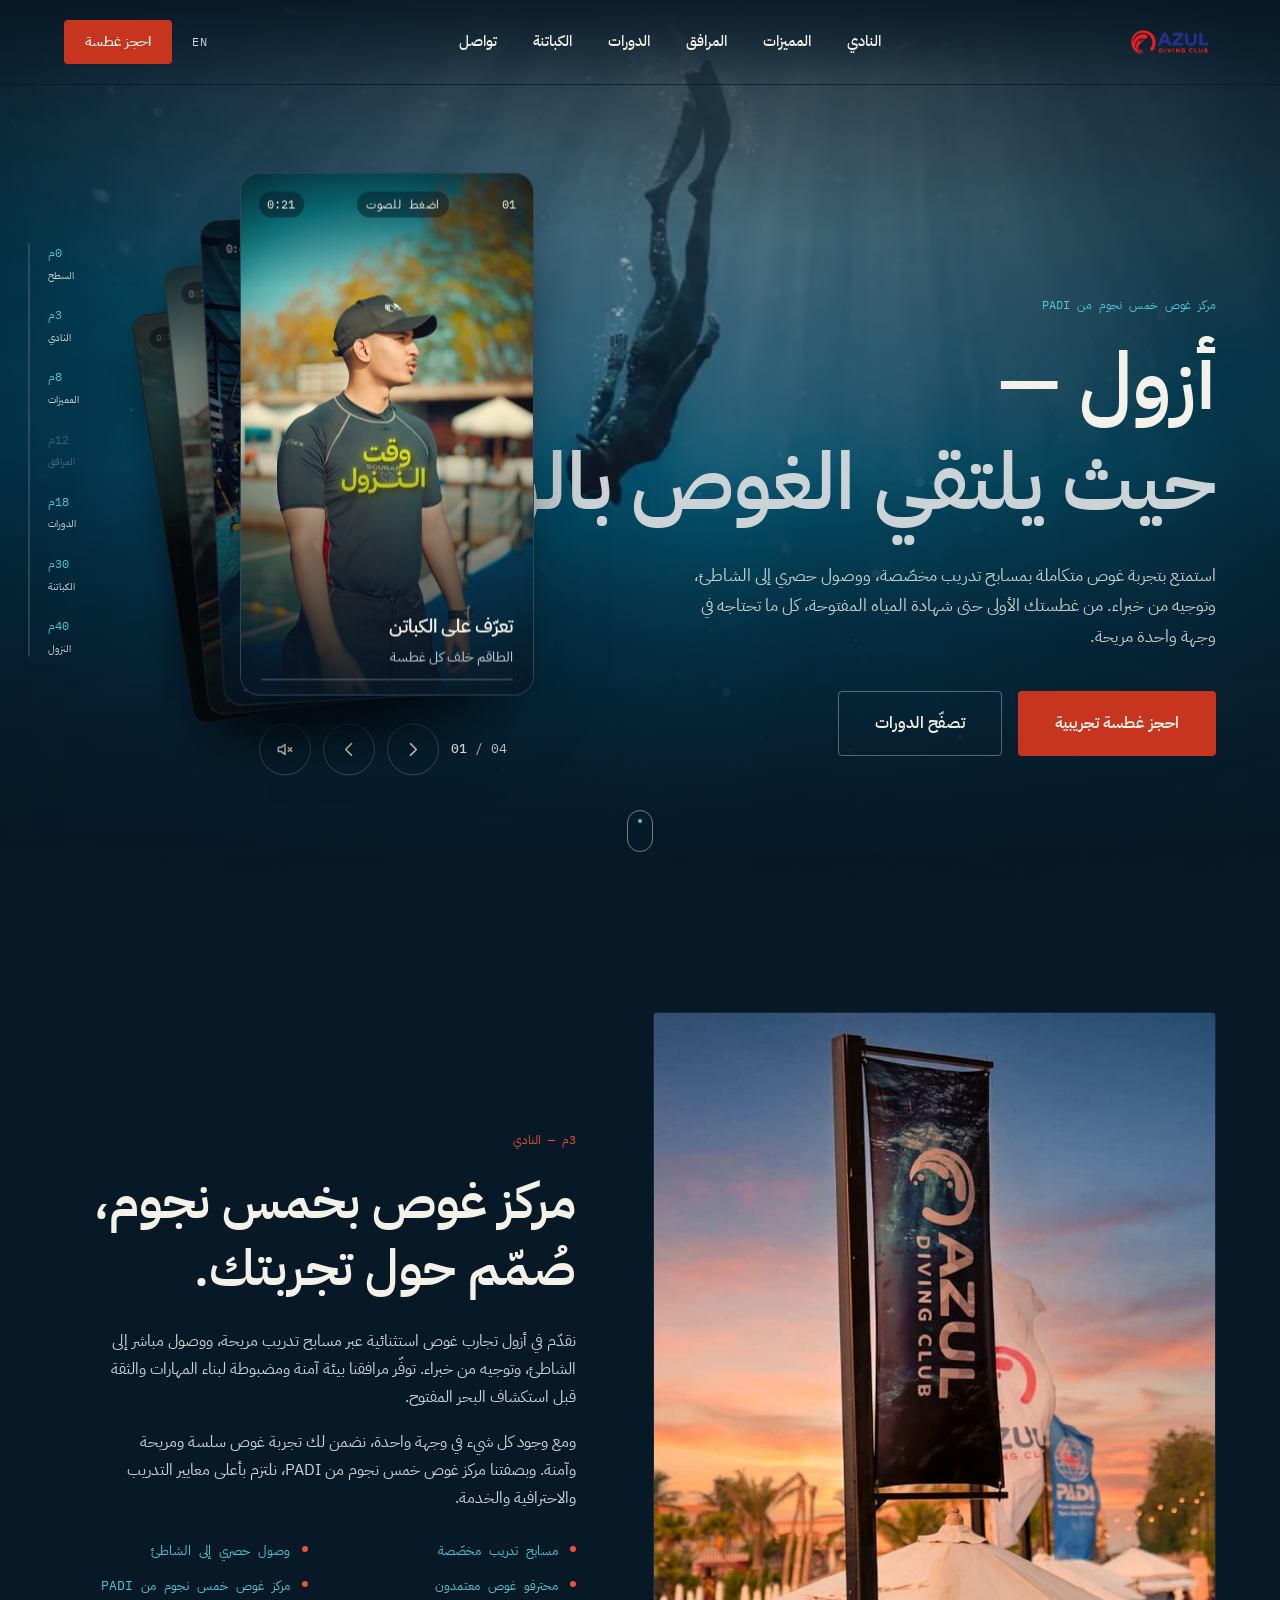
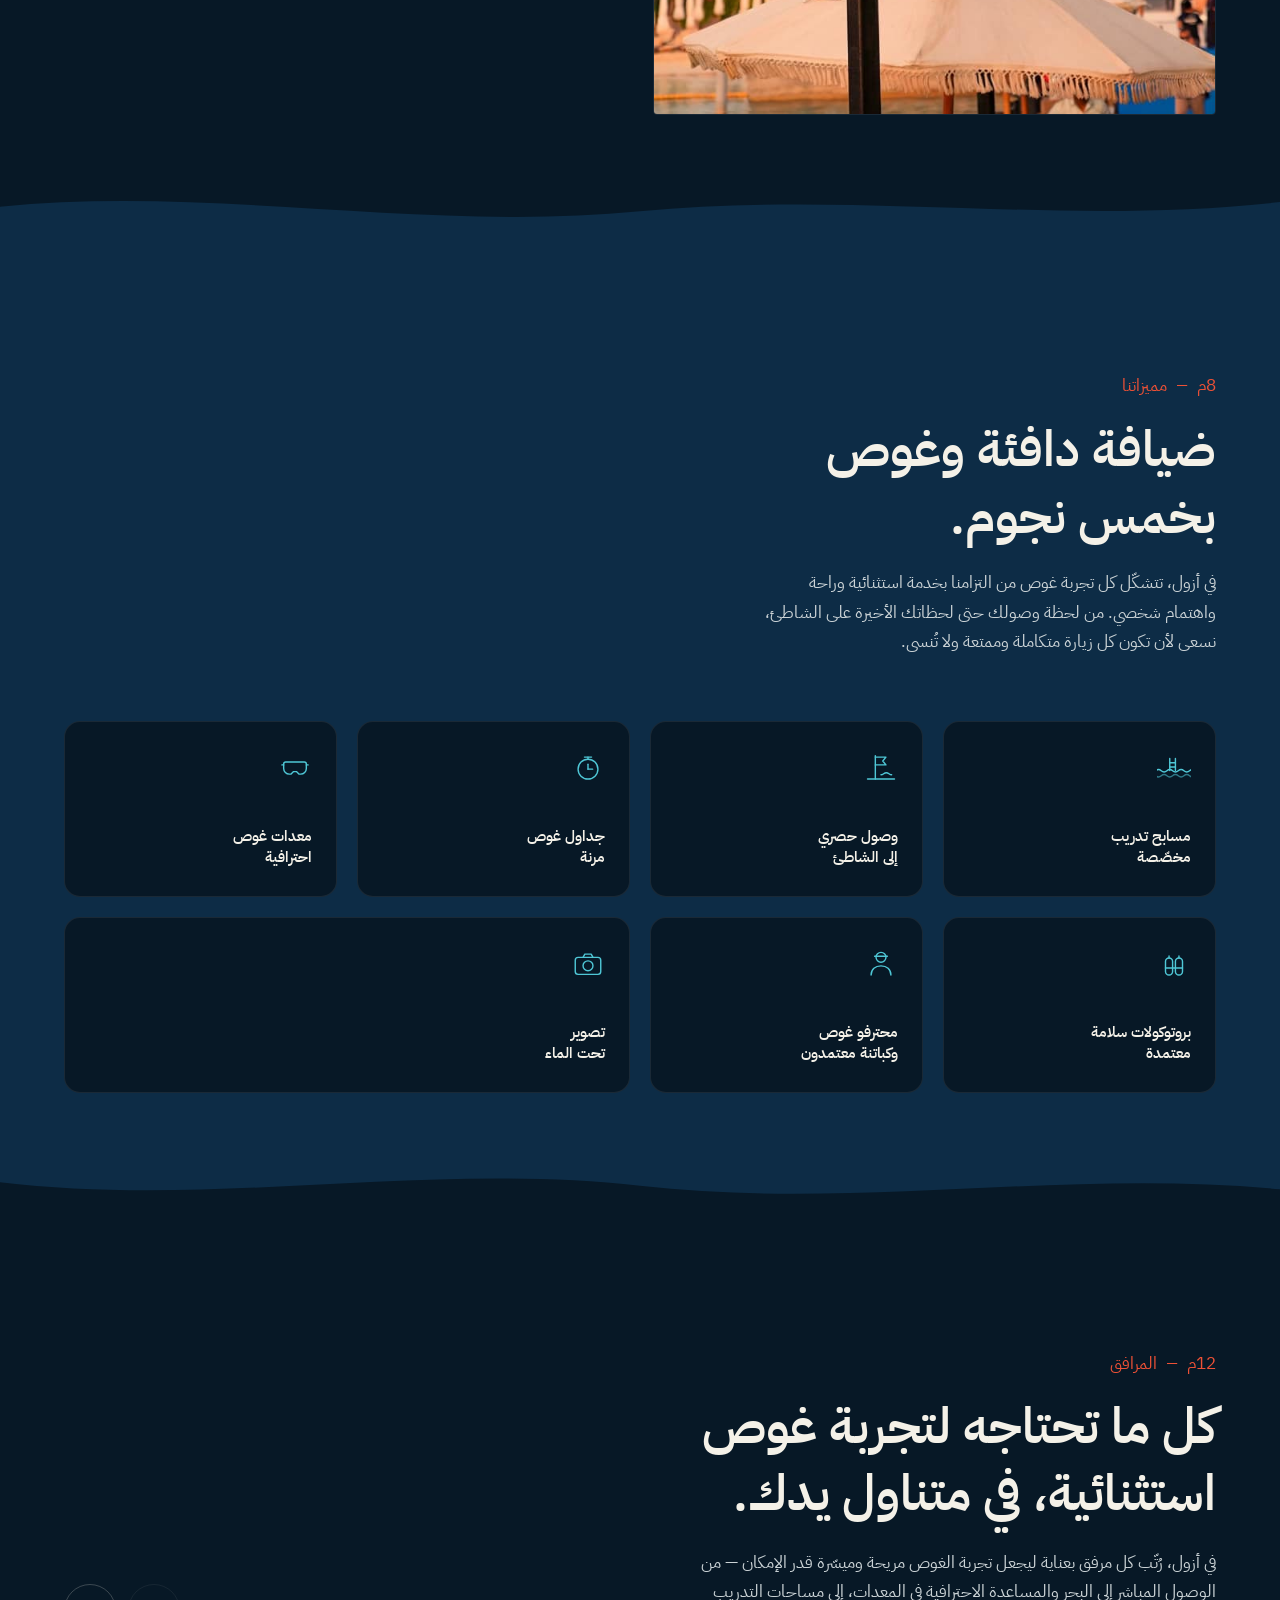
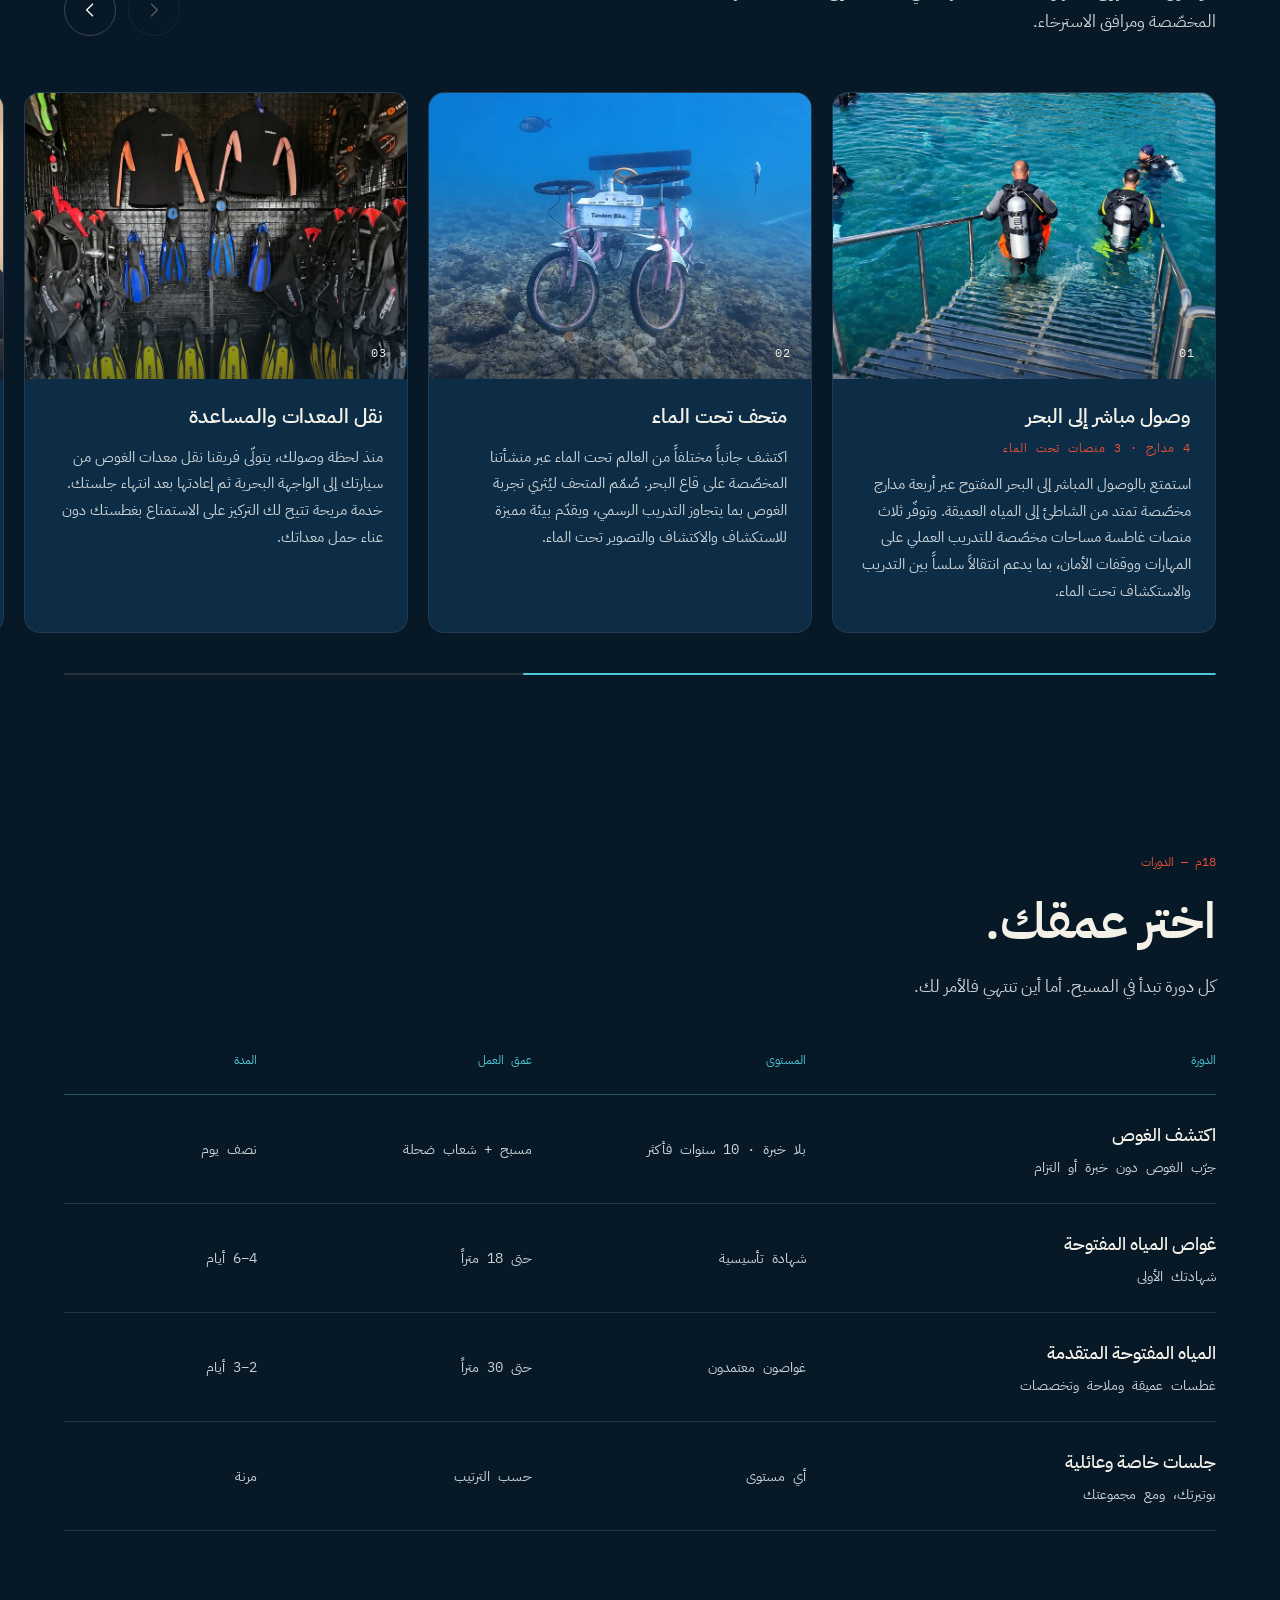
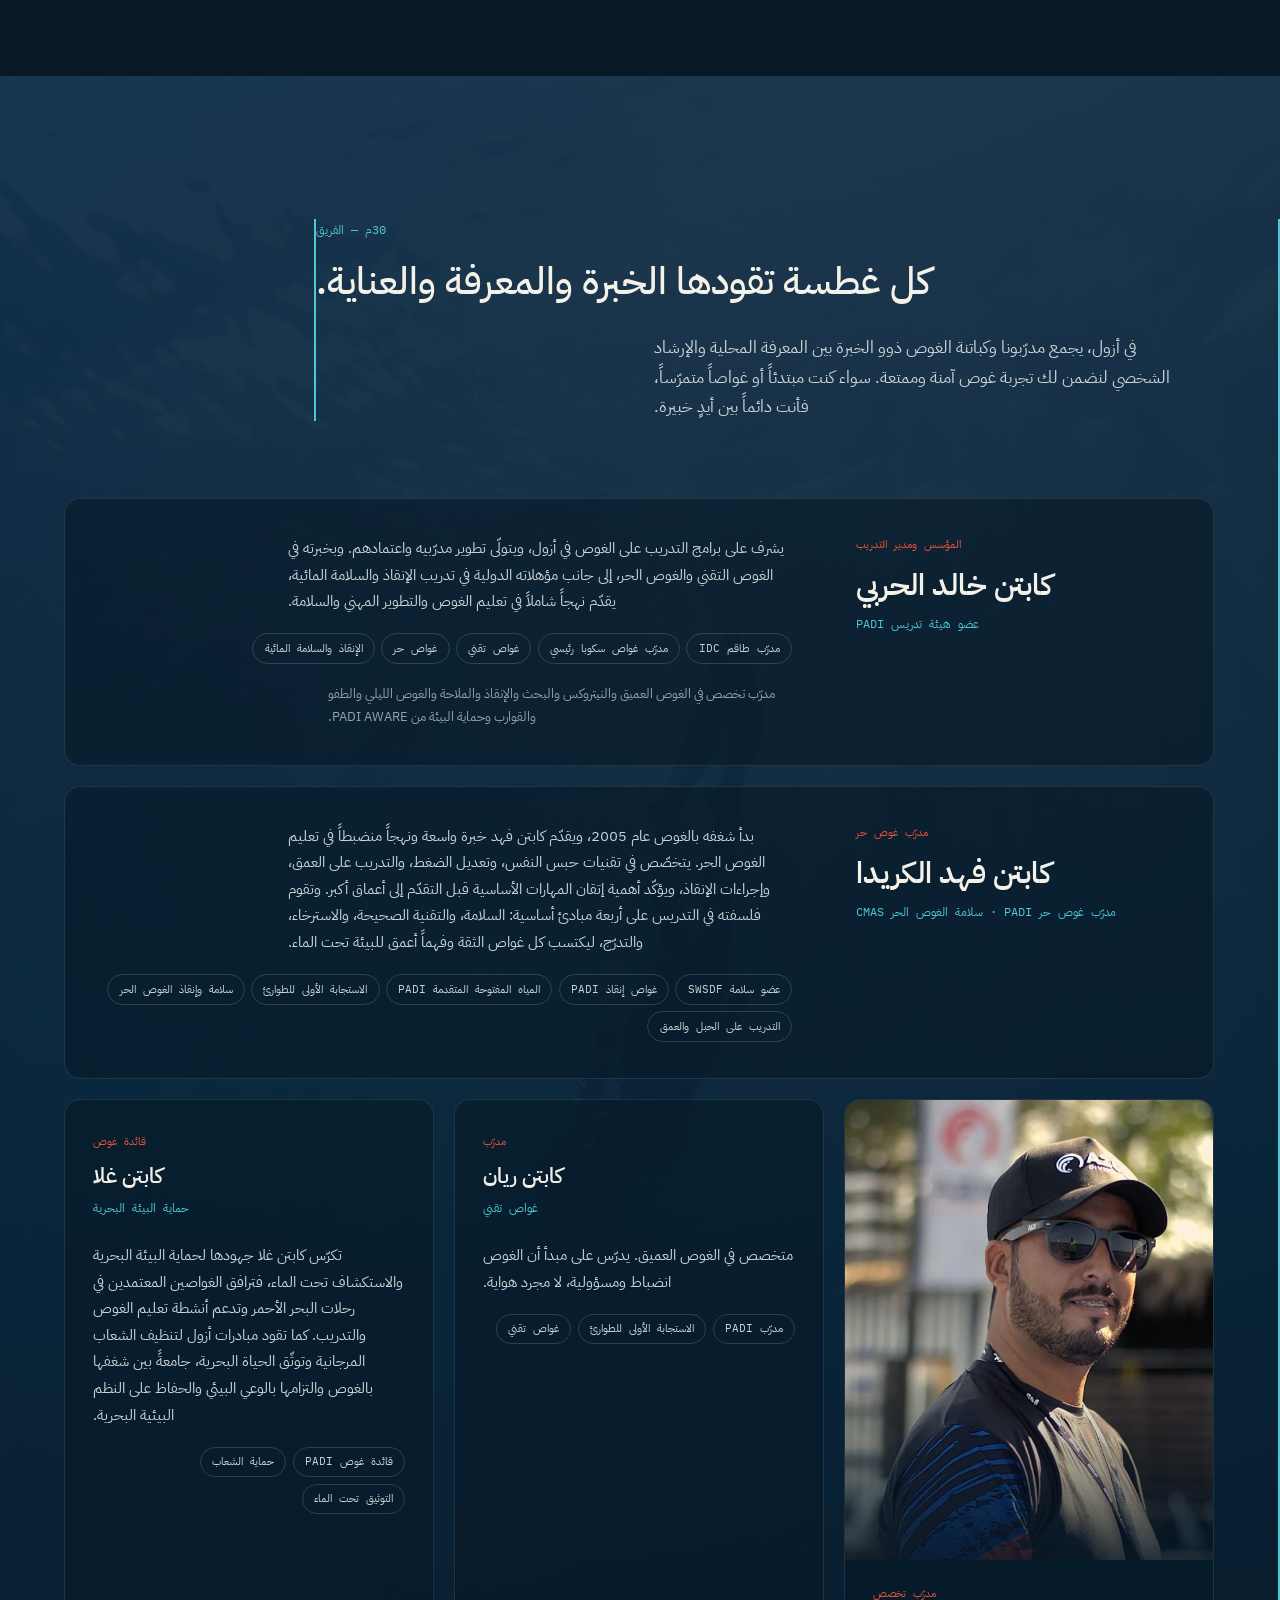
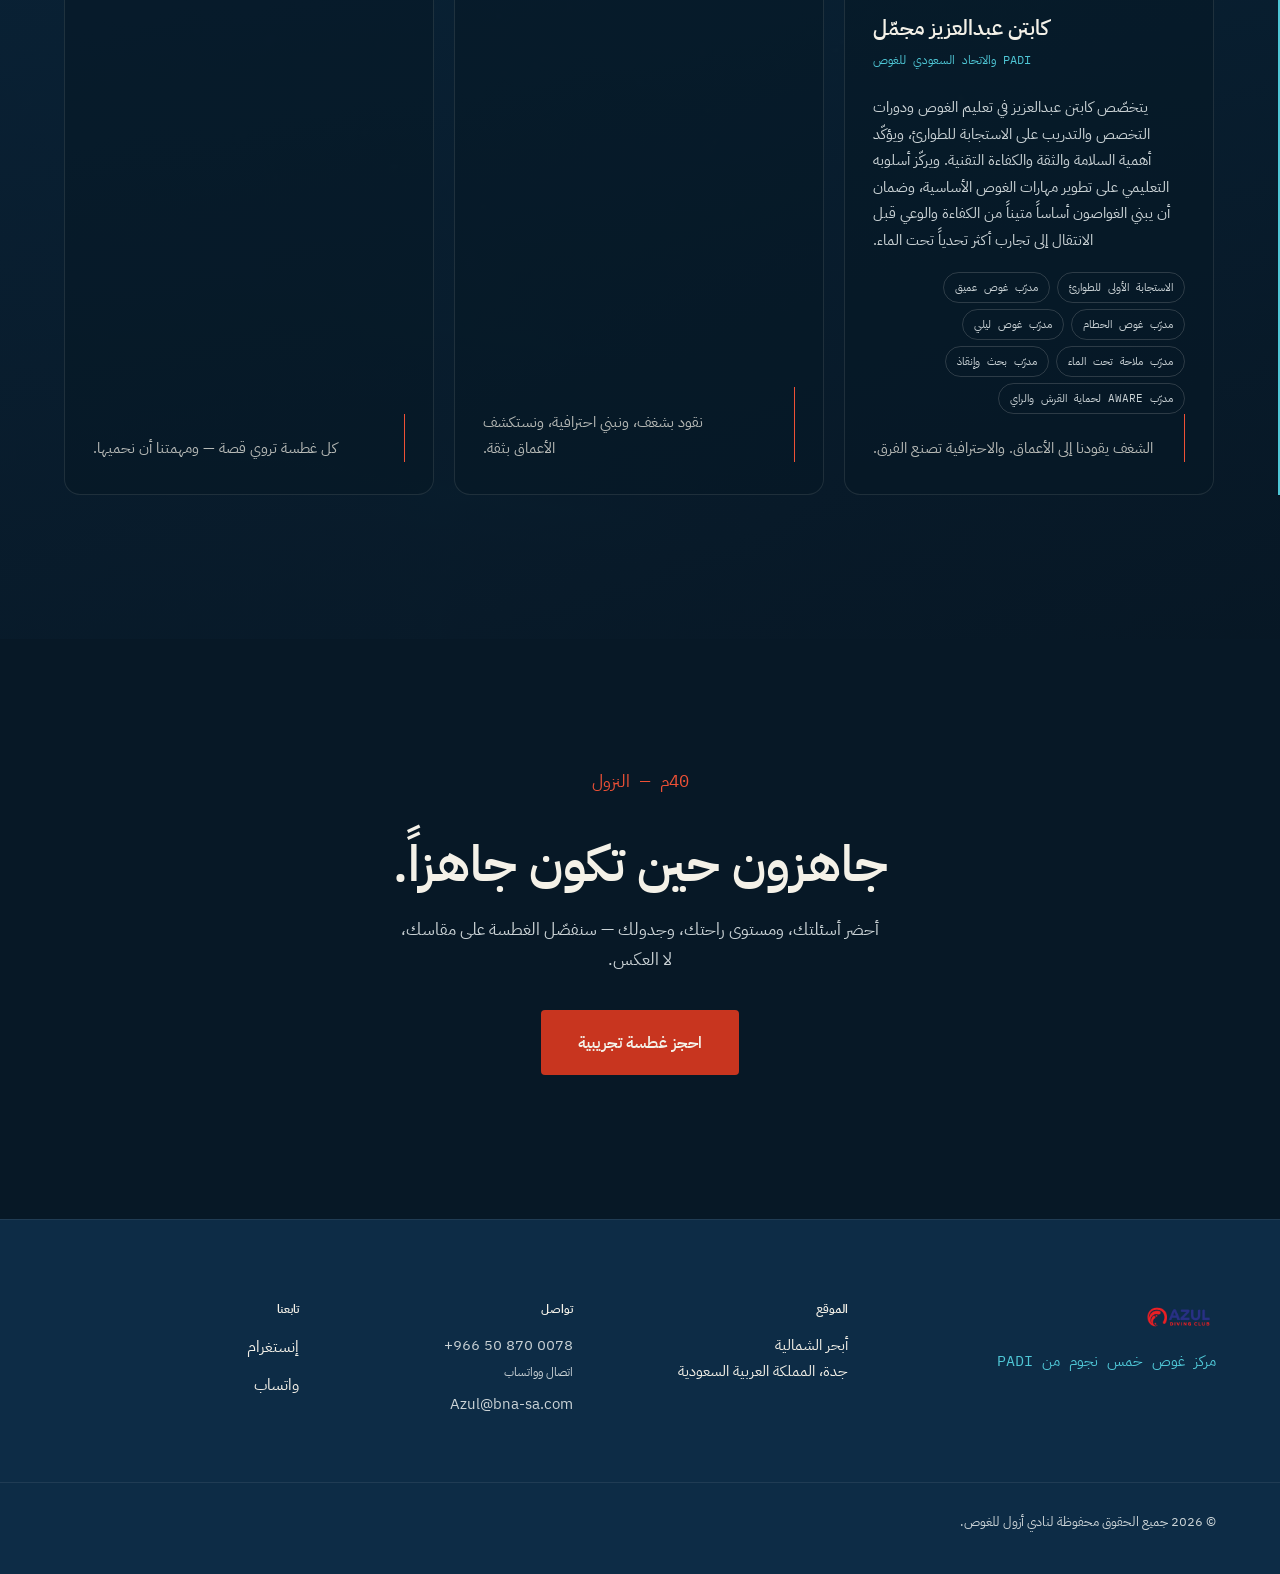
==== ar/index.html @ ebbe29a9 "Shorten the captains intro Co-Authored-By: Claude Opus 5.5 <noreply@anthropic.com>" ====
<!DOCTYPE html>
<html lang="ar" dir="rtl">
<head>
<meta charset="UTF-8">
<meta name="viewport" content="width=device-width, initial-scale=1.0">
<title>نادي أزول للغوص — مركز غوص خمس نجوم من PADI</title>
<meta name="description" content="نادي أزول للغوص — حيث يلتقي الغوص بالراحة. مركز غوص خمس نجوم من PADI في أبحر الشمالية بجدة، بمسابح تدريب مخصّصة ووصول حصري إلى الشاطئ وإرشاد احترافي في كل خطوة.">

<link rel="canonical" href="https://azuldiving.sa/ar/">
<link rel="alternate" hreflang="en" href="https://azuldiving.sa/">
<link rel="alternate" hreflang="ar" href="https://azuldiving.sa/ar/">
<link rel="alternate" hreflang="x-default" href="https://azuldiving.sa/">

<meta property="og:type" content="website">
<meta property="og:site_name" content="نادي أزول للغوص">
<meta property="og:locale" content="ar_SA">
<meta property="og:locale:alternate" content="en">
<meta property="og:url" content="https://azuldiving.sa/ar/">
<meta property="og:title" content="نادي أزول للغوص — مركز غوص خمس نجوم من PADI">
<meta property="og:description" content="حيث يلتقي الغوص بالراحة. مسابح تدريب مخصّصة، ووصول حصري إلى الشاطئ، وإرشاد احترافي في كل خطوة.">
<meta property="og:image" content="https://azuldiving.sa/assets/hero-social.jpg">
<meta property="og:image:width" content="1200">
<meta property="og:image:height" content="630">
<meta property="og:image:alt" content="غواص حر ينزل في مياه زرقاء تتخللها أشعة الشمس">

<meta name="twitter:card" content="summary_large_image">
<meta name="twitter:title" content="نادي أزول للغوص — مركز غوص خمس نجوم من PADI">
<meta name="twitter:description" content="حيث يلتقي الغوص بالراحة. مسابح تدريب مخصّصة، ووصول حصري إلى الشاطئ، وإرشاد احترافي في كل خطوة.">
<meta name="twitter:image" content="https://azuldiving.sa/assets/hero-social.jpg">
<meta name="twitter:image:alt" content="غواص حر ينزل في مياه زرقاء تتخللها أشعة الشمس">

<meta name="theme-color" content="#071826">

<link rel="icon" type="image/png" href="/assets/favicon-src.png">
<link rel="apple-touch-icon" href="/assets/favicon-src.png">

<link rel="preconnect" href="https://fonts.googleapis.com">
<link rel="preconnect" href="https://fonts.gstatic.com" crossorigin>
<!-- IBM Plex Sans Arabic carries the whole Arabic page: it is the Arabic
     companion to the IBM Plex Mono already in the type system, so the two
     languages stay one family rather than two unrelated voices. -->
<link href="https://fonts.googleapis.com/css2?family=IBM+Plex+Sans+Arabic:wght@400;500;600;700&family=IBM+Plex+Mono:wght@400;500&display=swap" rel="stylesheet">

<link rel="stylesheet" href="/css/style.css">

<script>document.documentElement.classList.add('js');</script>
</head>
<body>

<a class="skip-link" href="#main">تخطَّ إلى المحتوى</a>

<!-- مؤشر العمق: يعكس نزول الزائر في الصفحة كما ينزل الغواص -->
<aside class="depth-rail" aria-hidden="true">
  <div class="depth-rail__track">
    <div class="depth-rail__fill"></div>
  </div>
  <ol class="depth-rail__marks">
    <li data-depth="0" class="is-active"><span class="depth-rail__num">0م</span><span class="depth-rail__label">السطح</span></li>
    <li data-depth="1"><span class="depth-rail__num">3م</span><span class="depth-rail__label">النادي</span></li>
    <li data-depth="2"><span class="depth-rail__num">8م</span><span class="depth-rail__label">المميزات</span></li>
    <li data-depth="3"><span class="depth-rail__num">12م</span><span class="depth-rail__label">المرافق</span></li>
    <li data-depth="4"><span class="depth-rail__num">18م</span><span class="depth-rail__label">الدورات</span></li>
    <li data-depth="5"><span class="depth-rail__num">30م</span><span class="depth-rail__label">الكباتنة</span></li>
    <li data-depth="6"><span class="depth-rail__num">40م</span><span class="depth-rail__label">النزول</span></li>
  </ol>
</aside>

<header class="site-header" id="top">
  <div class="site-header__inner">
    <a class="brand" href="#top">
      <img src="/assets/logo.png" width="180" height="85" alt="نادي أزول للغوص">
    </a>

    <nav class="main-nav" aria-label="التنقل الرئيسي">
      <a href="#club">النادي</a>
      <a href="#features">المميزات</a>
      <a href="#facilities">المرافق</a>
      <a href="#courses">الدورات</a>
      <a href="#captains">الكباتنة</a>
      <a href="#contact">تواصل</a>
    </nav>

    <div class="site-header__actions">
      <a class="lang-switch" href="/" lang="en" hreflang="en">EN</a>
      <a class="btn btn--coral btn--sm" href="https://wa.me/966508700078" target="_blank" rel="noopener">احجز غطسة</a>
      <button class="nav-toggle" aria-expanded="false" aria-controls="mobile-nav" id="navToggle">
        <span></span><span></span><span></span>
        <span class="sr-only">القائمة</span>
      </button>
    </div>
  </div>

  <div class="mobile-nav" id="mobile-nav" data-state="closed">
    <nav aria-label="قائمة الجوال">
      <a href="#club">النادي</a>
      <a href="#features">المميزات</a>
      <a href="#facilities">المرافق</a>
      <a href="#courses">الدورات</a>
      <a href="#captains">الكباتنة</a>
      <a href="#contact">تواصل</a>
      <a href="/" lang="en" hreflang="en">English</a>
      <a class="btn btn--coral" href="https://wa.me/966508700078" target="_blank" rel="noopener">احجز غطسة</a>
    </nav>
  </div>
</header>

<main id="main">

  <!-- الواجهة -->
  <section class="hero" id="hero">
    <div class="hero__media">
      <picture>
        <source media="(max-width: 860px)" type="image/webp"
                srcset="/assets/hero-tall-640.webp 640w, /assets/hero-tall-900.webp 900w, /assets/hero-tall-1280.webp 1280w"
                sizes="100vw">
        <source media="(max-width: 860px)" type="image/jpeg"
                srcset="/assets/hero-tall-640.jpg 640w, /assets/hero-tall-900.jpg 900w, /assets/hero-tall-1280.jpg 1280w"
                sizes="100vw">
        <source type="image/webp"
                srcset="/assets/hero-wide-1280.webp 1280w, /assets/hero-wide-1920.webp 1920w, /assets/hero-wide-2880.webp 2880w"
                sizes="100vw">
        <img class="hero__photo" src="/assets/hero-wide-1920.jpg"
             srcset="/assets/hero-wide-1280.jpg 1280w, /assets/hero-wide-1920.jpg 1920w, /assets/hero-wide-2880.jpg 2880w"
             sizes="100vw"
             alt="غواص حر ينزل رأساً في مياه مفتوحة تتخللها أشعة الشمس، تاركاً خيطاً من الفقاعات نحو السطح"
             fetchpriority="high"></picture>
      <canvas class="hero__caustics" id="causticsCanvas" aria-hidden="true"></canvas>
      <div class="hero__scrim"></div>
    </div>

    <div class="hero__content">
      <p class="eyebrow eyebrow--light">مركز غوص خمس نجوم من PADI</p>
      <h1 class="hero__headline">
        أزول —<br>
        <span>حيث يلتقي الغوص بالراحة.</span>
      </h1>
      <p class="hero__sub">
        استمتع بتجربة غوص متكاملة بمسابح تدريب مخصّصة، ووصول حصري إلى الشاطئ، وتوجيه من خبراء.
        من غطستك الأولى حتى شهادة المياه المفتوحة، كل ما تحتاجه في وجهة واحدة مريحة.
      </p>
      <div class="hero__actions">
        <a class="btn btn--coral btn--lg" href="https://wa.me/966508700078" target="_blank" rel="noopener">احجز غطسة تجريبية</a>
        <a class="btn btn--ghost btn--lg" href="#courses">تصفّح الدورات</a>
      </div>
    </div>

    <div class="hero__reels">
      <ol class="reel-deck" id="reelDeck" tabindex="0" aria-roledescription="carousel" aria-label="مقاطع أزول">
        <li class="reel" style="--pos: 0" aria-roledescription="slide" aria-label="1 / 4: تعرّف على الكباتن">
          <video class="reel__video" src="/assets/reel-1.mp4" poster="/assets/reel-1.jpg" muted playsinline preload="none"></video>
          <span class="reel__meta" aria-hidden="true"><span class="reel__num">01</span><span class="reel__hint">اضغط للصوت</span><span class="reel__time">0:21</span></span>
          <span class="reel__caption"><span class="reel__title">تعرّف على الكباتن</span><span class="reel__tag">الطاقم خلف كل غطسة</span></span>
          <span class="reel__bar" aria-hidden="true"><span></span></span>
        </li>
        <li class="reel" style="--pos: 1" aria-roledescription="slide" aria-label="2 / 4: الغوص الحر في أزول">
          <video class="reel__video" src="/assets/reel-2.mp4" poster="/assets/reel-2.jpg" muted playsinline preload="none"></video>
          <span class="reel__meta" aria-hidden="true"><span class="reel__num">02</span><span class="reel__hint">اضغط للصوت</span><span class="reel__time">0:48</span></span>
          <span class="reel__caption"><span class="reel__title">الغوص الحر في أزول</span><span class="reel__tag">نَفَسٌ واحد، وأزرق مفتوح</span></span>
          <span class="reel__bar" aria-hidden="true"><span></span></span>
        </li>
        <li class="reel" style="--pos: 2" aria-roledescription="slide" aria-label="3 / 4: قبل النزول">
          <video class="reel__video" src="/assets/reel-3.mp4" poster="/assets/reel-3.jpg" muted playsinline preload="none"></video>
          <span class="reel__meta" aria-hidden="true"><span class="reel__num">03</span><span class="reel__hint">اضغط للصوت</span><span class="reel__time">0:17</span></span>
          <span class="reel__caption"><span class="reel__title">قبل النزول</span><span class="reel__tag">فحص السلامة مع الكابتن</span></span>
          <span class="reel__bar" aria-hidden="true"><span></span></span>
        </li>
        <li class="reel" style="--pos: 3" aria-roledescription="slide" aria-label="4 / 4: يوم في الماء">
          <video class="reel__video" src="/assets/reel-4.mp4" poster="/assets/reel-4.jpg" muted playsinline preload="none"></video>
          <span class="reel__meta" aria-hidden="true"><span class="reel__num">04</span><span class="reel__hint">اضغط للصوت</span><span class="reel__time">0:12</span></span>
          <span class="reel__caption"><span class="reel__title">يوم في الماء</span><span class="reel__tag">المتحف والشعاب وأول قفزة</span></span>
          <span class="reel__bar" aria-hidden="true"><span></span></span>
        </li>
      </ol>
        <div class="reels__controls">
          <p class="reels__count" aria-hidden="true"><b id="reelCount">01</b> / 04</p>
          <button class="slider-btn" type="button" data-reel-step="-1" aria-controls="reelDeck" aria-label="المقطع السابق"><svg viewBox="0 0 24 24" aria-hidden="true"><path d="M15 5l-7 7 7 7"/></svg></button>
          <button class="slider-btn" type="button" data-reel-step="1" aria-controls="reelDeck" aria-label="المقطع التالي"><svg viewBox="0 0 24 24" aria-hidden="true"><path d="M9 5l7 7-7 7"/></svg></button>
          <button class="slider-btn reels__sound" type="button" data-reel-sound aria-pressed="false" aria-label="الصوت"><svg class="i-on" viewBox="0 0 24 24" aria-hidden="true"><path d="M4 9.5v5h3.5L12 18V6L7.5 9.5H4z"/><path d="M15.5 9.5a3.5 3.5 0 010 5M18 7a7 7 0 010 10"/></svg><svg class="i-off" viewBox="0 0 24 24" aria-hidden="true"><path d="M4 9.5v5h3.5L12 18V6L7.5 9.5H4z"/><path d="M16 10l4 4M20 10l-4 4"/></svg></button>
        </div>
    </div>

    <a class="scroll-cue" href="#club" aria-label="انتقل إلى القسم التالي">
      <span></span>
    </a>

    <div class="wave-divider wave-divider--down" aria-hidden="true">
      <svg viewBox="0 0 1440 120" preserveAspectRatio="none"><path d="M0,64 C240,110 480,10 720,48 C960,86 1200,96 1440,56 L1440,120 L0,120 Z"/></svg>
    </div>
  </section>

  <!-- النادي -->
  <section class="club" id="club">
    <div class="club__grid">
      <figure class="club__figure reveal">
        <img src="/assets/club-sunset.jpg" srcset="/assets/club-sunset-sm.jpg 700w, /assets/club-sunset.jpg 1600w" sizes="(max-width: 800px) 100vw, 45vw" alt="راية نادي أزول للغوص عند الغروب على الشاطئ، إلى جانب علم PADI" loading="lazy">
      </figure>

      <div class="club__copy">
        <p class="eyebrow reveal">3م — النادي</p>
        <h2 class="reveal">مركز غوص بخمس نجوم، صُمّم حول تجربتك.</h2>
        <p class="reveal">
          نقدّم في أزول تجارب غوص استثنائية عبر مسابح تدريب مريحة، ووصول مباشر إلى الشاطئ، وتوجيه
          من خبراء. توفّر مرافقنا بيئة آمنة ومضبوطة لبناء المهارات والثقة قبل استكشاف البحر المفتوح.
        </p>
        <p class="reveal">
          ومع وجود كل شيء في وجهة واحدة، نضمن لك تجربة غوص سلسة ومريحة وآمنة. وبصفتنا مركز غوص
          خمس نجوم من PADI، نلتزم بأعلى معايير التدريب والاحترافية والخدمة.
        </p>
        <ul class="club__facts reveal">
          <li>مسابح تدريب مخصّصة</li>
          <li>وصول حصري إلى الشاطئ</li>
          <li>محترفو غوص معتمدون</li>
          <li>مركز غوص خمس نجوم من PADI</li>
        </ul>
      </div>
    </div>

    <div class="wave-divider wave-divider--down alt" aria-hidden="true">
      <svg viewBox="0 0 1440 120" preserveAspectRatio="none"><path d="M0,56 C240,20 480,100 720,64 C960,28 1200,90 1440,48 L1440,120 L0,120 Z"/></svg>
    </div>
  </section>

  <!-- المميزات -->
  <section class="benefits" id="features">
   <div class="benefits__inner">
    <div class="benefits__head">
      <p class="eyebrow reveal">8م — مميزاتنا</p>
      <h2 class="reveal">ضيافة دافئة وغوص بخمس نجوم.</h2>
      <p class="reveal">في أزول، تتشكّل كل تجربة غوص من التزامنا بخدمة استثنائية وراحة واهتمام شخصي. من لحظة وصولك حتى لحظاتك الأخيرة على الشاطئ، نسعى لأن تكون كل زيارة متكاملة وممتعة ولا تُنسى.</p>
    </div>

    <div class="benefits__grid">
      <article class="benefit reveal">
        <svg class="benefit__icon" data-icon="pool" viewBox="0 0 48 48" aria-hidden="true">
          <path class="i-rail" pathLength="1" d="M18 12v17M26 12v17"/>
          <path class="i-rung" pathLength="1" d="M18 18h8M18 24h8"/>
          <g class="i-drift">
            <path class="i-wave" pathLength="1" d="M-22 31c4 0 4-3.4 8-3.4s4 3.4 8 3.4 4-3.4 8-3.4 4 3.4 8 3.4 4-3.4 8-3.4 4 3.4 8 3.4 4-3.4 8-3.4 4 3.4 8 3.4 4-3.4 8-3.4 4 3.4 8 3.4 4-3.4 8-3.4 4 3.4 8 3.4"/>
            <path class="i-wave i-wave--b" pathLength="1" d="M-22 38c4 0 4-3.4 8-3.4s4 3.4 8 3.4 4-3.4 8-3.4 4 3.4 8 3.4 4-3.4 8-3.4 4 3.4 8 3.4 4-3.4 8-3.4 4 3.4 8 3.4 4-3.4 8-3.4 4 3.4 8 3.4 4-3.4 8-3.4 4 3.4 8 3.4"/>
          </g>
        </svg>
        <h3>مسابح تدريب<br>مخصّصة</h3>
      </article>
      <article class="benefit reveal">
        <svg class="benefit__icon" data-icon="beach" viewBox="0 0 48 48" aria-hidden="true">
          <path class="i-pole" pathLength="1" d="M16 41V8"/>
          <path class="i-flag" pathLength="1" d="M16 10h15l-4.5 5.5L31 21H16"/>
          <path class="i-shore" pathLength="1" d="M5 41h38"/>
          <path class="i-lap" pathLength="1" d="M24 35c3.5 0 4-3 7.5-3s4 3 7.5 3"/>
        </svg>
        <h3>وصول حصري<br>إلى الشاطئ</h3>
      </article>
      <article class="benefit reveal">
        <svg class="benefit__icon" data-icon="schedule" viewBox="0 0 48 48" aria-hidden="true">
          <circle class="i-dial" pathLength="1" cx="24" cy="27" r="14"/>
          <path class="i-crown" pathLength="1" d="M19 10h10"/>
          <path class="i-stem" pathLength="1" d="M24 10v3"/>
          <path class="i-hand i-hand--h" pathLength="1" d="M24 27v-7"/>
          <path class="i-hand i-hand--m" pathLength="1" d="M24 27h6.5"/>
        </svg>
        <h3>جداول غوص<br>مرنة</h3>
      </article>
      <article class="benefit reveal">
        <svg class="benefit__icon" data-icon="equipment" viewBox="0 0 48 48" aria-hidden="true">
          <defs>
            <clipPath id="azulMaskLensAr">
              <path d="M11 17h26a3 3 0 0 1 3 3v6a8 8 0 0 1-8 8h-2.5l-3.5-3.5h-4L18.5 34H16a8 8 0 0 1-8-8v-6a3 3 0 0 1 3-3z"/>
            </clipPath>
          </defs>
          <path class="i-mask" pathLength="1" d="M11 17h26a3 3 0 0 1 3 3v6a8 8 0 0 1-8 8h-2.5l-3.5-3.5h-4L18.5 34H16a8 8 0 0 1-8-8v-6a3 3 0 0 1 3-3z"/>
          <path class="i-strap" pathLength="1" d="M8 21H5.5"/>
          <path class="i-strap" pathLength="1" d="M40 21h2.5"/>
          <g class="i-glint" clip-path="url(#azulMaskLensAr)">
            <path d="M2 42 20 8"/>
          </g>
        </svg>
        <h3>معدات غوص<br>احترافية</h3>
      </article>
      <article class="benefit reveal">
        <svg class="benefit__icon" data-icon="safety" viewBox="0 0 48 48" aria-hidden="true">
          <rect class="i-tank" pathLength="1" x="12" y="17" width="10" height="24" rx="5"/>
          <rect class="i-tank" pathLength="1" x="26" y="17" width="10" height="24" rx="5"/>
          <path class="i-valve" pathLength="1" d="M17 17v-3M31 17v-3"/>
          <path class="i-band" pathLength="1" d="M12 31h24"/>
          <g class="i-bubbles">
            <circle class="i-bubble" cx="17" cy="11" r="1.7"/>
            <circle class="i-bubble" cx="31" cy="11" r="1.3"/>
            <circle class="i-bubble" cx="24" cy="9" r="1"/>
          </g>
        </svg>
        <h3>بروتوكولات سلامة<br>معتمدة</h3>
      </article>
      <article class="benefit reveal">
        <svg class="benefit__icon" data-icon="captains" viewBox="0 0 48 48" aria-hidden="true">
          <g class="i-bob">
            <circle class="i-head" pathLength="1" cx="24" cy="16" r="7"/>
            <path class="i-brim" pathLength="1" d="M15 14.5h18"/>
            <path class="i-torso" pathLength="1" d="M10 41c0-8 6-13 14-13s14 5 14 13"/>
          </g>
        </svg>
        <h3>محترفو غوص<br>وكباتنة معتمدون</h3>
      </article>
      <article class="benefit benefit--wide reveal">
        <svg class="benefit__icon" data-icon="photo" viewBox="0 0 48 48" aria-hidden="true">
          <rect class="i-body" pathLength="1" x="6" y="16" width="36" height="24" rx="4"/>
          <path class="i-top" pathLength="1" d="M17 16l2.5-4.5h9L31 16"/>
          <circle class="i-lens" pathLength="1" cx="24" cy="28" r="7"/>
          <g class="i-flash">
            <circle cx="36.5" cy="21.5" r="1.4"/>
            <path d="M40 9l2.5-2.5M43 13.5h3M36 6.5V3"/>
          </g>
        </svg>
        <h3>تصوير<br>تحت الماء</h3>
      </article>
    </div>
   </div>

    <div class="wave-divider wave-divider--down" aria-hidden="true">
      <svg viewBox="0 0 1440 120" preserveAspectRatio="none"><path d="M0,52 C240,96 480,16 720,58 C960,100 1200,28 1440,64 L1440,120 L0,120 Z"/></svg>
    </div>
  </section>

  <!-- المرافق -->
  <section class="facilities" id="facilities">
    <div class="facilities__head">
      <div class="facilities__intro">
        <p class="eyebrow reveal">12م — المرافق</p>
        <h2 class="reveal">كل ما تحتاجه لتجربة غوص استثنائية، في متناول يدك.</h2>
        <p class="reveal">في أزول، رُتّب كل مرفق بعناية ليجعل تجربة الغوص مريحة وميسّرة قدر الإمكان — من الوصول المباشر إلى البحر والمساعدة الاحترافية في المعدات، إلى مساحات التدريب المخصّصة ومرافق الاسترخاء.</p>
      </div>
      <div class="slider-nav reveal">
        <button class="slider-btn" type="button" data-dir="-1" aria-controls="facilityTrack" aria-label="المرفق السابق">
          <svg viewBox="0 0 24 24" aria-hidden="true"><path d="M15 5l-7 7 7 7"/></svg>
        </button>
        <button class="slider-btn" type="button" data-dir="1" aria-controls="facilityTrack" aria-label="المرفق التالي">
          <svg viewBox="0 0 24 24" aria-hidden="true"><path d="M9 5l7 7-7 7"/></svg>
        </button>
      </div>
    </div>
    <ol class="facility-track" id="facilityTrack" tabindex="0" aria-label="المرافق">
      <li class="facility">
        <figure class="facility__media"><picture><source srcset="/assets/facility-sea-access.webp" type="image/webp"><img src="/assets/facility-sea-access.jpg" alt="غواصون بكامل معداتهم ينزلون درجاً معدنياً إلى مياه فيروزية صافية" loading="lazy" width="820" height="615" style="object-position: center"></picture><span class="facility__num">01</span></figure>
        <div class="facility__text">
          <h3>وصول مباشر إلى البحر</h3>
          <p class="facility__tag">4 مدارج · 3 منصات تحت الماء</p>
          <p class="facility__body">استمتع بالوصول المباشر إلى البحر المفتوح عبر أربعة مدارج مخصّصة تمتد من الشاطئ إلى المياه العميقة. وتوفّر ثلاث منصات غاطسة مساحات مخصّصة للتدريب العملي على المهارات ووقفات الأمان، بما يدعم انتقالاً سلساً بين التدريب والاستكشاف تحت الماء.</p>
        </div>
      </li>
      <li class="facility">
        <figure class="facility__media"><picture><source srcset="/assets/facility-museum.webp" type="image/webp"><img src="/assets/facility-museum.jpg" alt="دراجة وردية مزدوجة على قاع البحر في المتحف تحت الماء، تسبح الأسماك حولها" loading="lazy" width="820" height="615" style="object-position: center"></picture><span class="facility__num">02</span></figure>
        <div class="facility__text">
          <h3>متحف تحت الماء</h3>
          <p class="facility__body">اكتشف جانباً مختلفاً من العالم تحت الماء عبر منشأتنا المخصّصة على قاع البحر. صُمّم المتحف ليُثري تجربة الغوص بما يتجاوز التدريب الرسمي، ويقدّم بيئة مميزة للاستكشاف والاكتشاف والتصوير تحت الماء.</p>
        </div>
      </li>
      <li class="facility">
        <figure class="facility__media"><picture><source srcset="/assets/facility-equipment.webp" type="image/webp"><img src="/assets/facility-equipment.jpg" alt="جدار من الزعانف وسترات الطفو وبدلات الغوص المعلّقة في غرفة معدات أزول" loading="lazy" width="820" height="615" style="object-position: center"></picture><span class="facility__num">03</span></figure>
        <div class="facility__text">
          <h3>نقل المعدات والمساعدة</h3>
          <p class="facility__body">منذ لحظة وصولك، يتولّى فريقنا نقل معدات الغوص من سيارتك إلى الواجهة البحرية ثم إعادتها بعد انتهاء جلستك. خدمة مريحة تتيح لك التركيز على الاستمتاع بغطستك دون عناء حمل معداتك.</p>
        </div>
      </li>
      <li class="facility">
        <figure class="facility__media"><picture><source srcset="/assets/facility-classroom.webp" type="image/webp"><img src="/assets/facility-classroom.jpg" alt="قاعة التدريب في أزول بشاشة تفاعلية كبيرة وصفوف من الكراسي" loading="lazy" width="820" height="615" style="object-position: center"></picture><span class="facility__num">04</span></figure>
        <div class="facility__text">
          <h3>قاعات التدريب</h3>
          <p class="facility__body">توفّر قاعاتنا المجهّزة بالكامل بيئة مريحة ومنظّمة للتعليم النظري وتعليم الغوص. صُمّمت هذه المساحات لتكمّل التدريب العملي، فيطوّر فيها الغواصون معرفتهم وفهمهم قبل تطبيق مهاراتهم.</p>
        </div>
      </li>
      <li class="facility">
        <figure class="facility__media"><picture><source srcset="/assets/facility-lockers.webp" type="image/webp"><img src="/assets/facility-lockers.jpg" alt="صف من الخزائن الخاصة وغرفة تبديل على الجدار المخطّط في سطح أزول" loading="lazy" width="820" height="615" style="object-position: center"></picture><span class="facility__num">05</span></figure>
        <div class="facility__text">
          <h3>خزائن خاصة وتخزين آمن</h3>
          <p class="facility__body">استمتع براحة بال أكبر مع خزائن خاصة متاحة للغواصين والمدرّبين على حدّ سواء. توفّر مرافق التخزين المخصّصة مكاناً مريحاً وآمناً لأغراضك الشخصية ومعداتك أثناء وقتك في الماء.</p>
        </div>
      </li>
    </ol>

    <div class="facility-progress" aria-hidden="true"><span id="facilityProgress"></span></div>
  </section>

  <!-- المقاطع -->
  <!-- الدورات -->
  <section class="courses" id="courses">
    <div class="section-head">
      <p class="eyebrow reveal">18م — الدورات</p>
      <h2 class="reveal">اختر عمقك.</h2>
      <p class="section-head__sub reveal">كل دورة تبدأ في المسبح. أما أين تنتهي فالأمر لك.</p>
    </div>

    <div class="dive-log reveal" role="table" aria-label="سجل الدورات">
      <div class="dive-log__row dive-log__row--head" role="row">
        <span role="columnheader">الدورة</span>
        <span role="columnheader">المستوى</span>
        <span role="columnheader">عمق العمل</span>
        <span role="columnheader">المدة</span>
      </div>

      <div class="dive-log__row" role="row">
        <span role="cell" data-label="الدورة"><strong>اكتشف الغوص</strong><small>جرّب الغوص دون خبرة أو التزام</small></span>
        <span role="cell" data-label="المستوى">بلا خبرة · 10 سنوات فأكثر</span>
        <span role="cell" data-label="عمق العمل">مسبح + شعاب ضحلة</span>
        <span role="cell" data-label="المدة">نصف يوم</span>
      </div>

      <div class="dive-log__row" role="row">
        <span role="cell" data-label="الدورة"><strong>غواص المياه المفتوحة</strong><small>شهادتك الأولى</small></span>
        <span role="cell" data-label="المستوى">شهادة تأسيسية</span>
        <span role="cell" data-label="عمق العمل">حتى 18 متراً</span>
        <span role="cell" data-label="المدة">4–6 أيام</span>
      </div>

      <div class="dive-log__row" role="row">
        <span role="cell" data-label="الدورة"><strong>المياه المفتوحة المتقدمة</strong><small>غطسات عميقة وملاحة وتخصصات</small></span>
        <span role="cell" data-label="المستوى">غواصون معتمدون</span>
        <span role="cell" data-label="عمق العمل">حتى 30 متراً</span>
        <span role="cell" data-label="المدة">2–3 أيام</span>
      </div>

      <div class="dive-log__row" role="row">
        <span role="cell" data-label="الدورة"><strong>جلسات خاصة وعائلية</strong><small>بوتيرتك، ومع مجموعتك</small></span>
        <span role="cell" data-label="المستوى">أي مستوى</span>
        <span role="cell" data-label="عمق العمل">حسب الترتيب</span>
        <span role="cell" data-label="المدة">مرنة</span>
      </div>
    </div>

    <div class="wave-divider wave-divider--down" aria-hidden="true">
      <svg viewBox="0 0 1440 120" preserveAspectRatio="none"><path d="M0,64 C240,110 480,10 720,48 C960,86 1200,96 1440,56 L1440,120 L0,120 Z"/></svg>
    </div>
  </section>

  <!-- الكباتنة -->
  <section class="captains" id="captains">
    <img class="captains__photo" src="/assets/hero-tall-900.jpg" alt="" loading="lazy">
    <div class="captains__scrim"></div>
    <div class="captains__inner">
      <div class="captains__lead">
        <p class="eyebrow eyebrow--light reveal">30م — الفريق</p>
        <blockquote class="reveal">
          <p>كل غطسة تقودها الخبرة والمعرفة والعناية.</p>
        </blockquote>
        <p class="captains__body reveal">
          في أزول، يجمع مدرّبونا وكباتنة الغوص ذوو الخبرة بين المعرفة المحلية والإرشاد الشخصي
          لنضمن لك تجربة غوص آمنة وممتعة. سواء كنت مبتدئاً أو غواصاً متمرّساً، فأنت دائماً بين أيدٍ خبيرة.
        </p>
      </div>

      <ul class="crew">

        <li class="crew__card crew__card--lead reveal">
          <div class="crew__head">
            <p class="crew__role">المؤسس ومدير التدريب</p>
            <h3 class="crew__name">كابتن خالد الحربي</h3>
            <p class="crew__rank">عضو هيئة تدريس PADI</p>
          </div>
          <div class="crew__detail">
            <p class="crew__bio">
              يشرف على برامج التدريب على الغوص في أزول، ويتولّى تطوير مدرّبيه واعتمادهم. وبخبرته في
              الغوص التقني والغوص الحر، إلى جانب مؤهلاته الدولية في تدريب الإنقاذ والسلامة المائية،
              يقدّم نهجاً شاملاً في تعليم الغوص والتطوير المهني والسلامة.
            </p>
            <ul class="crew__creds">
              <li>مدرّب طاقم IDC</li>
              <li>مدرّب غواص سكوبا رئيسي</li>
              <li>غواص تقني</li>
              <li>غواص حر</li>
              <li>الإنقاذ والسلامة المائية</li>
            </ul>
            <p class="crew__note">
              مدرّب تخصص في الغوص العميق والنيتروكس والبحث والإنقاذ والملاحة والغوص الليلي
              والطفو والقوارب وحماية البيئة من PADI AWARE.
            </p>
          </div>
        </li>

        <li class="crew__card crew__card--lead reveal">
          <div class="crew__head">
            <p class="crew__role">مدرّب غوص حر</p>
            <h3 class="crew__name">كابتن فهد الكريدا</h3>
            <p class="crew__rank">مدرّب غوص حر PADI &middot; سلامة الغوص الحر CMAS</p>
          </div>
          <div class="crew__detail">
            <p class="crew__bio">
              بدأ شغفه بالغوص عام 2005، ويقدّم كابتن فهد خبرة واسعة ونهجاً منضبطاً في تعليم الغوص
              الحر. يتخصّص في تقنيات حبس النفس، وتعديل الضغط، والتدريب على العمق، وإجراءات الإنقاذ،
              ويؤكّد أهمية إتقان المهارات الأساسية قبل التقدّم إلى أعماق أكبر. وتقوم فلسفته في التدريس
              على أربعة مبادئ أساسية: السلامة، والتقنية الصحيحة، والاسترخاء، والتدرّج، ليكتسب كل غواص
              الثقة وفهماً أعمق للبيئة تحت الماء.
            </p>
            <ul class="crew__creds">
              <li>عضو سلامة SWSDF</li>
              <li>غواص إنقاذ PADI</li>
              <li>المياه المفتوحة المتقدمة PADI</li>
              <li>الاستجابة الأولى للطوارئ</li>
              <li>سلامة وإنقاذ الغوص الحر</li>
              <li>التدريب على الحبل والعمق</li>
            </ul>
          </div>
        </li>

        <li class="crew__card reveal">
          <div class="crew__head">
            <figure class="crew__photo"><picture><source srcset="/assets/crew-abdulaziz.webp" type="image/webp"><img src="/assets/crew-abdulaziz.jpg" alt="الكابتن عبدالعزيز مجمّل بقبعة أزول على سطح النادي" loading="lazy" width="640" height="800"></picture></figure>
            <p class="crew__role">مدرّب تخصص</p>
            <h3 class="crew__name">كابتن عبدالعزيز مجمّل</h3>
            <p class="crew__rank">PADI والاتحاد السعودي للغوص</p>
          </div>
          <div class="crew__detail">
            <p class="crew__bio">
              يتخصّص كابتن عبدالعزيز في تعليم الغوص ودورات التخصص والتدريب على الاستجابة للطوارئ،
              ويؤكّد أهمية السلامة والثقة والكفاءة التقنية. ويركّز أسلوبه التعليمي على تطوير مهارات
              الغوص الأساسية، وضمان أن يبني الغواصون أساساً متيناً من الكفاءة والوعي قبل الانتقال إلى
              تجارب أكثر تحدياً تحت الماء.
            </p>
            <ul class="crew__creds">
              <li>الاستجابة الأولى للطوارئ</li>
              <li>مدرّب غوص عميق</li>
              <li>مدرّب غوص الحطام</li>
              <li>مدرّب غوص ليلي</li>
              <li>مدرّب ملاحة تحت الماء</li>
              <li>مدرّب بحث وإنقاذ</li>
              <li>مدرّب AWARE لحماية القرش والراي</li>
            </ul>
            <p class="crew__creed">الشغف يقودنا إلى الأعماق. والاحترافية تصنع الفرق.</p>
          </div>
        </li>

        <li class="crew__card reveal">
          <div class="crew__head">
            <p class="crew__role">مدرّب</p>
            <h3 class="crew__name">كابتن ريان</h3>
            <p class="crew__rank">غواص تقني</p>
          </div>
          <div class="crew__detail">
            <p class="crew__bio">
              متخصص في الغوص العميق. يدرّس على مبدأ أن الغوص انضباط ومسؤولية، لا مجرد هواية.
            </p>
            <ul class="crew__creds">
              <li>مدرّب PADI</li>
              <li>الاستجابة الأولى للطوارئ</li>
              <li>غواص تقني</li>
            </ul>
            <p class="crew__creed">نقود بشغف، ونبني احترافية، ونستكشف الأعماق بثقة.</p>
          </div>
        </li>

        <li class="crew__card reveal">
          <div class="crew__head">
            <p class="crew__role">قائدة غوص</p>
            <h3 class="crew__name">كابتن غلا</h3>
            <p class="crew__rank">حماية البيئة البحرية</p>
          </div>
          <div class="crew__detail">
            <p class="crew__bio">
              تكرّس كابتن غلا جهودها لحماية البيئة البحرية والاستكشاف تحت الماء، فترافق الغواصين
              المعتمدين في رحلات البحر الأحمر وتدعم أنشطة تعليم الغوص والتدريب. كما تقود مبادرات أزول
              لتنظيف الشعاب المرجانية وتوثّق الحياة البحرية، جامعةً بين شغفها بالغوص والتزامها بالوعي
              البيئي والحفاظ على النظم البيئية البحرية.
            </p>
            <ul class="crew__creds">
              <li>قائدة غوص PADI</li>
              <li>حماية الشعاب</li>
              <li>التوثيق تحت الماء</li>
            </ul>
            <p class="crew__creed">كل غطسة تروي قصة — ومهمتنا أن نحميها.</p>
          </div>
        </li>

      </ul>
    </div>
  </section>

  <!-- الصعود -->
  <section class="cta" id="ascent">
    <div class="cta__inner">
      <p class="eyebrow reveal">40م — النزول</p>
      <h2 class="reveal">جاهزون حين تكون جاهزاً.</h2>
      <p class="reveal">أحضر أسئلتك، ومستوى راحتك، وجدولك — سنفصّل الغطسة على مقاسك، لا العكس.</p>
      <a class="btn btn--coral btn--lg reveal" href="https://wa.me/966508700078" target="_blank" rel="noopener">احجز غطسة تجريبية</a>
    </div>
  </section>

</main>

<!-- التذييل / التواصل -->
<footer class="site-footer" id="contact">
  <div class="site-footer__inner">
    <div class="site-footer__brand">
      <img src="/assets/logo.png" width="150" height="71" alt="نادي أزول للغوص" loading="lazy">
      <p>مركز غوص خمس نجوم من PADI</p>
    </div>

    <div class="site-footer__col">
      <h3>الموقع</h3>
      <address>
        أبحر الشمالية<br>
        جدة، المملكة العربية السعودية
      </address>
    </div>

    <div class="site-footer__col">
      <h3>تواصل</h3>
      <p><a href="tel:+966508700078" dir="ltr">+966 50 870 0078</a><br><small>اتصال وواتساب</small></p>
      <p><a href="mailto:Azul@bna-sa.com" dir="ltr">Azul@bna-sa.com</a></p>
    </div>

    <div class="site-footer__col">
      <h3>تابعنا</h3>
      <div class="site-footer__social">
        <a href="https://instagram.com/azuldivingclub" target="_blank" rel="noopener" aria-label="نادي أزول للغوص على إنستغرام">إنستغرام</a>
        <a href="https://wa.me/966508700078" target="_blank" rel="noopener" aria-label="راسل نادي أزول للغوص على واتساب">واتساب</a>
      </div>
    </div>
  </div>

  <div class="site-footer__bottom">
    <p>&copy; <span id="year"></span> جميع الحقوق محفوظة لنادي أزول للغوص.</p>
  </div>
</footer>

<script src="/js/main.js"></script>
</body>
</html>
---- css/style.css ----
/* ==========================================================================
   Azul Diving Club — tokens
   ========================================================================== */

:root {
  /* colour */
  --ink: #071826;
  --azul-deep: #0d2c46;
  --azul-mid: #1c4e73;
  --azul-mid-soft: #2c5f85;
  --foam: #f4f1e8;
  --foam-dim: #cbd3d6;
  --coral: #c8351f;
  --coral-dark: #a92a1c;
  --coral-light: #ee5136;
  --current: #4fc7d6;

  /* type */
  --font-display: 'Fraunces', 'Iowan Old Style', serif;
  --font-body: 'Inter Tight', -apple-system, BlinkMacSystemFont, sans-serif;
  --font-mono: 'IBM Plex Mono', ui-monospace, monospace;

  /* rhythm */
  --edge: clamp(1.5rem, 5vw, 4.5rem);
  --radius: 4px;

  --ease: cubic-bezier(.22, .61, .36, 1);
  /* things rise fast and settle slow, the way they do in water */
  --ease-rise: cubic-bezier(.16, 1, .3, 1);
  --ease-settle: cubic-bezier(.33, .7, .45, 1);

  /* --------------------------------------------------------------------
     Depth attenuation.
     Water absorbs red first — it is gone by roughly 10m, orange by 20m.
     --depth is driven from scroll (0 at the surface, 1 at the captains,
     back to 0 on the ascent) and bleeds the coral accent toward cyan on
     the way down. Decorative accents only: the coral CTA stays coral so
     the booking action never gets harder to find.
     -------------------------------------------------------------------- */
  --depth: 0;
  --accent: var(--coral-light);
}

@supports (color: color-mix(in oklab, red, blue)) {
  :root {
    --accent: color-mix(in oklab, var(--coral-light), var(--current) calc(var(--depth) * 82%));
  }
}

/* ==========================================================================
   Reset
   ========================================================================== */

*, *::before, *::after { box-sizing: border-box; }
html { scroll-behavior: smooth; }
body {
  margin: 0;
  background: var(--ink);
  color: var(--foam);
  font-family: var(--font-body);
  font-size: 16px;
  line-height: 1.6;
  -webkit-font-smoothing: antialiased;
}
img { max-width: 100%; display: block; }
a { color: inherit; text-decoration: none; }
ul { list-style: none; margin: 0; padding: 0; }
h1, h2, h3, blockquote, p { margin: 0; }
button { font: inherit; background: none; border: 0; cursor: pointer; color: inherit; }
address { font-style: normal; }

.sr-only {
  position: absolute; width: 1px; height: 1px; padding: 0; margin: -1px;
  overflow: hidden; clip: rect(0,0,0,0); white-space: nowrap; border: 0;
}

.skip-link {
  position: absolute; left: 1rem; top: -3rem;
  background: var(--foam); color: var(--ink);
  padding: .75rem 1.25rem; border-radius: var(--radius);
  font-family: var(--font-mono); font-size: .85rem;
  z-index: 1000; transition: top .2s var(--ease);
}
.skip-link:focus { top: 1rem; }

:focus-visible {
  outline: 2px solid var(--current);
  outline-offset: 3px;
}

@media (prefers-reduced-motion: reduce) {
  html { scroll-behavior: auto; }
  * { animation-duration: .001ms !important; animation-iteration-count: 1 !important; transition-duration: .001ms !important; scroll-behavior: auto !important; }
}

/* ==========================================================================
   Type
   ========================================================================== */

h1, h2, h3 {
  font-family: var(--font-display);
  font-weight: 500;
  letter-spacing: -0.01em;
  color: var(--foam);
  text-wrap: balance;
}

h2 {
  font-size: clamp(2rem, 4vw, 3.1rem);
  line-height: 1.08;
  max-width: 16ch;
}

h3 {
  font-size: 1.5rem;
  line-height: 1.2;
}

/* pretty prevents a single orphaned word on the last line of body copy;
   balance is reserved for headings and the short pull-quote. */
p { color: var(--foam-dim); text-wrap: pretty; }

.eyebrow {
  font-family: var(--font-mono);
  font-size: .78rem;
  letter-spacing: .14em;
  text-transform: uppercase;
  color: var(--accent);
  margin-bottom: 1rem;
  display: block;
}
.eyebrow--light { color: var(--current); }

/* ==========================================================================
   Buttons
   ========================================================================== */

.btn {
  display: inline-flex;
  align-items: center;
  justify-content: center;
  gap: .5rem;
  font-family: var(--font-body);
  font-weight: 600;
  font-size: .95rem;
  padding: .9rem 1.75rem;
  border-radius: var(--radius);
  border: 1px solid transparent;
  transition: transform .18s var(--ease), background .18s var(--ease), border-color .18s var(--ease);
  min-height: 44px;
  white-space: nowrap;
}
.btn:hover { transform: translateY(-2px); }
.btn--coral { background: var(--coral); color: var(--foam); }
.btn--coral:hover { background: var(--coral-dark); }
.btn--ghost { background: transparent; color: var(--foam); border-color: rgba(244,241,232,.35); }
.btn--ghost:hover { border-color: var(--foam); }

/* Pressed feedback. Declared after :hover so it wins while held. Touch devices
   have no hover at all, so without this a tap gives no response whatsoever. */
.btn:active {
  transform: translateY(0) scale(.985);
  transition-duration: .07s;
}
.btn--coral:active { background: var(--coral-dark); }
.btn--ghost:active { background: rgba(244,241,232,.06); }
.btn--lg { padding: 1.1rem 2.25rem; font-size: 1rem; }
.btn--sm { padding: .6rem 1.25rem; font-size: .85rem; }

/* ==========================================================================
   Depth rail (signature scroll device)
   ========================================================================== */

.depth-rail {
  position: fixed;
  right: 1.75rem;
  top: 50%;
  transform: translateY(-50%);
  z-index: 60;
  display: flex;
  align-items: center;
  gap: 1rem;
  height: 46vh;
  max-height: 420px;
  pointer-events: none;
  transition: opacity .35s var(--ease), visibility .35s;
}
.depth-rail.is-hidden { opacity: 0; visibility: hidden; }
.depth-rail__track {
  position: relative;
  width: 2px;
  height: 100%;
  background: rgba(244,241,232,.15);
  border-radius: 2px;
}
.depth-rail__fill {
  position: absolute;
  top: 0; left: 0; width: 100%;
  height: 0%;
  background: var(--current);
  border-radius: 2px;
  transition: height .25s linear;
}
.depth-rail__marks {
  position: absolute;
  right: 1.25rem;
  height: 100%;
  display: flex;
  flex-direction: column;
  justify-content: space-between;
  text-align: right;
}
.depth-rail__marks li {
  display: flex;
  flex-direction: column;
  gap: .15rem;
  opacity: .35;
  transition: opacity .25s var(--ease);
}
.depth-rail__marks li.is-active { opacity: 1; }
.depth-rail__num {
  font-family: var(--font-mono);
  font-size: .72rem;
  color: var(--current);
}
.depth-rail__label {
  font-family: var(--font-mono);
  font-size: .65rem;
  letter-spacing: .06em;
  text-transform: uppercase;
  color: var(--foam-dim);
}

@media (max-width: 1024px) {
  .depth-rail { display: none; }
}

/* ==========================================================================
   Header / Nav
   ========================================================================== */

.site-header {
  position: fixed;
  top: 0; left: 0; right: 0;
  z-index: 100;
  background: linear-gradient(to bottom, rgba(7,24,38,.75), rgba(7,24,38,0));
  transition: background .3s var(--ease), border-color .3s var(--ease);
  border-bottom: 1px solid transparent;
}
.site-header.is-scrolled {
  background: rgba(7,24,38,.92);
  border-bottom-color: rgba(244,241,232,.08);
  backdrop-filter: none;
}
.site-header__inner {
  max-width: 1360px;
  margin: 0 auto;
  padding: 0 var(--edge);
  height: 84px;
  display: flex;
  align-items: center;
  justify-content: space-between;
  gap: 2rem;
}
.brand img { height: 42px; width: auto; }

.main-nav {
  display: flex;
  gap: 2.25rem;
  font-size: .92rem;
  font-weight: 500;
}
.main-nav a { position: relative; padding: .25rem 0; }
.main-nav a::after {
  content: '';
  position: absolute; left: 0; bottom: -2px;
  width: 0; height: 1px;
  background: var(--accent);
  transition: width .28s var(--ease-rise);
}
.main-nav a:hover::after { width: 100%; }

/* Current section: rule stays lit in cyan, matching the depth-rail's colour so
   the two position indicators read as the same system. Hover still wins. */
.main-nav a.is-current::after { width: 100%; background: var(--current); }
.main-nav a.is-current:hover::after { background: var(--accent); }

.site-header__actions { display: flex; align-items: center; gap: 1rem; }

.nav-toggle {
  display: none;
  flex-direction: column;
  justify-content: center;
  gap: 5px;
  width: 44px; height: 44px;
  padding: 0;
}
.nav-toggle span {
  display: block; width: 22px; height: 2px;
  background: var(--foam);
  margin: 0 auto;
  transition: transform .25s var(--ease), opacity .25s var(--ease);
}
.nav-toggle[aria-expanded="true"] span:nth-child(1) { transform: translateY(7px) rotate(45deg); }
.nav-toggle[aria-expanded="true"] span:nth-child(2) { opacity: 0; }
.nav-toggle[aria-expanded="true"] span:nth-child(3) { transform: translateY(-7px) rotate(-45deg); }
.nav-toggle:active span { opacity: .6; }

.mobile-nav {
  position: fixed;
  inset: 84px 0 0 0;
  background: var(--ink);
  transform: translateX(100%);
  transition: transform .3s var(--ease);
  z-index: 99;
  overflow-y: auto;
}
.mobile-nav[data-state="open"] { transform: translateX(0); }
.mobile-nav nav { display: flex; flex-direction: column; padding: 2.5rem var(--edge); gap: 1.75rem; }
.mobile-nav a { font-family: var(--font-display); font-size: 1.6rem; }
.mobile-nav .btn { align-self: flex-start; margin-top: 1rem; }

@media (max-width: 860px) {
  .main-nav { display: none; }
  .nav-toggle { display: flex; }
}
/* six links: tighten the spacing before the nav collapses into the menu */
@media (max-width: 1180px) {
  .main-nav { gap: 1.5rem; }
  .site-header__inner { height: 72px; }
}

/* ==========================================================================
   Hero
   ========================================================================== */

.hero {
  position: relative;
  min-height: 100svh;
  display: flex;
  align-items: flex-end;
  overflow: hidden;
}
.hero__media { position: absolute; inset: 0; z-index: 0; }
.hero__photo, .hero__caustics {
  position: absolute; inset: 0;
  width: 100%; height: 100%;
  object-fit: cover;
}
/* The hero photo now carries real god-rays, so the canvas only needs to add
   drifting bubbles and a little movement — at .55 it doubled the light. */
.hero__caustics { mix-blend-mode: screen; opacity: .3; }

/* Retuned for the 4K frame: heavier at the very top, where the sunlit surface
   would otherwise leave the header nav sitting on blown-out white, and lighter
   through the middle so the light shafts survive. */
.hero__scrim {
  position: absolute; inset: 0;
  background:
    linear-gradient(to top,
      var(--ink) 1%,
      rgba(7,24,38,.60) 20%,
      rgba(7,24,38,.20) 48%,
      rgba(7,24,38,.34) 74%,
      rgba(7,24,38,.88) 100%),
    linear-gradient(to right,
      rgba(7,24,38,.50) 0%,
      rgba(7,24,38,.12) 40%,
      rgba(7,24,38,0) 64%);
}

.hero__content {
  position: relative;
  z-index: 2;
  max-width: 1360px;
  margin: 0 auto;
  padding: 0 var(--edge) 9rem;
  width: 100%;
}
.hero__headline {
  font-size: clamp(2.4rem, 6.4vw, 5rem);
  line-height: 1.04;
  max-width: 14ch;
  color: var(--foam);
}
.hero__headline span { color: var(--foam-dim); font-style: italic; }
.hero__sub {
  margin-top: 1.75rem;
  max-width: 54ch;
  font-size: 1.08rem;
  color: rgba(244,241,232,.82);
}
.hero__actions {
  margin-top: 2.5rem;
  display: flex;
  gap: 1rem;
  flex-wrap: wrap;
}

/* Page-load sequence — one orchestrated entrance, then the hero is still.
   Gated on html.js so the content is never hidden if the script fails. */
.js .hero__content > *,
.js .scroll-cue {
  opacity: 0;
  transform: translateY(20px);
}
.js .scroll-cue { transform: translate(-50%, 20px); }

.js.is-loaded .hero__content > *,
.js.is-loaded .scroll-cue {
  opacity: 1;
  transform: translateY(0);
  transition: opacity .95s var(--ease-rise), transform .95s var(--ease-rise);
}
.js.is-loaded .scroll-cue { transform: translate(-50%, 0); }

.js.is-loaded .hero__content > .eyebrow    { transition-delay: .10s; }
.js.is-loaded .hero__content > .hero__headline { transition-delay: .22s; }
.js.is-loaded .hero__content > .hero__sub  { transition-delay: .42s; }
.js.is-loaded .hero__content > .hero__actions { transition-delay: .56s; }
.js.is-loaded .scroll-cue { transition-delay: .82s; }

@media (prefers-reduced-motion: reduce) {
  .js .hero__content > *,
  .js .scroll-cue { opacity: 1; transform: none; }
  .js .scroll-cue { transform: translateX(-50%); }
}

.scroll-cue {
  position: absolute;
  bottom: 3rem;
  left: 50%;
  transform: translateX(-50%);
  z-index: 2;
  width: 26px; height: 42px;
  border: 1px solid rgba(244,241,232,.45);
  border-radius: 20px;
}
/* phones stack the hero buttons close to the bottom, so the cue stays low there */
@media (max-width: 700px) {
  .scroll-cue { bottom: 2.25rem; }
}
.scroll-cue span {
  position: absolute;
  top: 8px; left: 50%;
  width: 4px; height: 4px;
  margin-left: -2px;
  border-radius: 50%;
  background: var(--current);
  animation: scrollcue 1.8s infinite var(--ease);
}
@keyframes scrollcue {
  0% { transform: translateY(0); opacity: 1; }
  70% { transform: translateY(16px); opacity: 0; }
  100% { opacity: 0; }
}

.wave-divider {
  position: absolute;
  left: 0; right: 0; bottom: -1px;
  z-index: 3;
  line-height: 0;
}
.wave-divider svg { width: 100%; height: 70px; display: block; }
.wave-divider path { fill: var(--ink); }
.wave-divider.alt path { fill: var(--azul-deep); }

@media (max-width: 640px) {
  .hero__content { padding-bottom: 6rem; }
  .hero__actions .btn { width: 100%; }
  .hero__actions { flex-direction: column; }
}

/* ==========================================================================
   Section shell
   ========================================================================== */

section { position: relative; }
.section-head {
  max-width: 1360px;
  margin: 0 auto;
  padding: 0 var(--edge);
}
.section-head__sub { margin-top: 1rem; max-width: 42ch; font-size: 1.05rem; }

/* ==========================================================================
   Club
   ========================================================================== */

.club {
  background: var(--ink);
  padding: 7rem 0 8rem;
}
.club__grid {
  max-width: 1360px;
  margin: 0 auto;
  padding: 0 var(--edge);
  display: grid;
  grid-template-columns: 1.1fr 1fr;
  gap: clamp(2rem, 6vw, 5rem);
  align-items: center;
}
.club__figure {
  margin: 0;
  border-radius: var(--radius);
  overflow: hidden;
  border: 1px solid rgba(244,241,232,.08);
}
.club__figure img { width: 100%; height: 100%; object-fit: cover; aspect-ratio: 4/5; }

.club__copy h2 { margin-bottom: 1.5rem; }
.club__copy p { margin-bottom: 1.1rem; max-width: 48ch; }
.club__facts {
  margin-top: 1.75rem;
  display: grid;
  grid-template-columns: 1fr 1fr;
  gap: .75rem 1.5rem;
}
.club__facts li {
  font-family: var(--font-mono);
  font-size: .82rem;
  color: var(--current);
  padding-left: 1.1rem;
  position: relative;
}
.club__facts li::before {
  content: '';
  position: absolute; left: 0; top: .45em;
  width: 6px; height: 6px;
  background: var(--accent);
  border-radius: 50%;
}

@media (max-width: 860px) {
  .club__grid { grid-template-columns: 1fr; }
  .club__figure { order: -1; }
  .club__figure img { aspect-ratio: 16/10; }
}

/* ==========================================================================
   Benefits
   ========================================================================== */

.benefits {
  position: relative;
  overflow: hidden;
  background: var(--azul-deep);
  padding: 8rem 0;
}
.benefits__inner {
  position: relative;
  z-index: 2;
  max-width: 1360px;
  margin: 0 auto;
  padding: 0 var(--edge);
}
.benefits__head { max-width: 640px; margin-bottom: 4rem; }
.benefits__head h2 { margin-bottom: 1.1rem; }
.benefits__head p { max-width: 46ch; font-size: 1.05rem; }

/* Seven features: four across, with the last card spanning two so both rows
   close flush instead of leaving a hole. */
.benefits__grid {
  display: grid;
  grid-template-columns: repeat(4, 1fr);
  gap: 1.25rem;
}
.benefit--wide { grid-column: span 2; }
.benefit {
  background: var(--ink);
  border: 1px solid rgba(244,241,232,.08);
  border-radius: 16px;
  padding: 1.75rem 1.5rem;
  min-height: 176px;
  display: flex;
  flex-direction: column;
  justify-content: space-between;
  transition: transform .5s var(--ease-settle), border-color .5s var(--ease),
              box-shadow .5s var(--ease-settle);
}
.benefit:hover {
  transform: translateY(-6px);
  border-color: rgba(79,199,214,.4);
  box-shadow: 0 20px 44px -22px rgba(3,12,20,.9);
  transition-timing-function: var(--ease-rise);
}
/* ---------- animated icons ----------
   Each icon draws itself on once when its card enters view, then carries one
   characteristic motion on hover. Six ambient loops in a row would read as
   noise; one motion each, on demand, reads as intent. */

.benefit__icon {
  width: 34px; height: 34px;
  color: var(--current);
  transition: transform .5s var(--ease-settle);
}
.benefit:hover .benefit__icon {
  transform: translateY(-3px);
  transition-timing-function: var(--ease-rise);
}

.benefit__icon :is(path, circle, rect) {
  fill: none;
  stroke: currentColor;
  stroke-width: 2;
  stroke-linecap: round;
  stroke-linejoin: round;
}

/* Draw-on. Every stroke that should draw carries pathLength="1", so one
   dasharray works for all of them regardless of real path length.
   The drawn state is a declaration, not animation-fill — otherwise a hover
   animation replacing `animation` would snap the stroke back to hidden. */
.js .benefit__icon [pathLength] {
  stroke-dasharray: 1;
  stroke-dashoffset: 1;
}
.js .benefit.is-visible .benefit__icon [pathLength] {
  stroke-dashoffset: 0;
  animation: icon-draw .9s var(--ease-rise);
}
@keyframes icon-draw { from { stroke-dashoffset: 1; } }

/* Stagger only the strokes that draw — the glint and bubble groups carry
   their own hover timing and must not inherit a draw delay. */
.js .benefit.is-visible .benefit__icon > [pathLength]:nth-child(2),
.js .benefit.is-visible .benefit__icon .i-bob > [pathLength]:nth-child(2),
.js .benefit.is-visible .benefit__icon .i-drift > [pathLength]:nth-child(2) { animation-delay: .09s; }
.js .benefit.is-visible .benefit__icon > [pathLength]:nth-child(3),
.js .benefit.is-visible .benefit__icon .i-bob > [pathLength]:nth-child(3) { animation-delay: .18s; }
.js .benefit.is-visible .benefit__icon > [pathLength]:nth-child(4) { animation-delay: .27s; }
.js .benefit.is-visible .benefit__icon > [pathLength]:nth-child(5) { animation-delay: .36s; }

/* 1 — the pool surface drifts */
.i-drift { animation: icon-drift 3.4s linear infinite; animation-play-state: paused; }
.benefit:hover .i-drift { animation-play-state: running; }
.i-wave--b { transform: translateX(8px); opacity: .55; }
@keyframes icon-drift { to { transform: translateX(-16px); } }

/* 2 — the flag flutters, the water laps the shore */
.i-flag { transform-box: fill-box; transform-origin: left center; }
.benefit:hover .i-flag { animation: icon-flag 1.2s var(--ease) infinite; }
@keyframes icon-flag {
  0%, 100% { transform: skewY(0deg) scaleX(1); }
  35%      { transform: skewY(-4deg) scaleX(.93); }
  70%      { transform: skewY(3deg) scaleX(1.02); }
}
.benefit:hover .i-lap { animation: icon-lap 1.8s var(--ease) infinite; }
@keyframes icon-lap {
  0%, 100% { transform: translateX(0); opacity: .8; }
  50%      { transform: translateX(-3px); opacity: 1; }
}

/* 3 — the hands sweep round. Transition, not animation, so the draw survives. */
.i-hand {
  transform-box: view-box;
  transform-origin: 24px 27px;
  transition: transform 1.1s var(--ease-rise);
}
.benefit:hover .i-hand--m { transform: rotate(360deg); }
.benefit:hover .i-hand--h { transform: rotate(30deg); }

/* 4 — light glints across the lens */
.i-glint path { stroke: var(--foam); stroke-width: 5; }
.i-glint { transform-box: view-box; opacity: 0; }
.benefit:hover .i-glint { animation: icon-glint 1.2s var(--ease); }
@keyframes icon-glint {
  0%   { transform: translateX(-26px); opacity: 0; }
  30%  { opacity: .45; }
  100% { transform: translateX(44px); opacity: 0; }
}

/* 5 — bubbles leave the valves */
.i-bubble {
  fill: currentColor;
  stroke: none;
  opacity: 0;
  transform-box: fill-box;
  transform-origin: center;
}
.benefit:hover .i-bubble { animation: icon-bubble 1.6s var(--ease) infinite; }
.benefit:hover .i-bubble:nth-child(2) { animation-delay: .4s; }
.benefit:hover .i-bubble:nth-child(3) { animation-delay: .8s; }
@keyframes icon-bubble {
  0%   { opacity: 0; transform: translateY(3px) scale(.6); }
  25%  { opacity: .9; }
  100% { opacity: 0; transform: translateY(-9px) scale(1.05); }
}

/* 6 — the captain bobs, the way you do treading water */
.i-bob { transform-box: view-box; }
.benefit:hover .i-bob { animation: icon-bob 2.4s var(--ease) infinite; }
@keyframes icon-bob {
  0%, 100% { transform: translateY(0); }
  50%      { transform: translateY(-2.5px); }
}
/* 7 — the lens focuses, the flash fires */
.i-lens { transform-box: fill-box; transform-origin: center; }
.benefit:hover .i-lens { animation: icon-focus 1.1s var(--ease-rise); }
@keyframes icon-focus {
  0%   { transform: scale(1); }
  35%  { transform: scale(.78); }
  100% { transform: scale(1); }
}
.i-flash circle { fill: currentColor; stroke: none; }
.i-flash path { stroke: var(--foam); }
.i-flash { opacity: 0; }
.benefit:hover .i-flash { animation: icon-flash 1.1s var(--ease); }
@keyframes icon-flash {
  0%, 30% { opacity: 0; }
  40%     { opacity: 1; }
  100%    { opacity: 0; }
}

.benefit h3 {
  font-family: var(--font-body);
  font-size: .96rem;
  font-weight: 600;
  line-height: 1.3;
  color: var(--foam);
  margin: 0;
}

@media (max-width: 1024px) {
  .benefits__grid { grid-template-columns: repeat(2, 1fr); }
}
@media (max-width: 640px) {
  .benefits__grid { gap: 1rem; }
}

/* ==========================================================================
   Facilities — horizontal slider of photo cards
   ========================================================================== */

.facilities {
  /* left inset that lines the first card up with the 1360px content column,
     while the track itself still bleeds to the right edge of the viewport */
  --gutter: max(var(--edge), calc((100% - 1360px) / 2 + var(--edge)));
  background: var(--ink);
  padding: 8rem 0 3rem;
}
.facilities__head {
  max-width: 1360px;
  margin: 0 auto 3rem;
  padding: 0 var(--edge);
  display: flex;
  align-items: flex-end;
  justify-content: space-between;
  gap: 2rem;
}
.facilities__intro h2 { max-width: 22ch; margin-bottom: 1.25rem; }
.facilities__intro p { max-width: 56ch; font-size: 1.05rem; }

.slider-nav { display: flex; gap: .75rem; flex-shrink: 0; }
.slider-btn {
  width: 52px; height: 52px;
  display: grid;
  place-items: center;
  border: 1px solid rgba(244,241,232,.22);
  border-radius: 50%;
  color: var(--foam);
  transition: border-color .3s var(--ease), background .3s var(--ease),
              opacity .3s var(--ease), transform .2s var(--ease);
}
.slider-btn svg {
  width: 20px; height: 20px;
  fill: none; stroke: currentColor; stroke-width: 1.8;
  stroke-linecap: round; stroke-linejoin: round;
}
.slider-btn:hover:not(:disabled) { border-color: var(--current); background: rgba(79,199,214,.1); }
.slider-btn:active:not(:disabled) { transform: scale(.94); }
.slider-btn:disabled { opacity: .3; cursor: default; }

.facility-track {
  list-style: none;
  margin: 0;
  display: flex;
  gap: 1.25rem;
  overflow-x: auto;
  overscroll-behavior-x: contain;
  scroll-snap-type: x mandatory;
  scroll-padding-inline: var(--gutter);
  padding: .5rem var(--gutter) 1.5rem;
  scrollbar-width: none;
}
.facility-track::-webkit-scrollbar { display: none; }
.facility-track:focus-visible { outline-offset: -2px; }

.facility {
  flex: 0 0 clamp(280px, 30vw, 410px);
  scroll-snap-align: start;
  display: flex;
  flex-direction: column;
  overflow: hidden;
  background: var(--azul-deep);
  border: 1px solid rgba(244,241,232,.08);
  border-radius: 16px;
  transition: transform .5s var(--ease-settle), border-color .5s var(--ease),
              box-shadow .5s var(--ease-settle);
}
.facility:hover {
  transform: translateY(-6px);
  border-color: rgba(79,199,214,.4);
  box-shadow: 0 20px 44px -22px rgba(3,12,20,.9);
  transition-timing-function: var(--ease-rise);
}

.facility__media {
  position: relative;
  margin: 0;
  aspect-ratio: 4 / 3;
  overflow: hidden;
  /* placeholder water tone, replaced by the photo once one is added */
  background:
    radial-gradient(120% 90% at 30% 0%, rgba(79,199,214,.28), transparent 60%),
    linear-gradient(170deg, var(--azul-mid) 0%, var(--azul-deep) 70%, var(--ink) 100%);
}
.facility:nth-child(even) .facility__media {
  background:
    radial-gradient(120% 90% at 75% 0%, rgba(79,199,214,.24), transparent 60%),
    linear-gradient(190deg, var(--azul-mid-soft) 0%, var(--azul-deep) 70%, var(--ink) 100%);
}
.facility__media img {
  position: absolute; inset: 0;
  width: 100%; height: 100%;
  object-fit: cover;
  object-position: center 70%;
  transition: transform .9s var(--ease-settle);
}
/* soft shade along the bottom so the number reads on bright photos */
.facility__media::after {
  content: '';
  position: absolute;
  inset: 55% 0 0 0;
  background: linear-gradient(to top, rgba(7,24,38,.55), rgba(7,24,38,0));
  pointer-events: none;
}
.facility:hover .facility__media img { transform: scale(1.05); transition-timing-function: var(--ease-rise); }
.facility__num {
  position: absolute;
  left: 1.25rem; bottom: 1rem;
  z-index: 1;
  font-family: var(--font-mono);
  font-size: .78rem;
  letter-spacing: .1em;
  color: var(--foam);
  text-shadow: 0 1px 8px rgba(7,24,38,.6);
}

.facility__text { padding: 1.5rem 1.5rem 1.75rem; }
.facility h3 { font-size: clamp(1.2rem, 1.6vw, 1.4rem); }
.facility__tag {
  margin-top: .45rem;
  font-family: var(--font-mono);
  font-size: .72rem;
  letter-spacing: .08em;
  text-transform: uppercase;
  color: var(--accent);
}
.facility__body { margin-top: .8rem; font-size: .95rem; }

.facility-progress {
  width: calc(100% - 2 * var(--edge));
  max-width: calc(1360px - 2 * var(--edge));
  margin: 1rem auto 0;
  height: 2px;
  background: rgba(244,241,232,.12);
  border-radius: 2px;
  overflow: hidden;
}
.facility-progress span {
  display: block;
  height: 100%;
  width: 0;
  background: var(--current);
  border-radius: 2px;
}

@media (max-width: 860px) {
  .facilities { padding-top: 6rem; }
  .facilities__head { flex-direction: column; align-items: flex-start; }
  .slider-nav { display: none; }
  .facility { flex-basis: 82%; }
}

/* ==========================================================================
   On Site — services list
   ========================================================================== */

.services {
  background: var(--ink);
  padding: 8rem 0;
}
.services__inner {
  max-width: 1360px;
  margin: 0 auto;
  padding: 0 var(--edge);
}
.services__head { max-width: 660px; margin-bottom: 3.5rem; }
.services__head h2 { margin-bottom: 1.1rem; }
.services__lead { max-width: 50ch; font-size: 1.05rem; }

.services__list { border-top: 1px solid rgba(244,241,232,.14); }
.service {
  display: grid;
  grid-template-columns: minmax(240px, 1fr) 1.7fr;
  gap: 1.5rem 3rem;
  padding: 2rem 0;
  border-bottom: 1px solid rgba(244,241,232,.14);
  align-items: start;
}
.service__title { display: flex; flex-direction: column; gap: .5rem; }
.service h3 {
  font-size: 1.4rem;
  line-height: 1.15;
  color: var(--foam);
  margin: 0;
}
.service__meta {
  font-family: var(--font-mono);
  font-size: .78rem;
  letter-spacing: .06em;
  text-transform: uppercase;
  color: var(--foam-dim);
  margin: 0;
}
.service__meta span { color: var(--current); font-weight: 500; }
.service__desc { margin: 0; font-size: .98rem; max-width: 58ch; }

@media (max-width: 760px) {
  .service {
    grid-template-columns: 1fr;
    gap: .7rem;
    padding: 1.85rem 0;
  }
  .service h3 { font-size: 1.25rem; }
}

/* ==========================================================================
   Reels — a deck of vertical video cards in the hero

   On wide screens the deck stands in the open water on the opposite side
   from the headline; below 1025px it drops under the hero text. One reel
   plays at the front; the rest wait fanned out behind it. Flipping (swipe,
   drag or the arrows) throws the front card off to the side and lets it
   settle at the back. --pos is each card's place in the deck (0 is the
   front) and is set from main.js.
   ========================================================================== */

.hero__reels {
  position: absolute;
  z-index: 2;
  top: 50%;
  /* line the deck's fanned edge up with the content column, clear of the rail */
  inset-inline-end: max(calc(var(--edge) + 11rem), calc((100% - 1360px) / 2 + var(--edge) + 11rem));
  translate: 0 -46%;
  display: flex;
  flex-direction: column;
  align-items: center;
  gap: 1.75rem;
}

.reels__controls {
  display: flex;
  align-items: center;
  gap: .75rem;
}
.reels__count {
  font-family: var(--font-mono);
  font-size: .8rem;
  letter-spacing: .12em;
  color: var(--foam-dim);
  margin-inline-end: .5rem;
  min-width: 5.5ch;
}
.reels__count b { color: var(--foam); font-weight: 500; }
/* the counter reads 01 / 04 in both languages */
[dir="rtl"] .reels__count { direction: ltr; unicode-bidi: isolate; }
.reels__sound .i-on { display: none; }
.reels__sound[aria-pressed="true"] .i-on { display: block; }
.reels__sound[aria-pressed="true"] .i-off { display: none; }
.reels__sound[aria-pressed="true"] { border-color: var(--current); background: rgba(79,199,214,.14); }

/* ---------- the deck ---------- */

.reel-deck {
  --side: 1;
  position: relative;
  list-style: none;
  margin: 0;
  padding: 0;
  /* sized off the viewport height too, so the deck fits under the header */
  width: min(23vw, 320px, calc((100svh - 300px) * 9 / 16));
  aspect-ratio: 9 / 16;
  touch-action: pan-y;
  user-select: none;
  -webkit-user-select: none;
  outline: none;
}
[dir="rtl"] .reel-deck { --side: -1; }
.reel-deck:focus-visible .reel.is-front { outline: 2px solid var(--current); outline-offset: 4px; }

.reel {
  --pos: 0;
  position: absolute;
  inset: 0;
  overflow: hidden;
  border-radius: 20px;
  background: var(--azul-deep);
  border: 1px solid rgba(244,241,232,.14);
  box-shadow: 0 34px 70px -28px rgba(3,12,20,.95);
  transform-origin: 50% 110%;
  transform:
    translateX(calc(var(--side) * var(--pos) * 8%))
    rotate(calc(var(--side) * var(--pos) * 3deg))
    scale(calc(1 - var(--pos) * .07));
  z-index: calc(10 - var(--pos));
  filter: brightness(calc(1 - var(--pos) * .2)) saturate(calc(1 - var(--pos) * .18));
  transition: transform .75s var(--ease-rise), filter .75s var(--ease), opacity .9s var(--ease-rise), translate 1.1s var(--ease-rise);
}
.reel.is-front { cursor: grab; }
.reel.is-dragging { cursor: grabbing; transition: none; }

/* entrance: after the headline lands, the deck rises out of the water, back
   cards first, then fans out */
.hero__reels:not(.is-in) .reel { opacity: 0; translate: 0 120px; transform: none; }
.hero__reels.is-in:not(.is-settled) .reel { transition-delay: calc(.6s + (3 - var(--pos)) * 110ms); }
.js .hero__reels .reels__controls { opacity: 0; transition: opacity .8s var(--ease) 1.3s; }
.js .hero__reels.is-in .reels__controls { opacity: 1; }

.reel__video {
  position: absolute;
  inset: 0;
  width: 100%;
  height: 100%;
  object-fit: cover;
  pointer-events: none;
}
.reel::after {
  content: '';
  position: absolute;
  inset: 0;
  background:
    linear-gradient(180deg, rgba(7,24,38,.55) 0%, transparent 22%),
    linear-gradient(0deg, rgba(7,24,38,.92) 0%, rgba(7,24,38,.35) 34%, transparent 55%);
  pointer-events: none;
}

.reel__meta {
  position: absolute;
  top: 1.1rem;
  inset-inline: 1.1rem;
  z-index: 3;
  display: flex;
  align-items: center;
  justify-content: space-between;
  gap: .5rem;
  font-family: var(--font-mono);
  font-size: .72rem;
  letter-spacing: .12em;
  color: var(--foam);
}
.reel__time,
.reel__hint {
  padding: .2rem .55rem;
  border-radius: 999px;
  background: rgba(7,24,38,.5);
  backdrop-filter: blur(6px);
}
.reel__hint {
  letter-spacing: .06em;
  white-space: nowrap;
  opacity: 0;
  transition: opacity .4s var(--ease);
}
.reel-deck.is-muted .reel.is-front .reel__hint { opacity: 1; animation: reel-hint 2.4s var(--ease) infinite; }
@keyframes reel-hint {
  0%, 100% { background: rgba(7,24,38,.5); }
  50%      { background: rgba(79,199,214,.35); }
}

.reel__caption {
  position: absolute;
  inset-inline: 1.25rem;
  bottom: 1.6rem;
  z-index: 3;
  display: flex;
  flex-direction: column;
  gap: .35rem;
}
.reel__title {
  font-family: var(--font-display);
  font-size: clamp(1.15rem, 1.5vw, 1.45rem);
  font-weight: 500;
  line-height: 1.15;
  color: var(--foam);
}
.reel__tag { font-size: .86rem; color: var(--foam-dim); }

.reel__bar {
  position: absolute;
  inset-inline: 1.25rem;
  bottom: .9rem;
  z-index: 3;
  height: 2px;
  border-radius: 2px;
  background: rgba(244,241,232,.18);
  overflow: hidden;
}
.reel__bar span {
  display: block;
  height: 100%;
  background: var(--current);
  transform: scaleX(0);
  transform-origin: left;
  transition: transform .26s linear;
}
[dir="rtl"] .reel__bar span { transform-origin: right; }

/* the headline column narrows so it never runs under the deck */
@media (min-width: 1025px) {
  .hero__content > * { max-width: min(54ch, calc(100% - 14rem - min(23vw, 320px))); }
  .hero__headline { max-width: min(14ch, calc(100% - 14rem - min(23vw, 320px))); }
}

/* below 1025px the hero stacks: text first, then the deck */
@media (max-width: 1024px) {
  .hero { flex-direction: column; align-items: stretch; justify-content: flex-end; }
  /* the hero runs taller than the screen here, so clear the fixed header */
  .hero__content { padding-top: 7rem; padding-bottom: 3rem; }
  .hero__reels {
    position: relative;
    top: auto;
    inset-inline-end: auto;
    translate: none;
    padding-bottom: 7rem;
  }
  .reel-deck {
    width: min(70vw, 320px);
    /* nudge away from the fan so the deck as a whole looks centred */
    translate: calc(var(--side) * -7%) 0;
  }
  .scroll-cue { display: none; }
}

/* phones: the header already carries Book a Dive, so the hero goes straight
   from the copy to the reels */
@media (max-width: 700px) {
  .hero__actions { display: none; }
  .reel__meta { font-size: .64rem; letter-spacing: .06em; }
  .reel__num { display: none; }
}

@media (prefers-reduced-motion: reduce) {
  .reel,
  .hero__reels:not(.is-in) .reel { transition: none; opacity: 1; translate: none; }
  .hero__reels:not(.is-in) .reel {
    transform:
      translateX(calc(var(--side) * var(--pos) * 8%))
      rotate(calc(var(--side) * var(--pos) * 3deg))
      scale(calc(1 - var(--pos) * .07));
  }
  .js .hero__reels .reels__controls { opacity: 1; transition: none; }
  .reel-deck.is-muted .reel.is-front .reel__hint { animation: none; }
}

[lang="ar"] .reel__meta,
[lang="ar"] .reels__count { letter-spacing: normal; }
[lang="ar"] .reel__title { font-weight: 600; line-height: 1.35; }

/* ==========================================================================
   Courses — dive log table
   ========================================================================== */

.courses {
  background: var(--ink);
  padding: 8rem 0 9rem;
}
.courses .section-head { margin-bottom: 3rem; }

.dive-log {
  max-width: 1360px;
  margin: 0 auto;
  padding: 0 var(--edge);
}
.dive-log__row {
  position: relative;
  display: grid;
  grid-template-columns: 2fr 1.3fr 1.3fr 1fr;
  gap: 1.5rem;
  padding: 1.5rem 0;
  border-bottom: 1px solid rgba(244,241,232,.12);
  align-items: center;
}
.dive-log__row--head {
  font-family: var(--font-mono);
  font-size: .75rem;
  letter-spacing: .1em;
  text-transform: uppercase;
  color: var(--current);
  border-bottom-color: rgba(79,199,214,.35);
  padding-top: 0;
}
/* Hover reads as a depth marker being set against the row, not a highlight */
.dive-log__row:not(.dive-log__row--head) { transition: background .4s var(--ease); }
.dive-log__row:not(.dive-log__row--head) > span { transition: transform .45s var(--ease-settle); }
.dive-log__row:not(.dive-log__row--head)::before {
  content: '';
  position: absolute;
  left: -12px;
  top: 50%;
  width: 3px;
  height: 0;
  background: var(--accent);
  border-radius: 3px;
  transform: translateY(-50%);
  transition: height .45s var(--ease-settle);
}
.dive-log__row:not(.dive-log__row--head):hover { background: rgba(244,241,232,.03); }
.dive-log__row:not(.dive-log__row--head):hover > span {
  transform: translateX(10px);
  transition-timing-function: var(--ease-rise);
}
.dive-log__row:not(.dive-log__row--head):hover::before {
  height: 58%;
  transition-timing-function: var(--ease-rise);
}
.dive-log__row strong { display: block; font-family: var(--font-display); font-size: 1.15rem; font-weight: 500; color: var(--foam); }
.dive-log__row small { display: block; margin-top: .25rem; color: var(--foam-dim); font-size: .85rem; }
.dive-log__row span[data-label]:not([data-label="Course"]) { font-family: var(--font-mono); font-size: .88rem; color: var(--foam-dim); }

@media (max-width: 760px) {
  .dive-log__row--head { display: none; }
  .dive-log__row {
    grid-template-columns: 1fr;
    gap: .4rem;
    padding: 1.75rem 0;
  }
  .dive-log__row span[data-label]::before {
    content: attr(data-label);
    display: block;
    font-family: var(--font-mono);
    font-size: .68rem;
    letter-spacing: .08em;
    text-transform: uppercase;
    color: var(--current);
    margin-bottom: .25rem;
  }
  .dive-log__row span[data-label="Course"]::before { display: none; }
}

/* ==========================================================================
   Captains
   ========================================================================== */

.captains {
  position: relative;
  overflow: hidden;
  background: var(--azul-deep);
  padding: 9rem 0;
}
.captains__photo {
  position: absolute;
  inset: 0;
  width: 100%;
  height: 100%;
  object-fit: cover;
}
.captains__scrim {
  position: absolute;
  inset: 0;
  background: linear-gradient(160deg, rgba(13,44,70,.94) 0%, rgba(7,24,38,.93) 100%);
}
.captains__inner {
  position: relative;
  z-index: 2;
  max-width: 1360px;
  margin: 0 auto;
  padding: 0 var(--edge);
  text-align: left;
}
.captains__lead {
  max-width: 900px;
  border-left: 2px solid var(--current);
  margin-bottom: clamp(3rem, 6vw, 5rem);
}
.captains__lead blockquote p {
  font-family: var(--font-display);
  font-style: italic;
  font-size: clamp(1.6rem, 3.4vw, 2.4rem);
  color: var(--foam);
  line-height: 1.25;
  margin: 0 0 1.75rem;
  padding-left: 1.5rem;
  text-wrap: balance;
}
.captains__lead .eyebrow { padding-left: 1.5rem; }
.captains__body { padding-left: 1.5rem; max-width: 56ch; font-size: 1.05rem; }

/* ---------- crew roster ---------- */

.crew {
  display: grid;
  grid-template-columns: repeat(3, 1fr);
  gap: 1.25rem;
}

.crew__card {
  position: relative;
  overflow: hidden;
  display: flex;
  flex-direction: column;
  gap: 1.5rem;
  padding: 2rem 1.75rem;
  border: 1px solid rgba(244,241,232,.1);
  border-radius: 16px;
  background: rgba(7,24,38,.55);
  transition: transform .55s var(--ease-settle), border-color .55s var(--ease),
              background .55s var(--ease), box-shadow .55s var(--ease-settle);
}

/* surface light catching the card as it rises */
.crew__card::before {
  content: '';
  position: absolute;
  inset: 0;
  background: linear-gradient(158deg, rgba(79,199,214,.16) 0%, rgba(79,199,214,0) 58%);
  opacity: 0;
  pointer-events: none;
  transition: opacity .55s var(--ease);
}

.crew__card:hover {
  transform: translateY(-7px);
  border-color: rgba(79,199,214,.45);
  background: rgba(7,24,38,.72);
  box-shadow: 0 26px 56px -24px rgba(3,12,20,.95);
  transition-timing-function: var(--ease-rise);
}
.crew__card:hover::before { opacity: 1; }

.crew__card--lead {
  grid-column: 1 / -1;
  flex-direction: row;
  gap: clamp(2rem, 5vw, 4rem);
  align-items: flex-start;
  padding: 2.25rem 2rem;
}
.crew__card--lead .crew__head { flex: 0 0 30%; }

/* Portrait, when a captain has one. On a regular card it bleeds to the card
   edges across the top; on a lead card it sits at the head of the left column.
   Cards without a photo keep the text-only layout. */
.crew__photo {
  position: relative;
  margin: -2rem -1.75rem 1.5rem;
  aspect-ratio: 4 / 5;
  overflow: hidden;
  background: var(--azul-deep);
}
.crew__photo img {
  width: 100%;
  height: 100%;
  object-fit: cover;
  object-position: center 30%;
  filter: saturate(.92);
  transition: transform 1.1s var(--ease-settle), filter .6s var(--ease);
}
/* fade the photo's foot into the card so the name reads as part of it */
.crew__photo::after {
  content: '';
  position: absolute;
  inset: auto 0 0;
  height: 38%;
  background: linear-gradient(0deg, rgba(7,24,38,.85), transparent);
  pointer-events: none;
}
.crew__card:hover .crew__photo img { transform: scale(1.045); filter: saturate(1.05); }
.crew__card--lead .crew__photo {
  margin: 0 0 1.5rem;
  border-radius: 12px;
}

.crew__head,
.crew__detail { position: relative; z-index: 1; }
.crew__detail { display: flex; flex-direction: column; flex: 1; }

.crew__role {
  font-family: var(--font-mono);
  font-size: .7rem;
  letter-spacing: .14em;
  text-transform: uppercase;
  color: var(--accent);
  margin-bottom: .65rem;
}
.crew__name {
  font-size: 1.3rem;
  line-height: 1.25;
  margin-bottom: .45rem;
}
.crew__card--lead .crew__name { font-size: clamp(1.5rem, 2.4vw, 1.9rem); }
.crew__rank {
  font-family: var(--font-mono);
  font-size: .76rem;
  color: var(--current);
}

.crew__bio { font-size: .95rem; max-width: 56ch; margin-bottom: 1.15rem; }

.crew__creds {
  display: flex;
  flex-wrap: wrap;
  gap: .4rem;
}
.crew__creds li {
  font-family: var(--font-mono);
  font-size: .68rem;
  letter-spacing: .03em;
  color: var(--foam-dim);
  border: 1px solid rgba(244,241,232,.16);
  border-radius: 999px;
  padding: .3rem .7rem;
  transition: border-color .55s var(--ease), color .55s var(--ease);
}
.crew__card:hover .crew__creds li {
  border-color: rgba(79,199,214,.38);
  color: var(--foam);
}

.crew__note {
  margin-top: 1.1rem;
  font-size: .84rem;
  color: var(--foam-dim);
  opacity: .72;
  max-width: 58ch;
}
/* margin-top:auto pins the creed to the card floor so the three cards align
   on it regardless of how long each bio runs. The gap comes from padding, not
   margin, so the accent rule stays tight to the text. */
.crew__creed {
  margin-top: auto;
  padding-top: 1.35rem;
  padding-left: 1rem;
  font-family: var(--font-display);
  font-style: italic;
  font-size: .95rem;
  line-height: 1.4;
  color: rgba(244,241,232,.74);
  border-left: 1px solid var(--accent);
}

@media (max-width: 1024px) {
  .crew { grid-template-columns: repeat(2, 1fr); }
  .crew__card--lead { flex-direction: column; gap: 1.5rem; }
  .crew__card--lead .crew__head { flex: 1 1 auto; }
}
@media (max-width: 700px) {
  .captains { padding: 6rem 0; }

  /* On phones the roster becomes a swipeable row, one captain per stop,
     running out to the screen edges. */
  .crew {
    display: flex;
    align-items: flex-start;
    gap: 1rem;
    margin-inline: calc(-1 * var(--edge));
    padding: .5rem var(--edge) 1rem;
    overflow-x: auto;
    overscroll-behavior-x: contain;
    scroll-snap-type: x mandatory;
    scroll-padding-inline: var(--edge);
    scrollbar-width: none;
  }
  .crew::-webkit-scrollbar { display: none; }
  .crew__card,
  .crew__card--lead {
    flex: 0 0 86%;
    scroll-snap-align: start;
  }
  /* cards off to the side never cross the reveal threshold, so show them */
  .crew .crew__card.reveal { opacity: 1; transform: none; }
  .crew__card:hover { transform: none; }
}

.crew-dots { display: none; }
@media (max-width: 700px) {
  .crew-dots {
    display: flex;
    justify-content: center;
    gap: .5rem;
    margin-top: 1.25rem;
  }
  .crew-dots button {
    width: 8px;
    height: 8px;
    padding: 0;
    border-radius: 999px;
    background: rgba(244,241,232,.28);
    transition: width .4s var(--ease-settle), background .3s var(--ease);
  }
  /* a 24px hit area around each 8px dot */
  .crew-dots button { position: relative; }
  .crew-dots button::after { content: ''; position: absolute; inset: -8px; }
  .crew-dots button[aria-current="true"] { width: 26px; background: var(--current); }
}

/* ==========================================================================
   CTA / Ascent
   ========================================================================== */

.cta {
  background: var(--ink);
  padding: 8rem 0 9rem;
  text-align: center;
}
.cta__inner {
  max-width: 640px;
  margin: 0 auto;
  padding: 0 var(--edge);
  display: flex;
  flex-direction: column;
  align-items: center;
}
.cta h2 { max-width: none; margin-bottom: 1rem; }
.cta p { margin-bottom: 2.25rem; font-size: 1.05rem; }
.cta .eyebrow { text-align: center; }

/* ==========================================================================
   Footer
   ========================================================================== */

.site-footer {
  background: var(--azul-deep);
  border-top: 1px solid rgba(244,241,232,.08);
  padding: 5rem 0 2rem;
}
.site-footer__inner {
  max-width: 1360px;
  margin: 0 auto;
  padding: 0 var(--edge);
  display: grid;
  grid-template-columns: 1.4fr 1fr 1fr 1fr;
  gap: 2.5rem;
}
.site-footer__brand img { height: 34px; width: auto; margin-bottom: .85rem; }
.site-footer__brand p { font-family: var(--font-mono); font-size: .8rem; color: var(--current); }
.site-footer h3 {
  font-family: var(--font-mono);
  font-size: .78rem;
  letter-spacing: .1em;
  text-transform: uppercase;
  color: var(--foam);
  font-weight: 500;
  margin-bottom: 1rem;
}
.site-footer p, .site-footer address { font-size: .92rem; margin-bottom: .5rem; }
.site-footer a { transition: color .2s var(--ease); }
.site-footer a:hover { color: var(--current); }
.site-footer a:active { color: var(--foam); }
.site-footer__social { display: flex; flex-direction: column; gap: .6rem; }

.site-footer__bottom {
  max-width: 1360px;
  margin: 3.5rem auto 0;
  padding: 1.75rem var(--edge) 0;
  border-top: 1px solid rgba(244,241,232,.08);
}
.site-footer__bottom p { font-size: .8rem; color: var(--foam-dim); }

@media (max-width: 860px) {
  .site-footer__inner { grid-template-columns: 1fr 1fr; }
}
@media (max-width: 500px) {
  .site-footer__inner { grid-template-columns: 1fr; }
}

/* ==========================================================================
   404
   ========================================================================== */

.notfound {
  min-height: 100svh;
  display: flex;
  flex-direction: column;
  justify-content: center;
  max-width: 720px;
  margin: 0 auto;
  padding: 6rem var(--edge);
}
.notfound h1 {
  font-size: clamp(2.2rem, 6vw, 3.6rem);
  line-height: 1.06;
  margin-bottom: 1.25rem;
}
.notfound__body { font-size: 1.08rem; max-width: 48ch; margin-bottom: 2.5rem; }
.notfound__actions { display: flex; gap: 1rem; flex-wrap: wrap; }
.notfound__depth {
  margin-top: 4rem;
  font-family: var(--font-mono);
  font-size: .75rem;
  letter-spacing: .1em;
  text-transform: uppercase;
  color: var(--foam-dim);
  opacity: .55;
}

@media (max-width: 520px) {
  .notfound__actions { flex-direction: column; }
  .notfound__actions .btn { width: 100%; }
}

/* ==========================================================================
   Scroll reveal
   ========================================================================== */

.reveal {
  opacity: 0;
  transform: translateY(16px);
  transition: opacity .7s var(--ease), transform .7s var(--ease);
}
.reveal.is-visible { opacity: 1; transform: translateY(0); }

@media (prefers-reduced-motion: reduce) {
  .reveal { opacity: 1; transform: none; }
}

/* ==========================================================================
   Language switch
   ========================================================================== */

.lang-switch {
  font-family: var(--font-mono);
  font-size: .78rem;
  letter-spacing: .08em;
  color: var(--foam-dim);
  padding: .5rem .25rem;
  border-bottom: 1px solid transparent;
  transition: color .2s var(--ease), border-color .2s var(--ease);
  white-space: nowrap;
}
.lang-switch:hover { color: var(--foam); border-bottom-color: var(--current); }
.lang-switch:active { color: var(--current); }
/* The Arabic label is set in Arabic, so it must not be letter-spaced or
   uppercased — both break the script's joining. */
.lang-switch[lang="ar"] {
  font-family: 'IBM Plex Sans Arabic', 'Segoe UI', Tahoma, sans-serif;
  letter-spacing: normal;
  font-size: .86rem;
}
.mobile-nav .lang-switch { font-size: 1.1rem; padding: 0; border-bottom: 0; }

@media (max-width: 380px) {
  .site-header__actions .lang-switch { display: none; }
}

/* ==========================================================================
   Arabic typography

   Fraunces and Inter Tight have no Arabic coverage, so the Arabic page runs
   on IBM Plex Sans Arabic — the Arabic companion to the IBM Plex Mono already
   in the system, which keeps both languages in one type family rather than
   two unrelated voices.

   Two rules matter more than the rest:
   - letter-spacing must be normal. Arabic is cursive; tracking pulls the
     joins apart and renders the word broken.
   - font-style must be normal. Arabic has no italic, so an italic request is
     synthesised as a mechanical slant that reads as a rendering fault.
   ========================================================================== */

[lang="ar"] {
  --font-display: 'IBM Plex Sans Arabic', 'Segoe UI', Tahoma, sans-serif;
  --font-body: 'IBM Plex Sans Arabic', 'Segoe UI', Tahoma, sans-serif;
  /* Latin digits still resolve to Plex Mono; Arabic glyphs fall through to
     Plex Sans Arabic, so depth readings keep their instrument feel. */
  --font-mono: 'IBM Plex Mono', 'IBM Plex Sans Arabic', 'Segoe UI', monospace;
}

[lang="ar"] body,
[lang="ar"] p { line-height: 1.75; }

[lang="ar"] h1,
[lang="ar"] h2,
[lang="ar"] h3 {
  font-weight: 600;
  letter-spacing: normal;
  line-height: 1.35;
}
/* ch is measured off the "0" glyph, so a measure tuned for English clamps
   Arabic far too early and strands single words on their own line. */
[lang="ar"] .hero__headline { line-height: 1.25; max-width: 20ch; }
[lang="ar"] h2 { max-width: 24ch; }

/* every tracked or slanted run on the page, reset for Arabic */
[lang="ar"] .eyebrow,
[lang="ar"] .crew__role,
[lang="ar"] .crew__rank,
[lang="ar"] .crew__creds li,
[lang="ar"] .depth-rail__label,
[lang="ar"] .depth-rail__num,
[lang="ar"] .dive-log__row--head,
[lang="ar"] .dive-log__row span[data-label]::before,
[lang="ar"] .service__meta,
[lang="ar"] .site-footer h3,
[lang="ar"] .site-footer__brand p,
[lang="ar"] .skip-link,
[lang="ar"] .club__facts li { letter-spacing: normal; }

[lang="ar"] .hero__headline span,
[lang="ar"] blockquote p,
[lang="ar"] .crew__creed { font-style: normal; }
/* the pull-quote loses italic, so weight carries the emphasis instead */
[lang="ar"] blockquote p { font-weight: 500; }

/* ==========================================================================
   RTL layout

   Scoped overrides rather than a rewrite to logical properties: the same
   result, but it leaves every existing LTR rule untouched.
   ========================================================================== */

[dir="rtl"] .skip-link { left: auto; right: 1rem; }

/* depth rail moves to the left edge and reads outward from it */
[dir="rtl"] .depth-rail { right: auto; left: 1.75rem; }
[dir="rtl"] .depth-rail__marks { right: auto; left: 1.25rem; text-align: left; }

/* the mobile drawer now flies in from the left */
[dir="rtl"] .mobile-nav { transform: translateX(-100%); }
[dir="rtl"] .mobile-nav[data-state="open"] { transform: translateX(0); }

/* hero scrim darkens the side the type actually sits on */
[dir="rtl"] .hero__scrim {
  background:
    linear-gradient(to top,
      var(--ink) 1%,
      rgba(7,24,38,.60) 20%,
      rgba(7,24,38,.20) 48%,
      rgba(7,24,38,.34) 74%,
      rgba(7,24,38,.88) 100%),
    linear-gradient(to left,
      rgba(7,24,38,.50) 0%,
      rgba(7,24,38,.12) 40%,
      rgba(7,24,38,0) 64%);
}

[dir="rtl"] .club__facts li { padding-left: 0; padding-right: 1.1rem; }
[dir="rtl"] .club__facts li::before { left: auto; right: 0; }

[dir="rtl"] .captains__inner { border-left: 0; border-right: 2px solid var(--current); }
[dir="rtl"] .captains__lead .eyebrow,
[dir="rtl"] .captains__body,
[dir="rtl"] .captains__lead blockquote p { padding-left: 0; padding-right: 1.5rem; }

[dir="rtl"] .crew__creed {
  padding-left: 0;
  padding-right: 1rem;
  border-left: 0;
  border-right: 1px solid var(--accent);
}

/* the dive-log depth marker sets against the row from the trailing edge */
[dir="rtl"] .dive-log__row:not(.dive-log__row--head)::before { left: auto; right: -12px; }
[dir="rtl"] .dive-log__row:not(.dive-log__row--head):hover > span { transform: translateX(-10px); }

/* facilities slider: arrows point the way the row moves, the number sits on
   the leading corner, and the progress thumb starts from the right */
[dir="rtl"] .slider-btn svg { transform: scaleX(-1); }
[dir="rtl"] .facility__num { left: auto; right: 1.25rem; }
[dir="rtl"] .reels__sound svg { transform: none; }
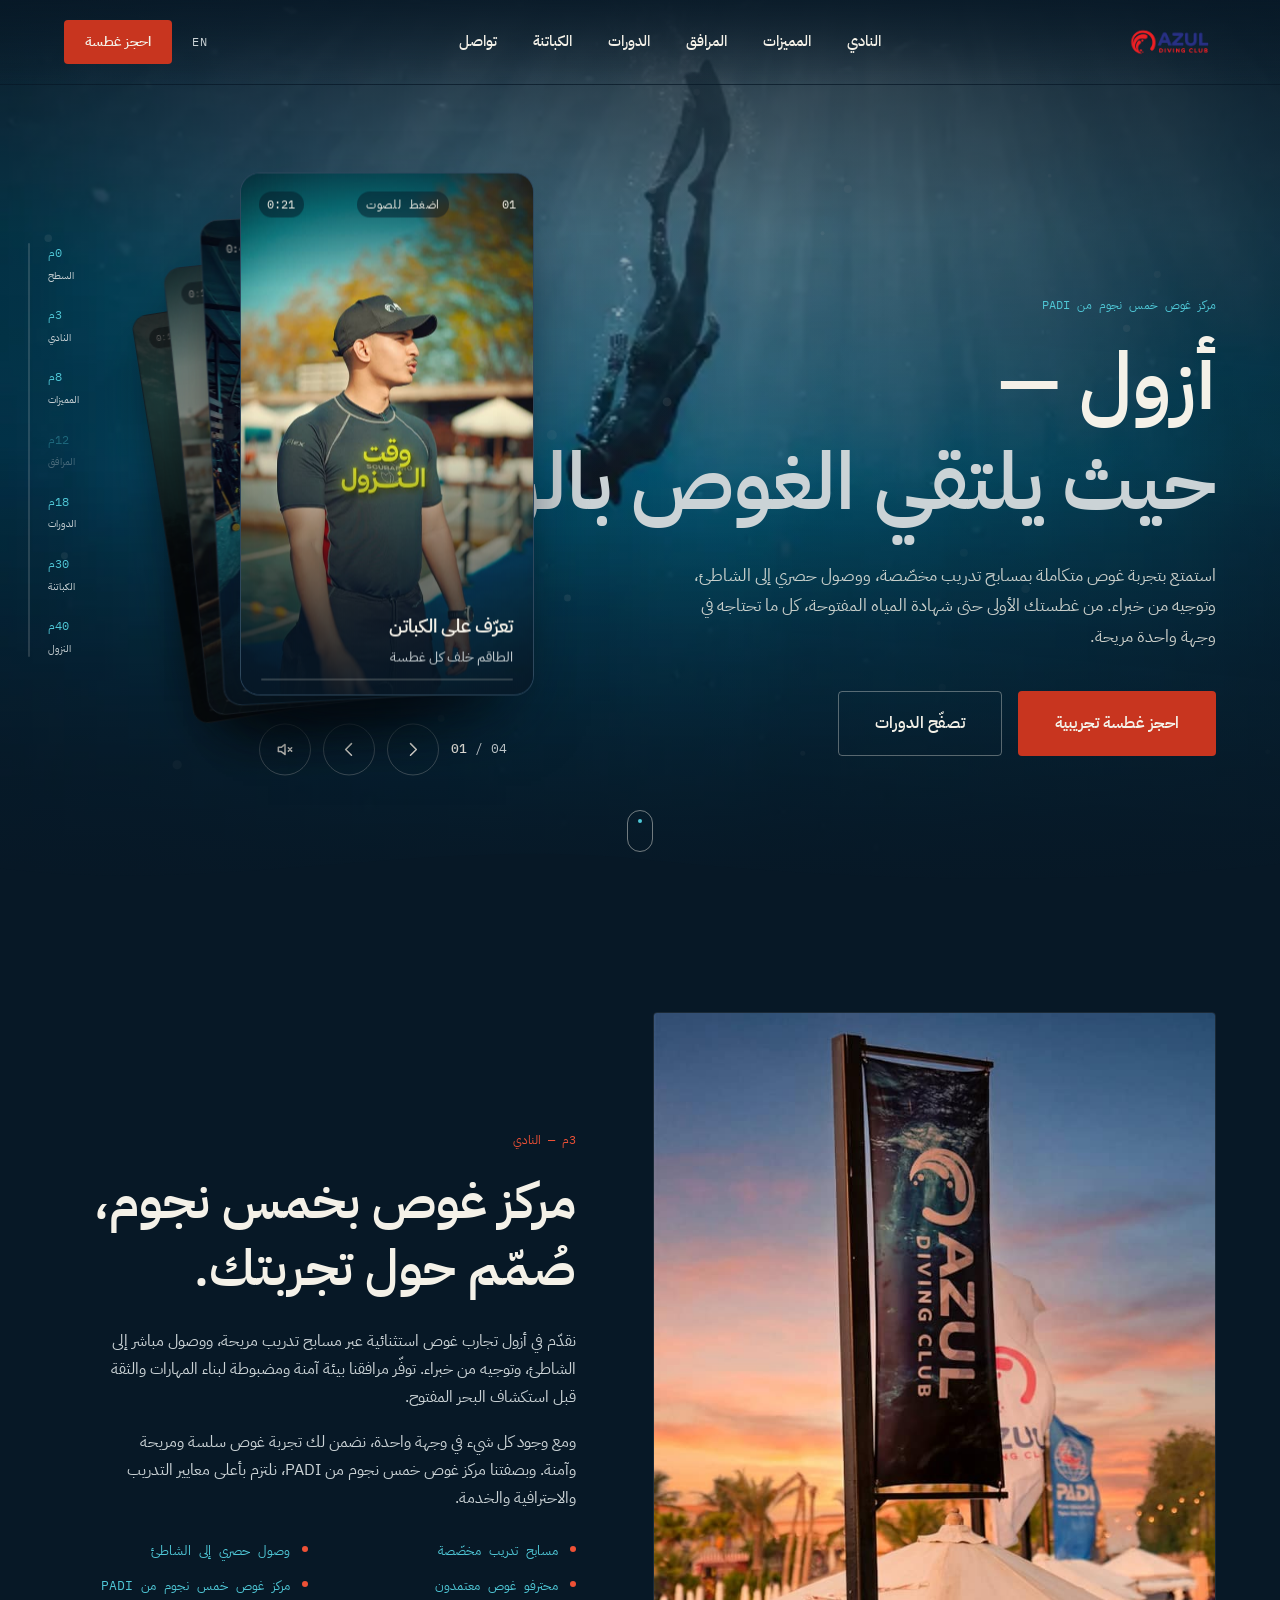
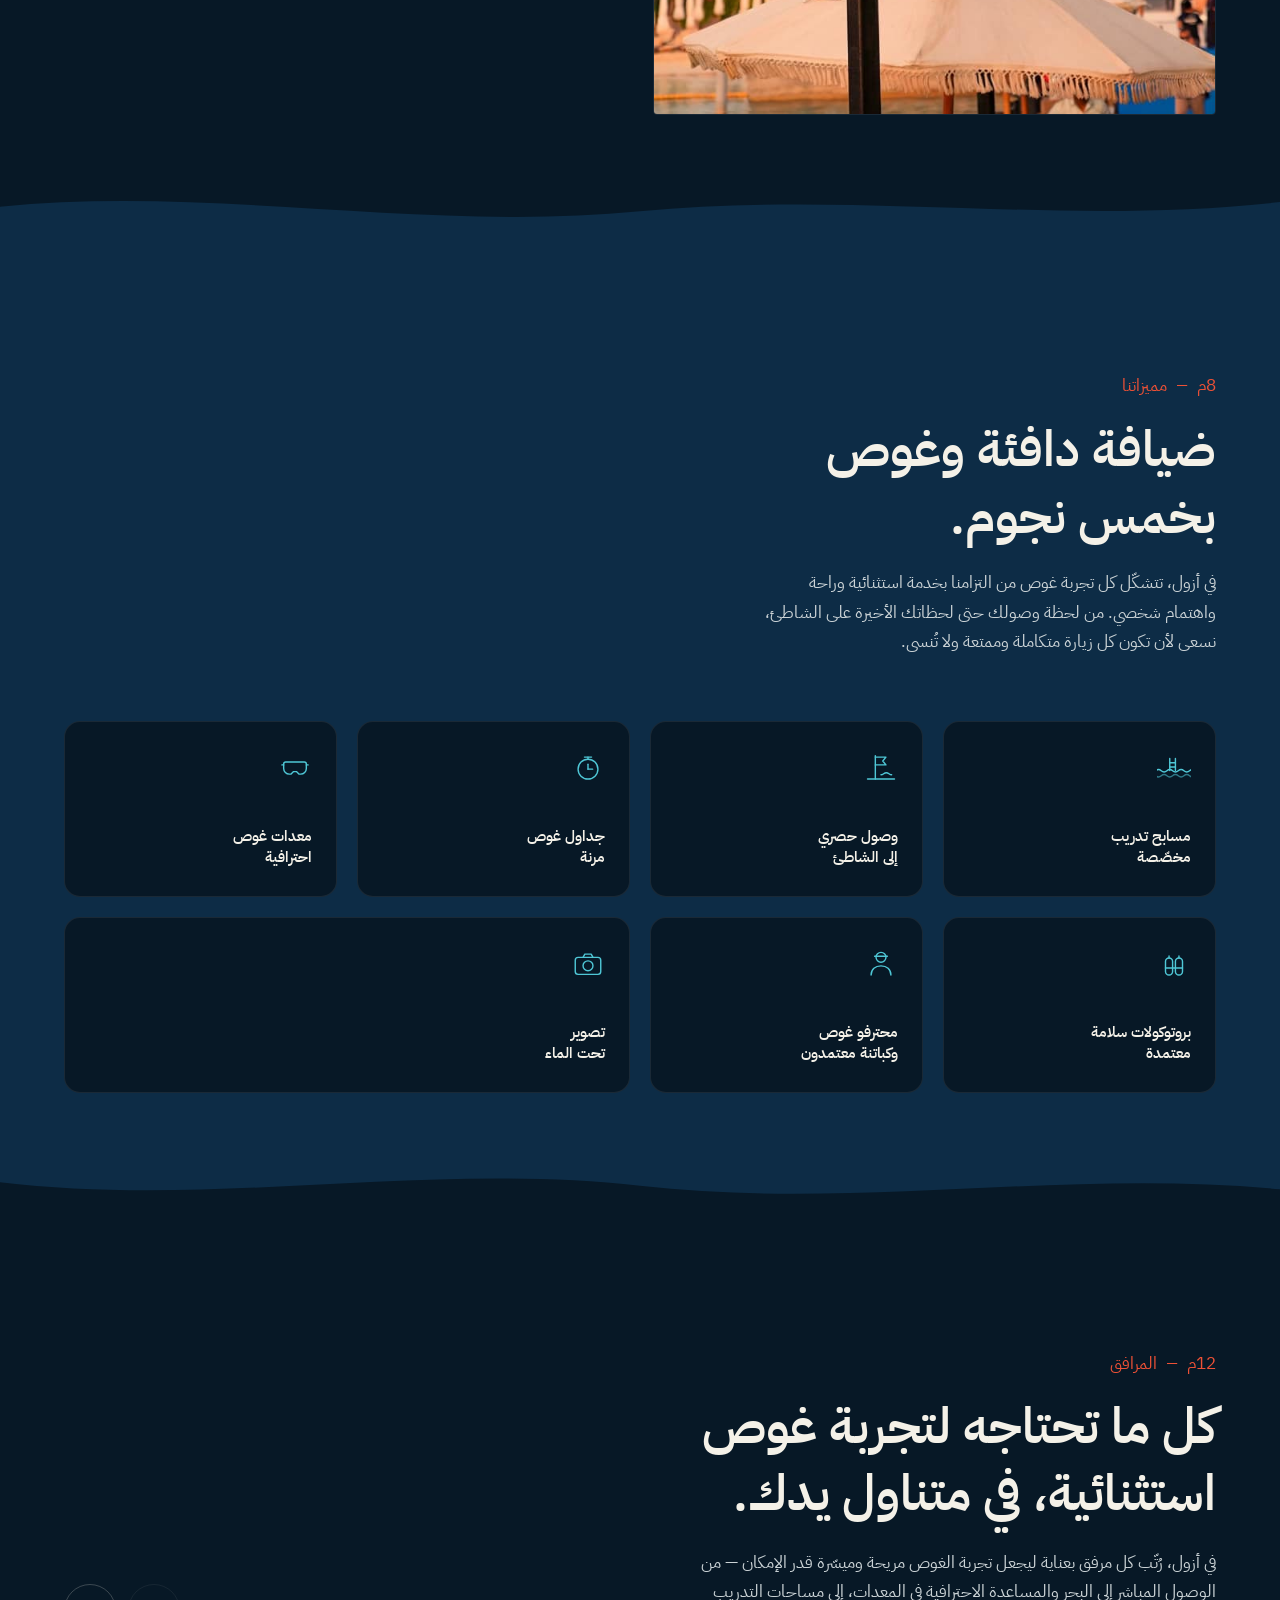
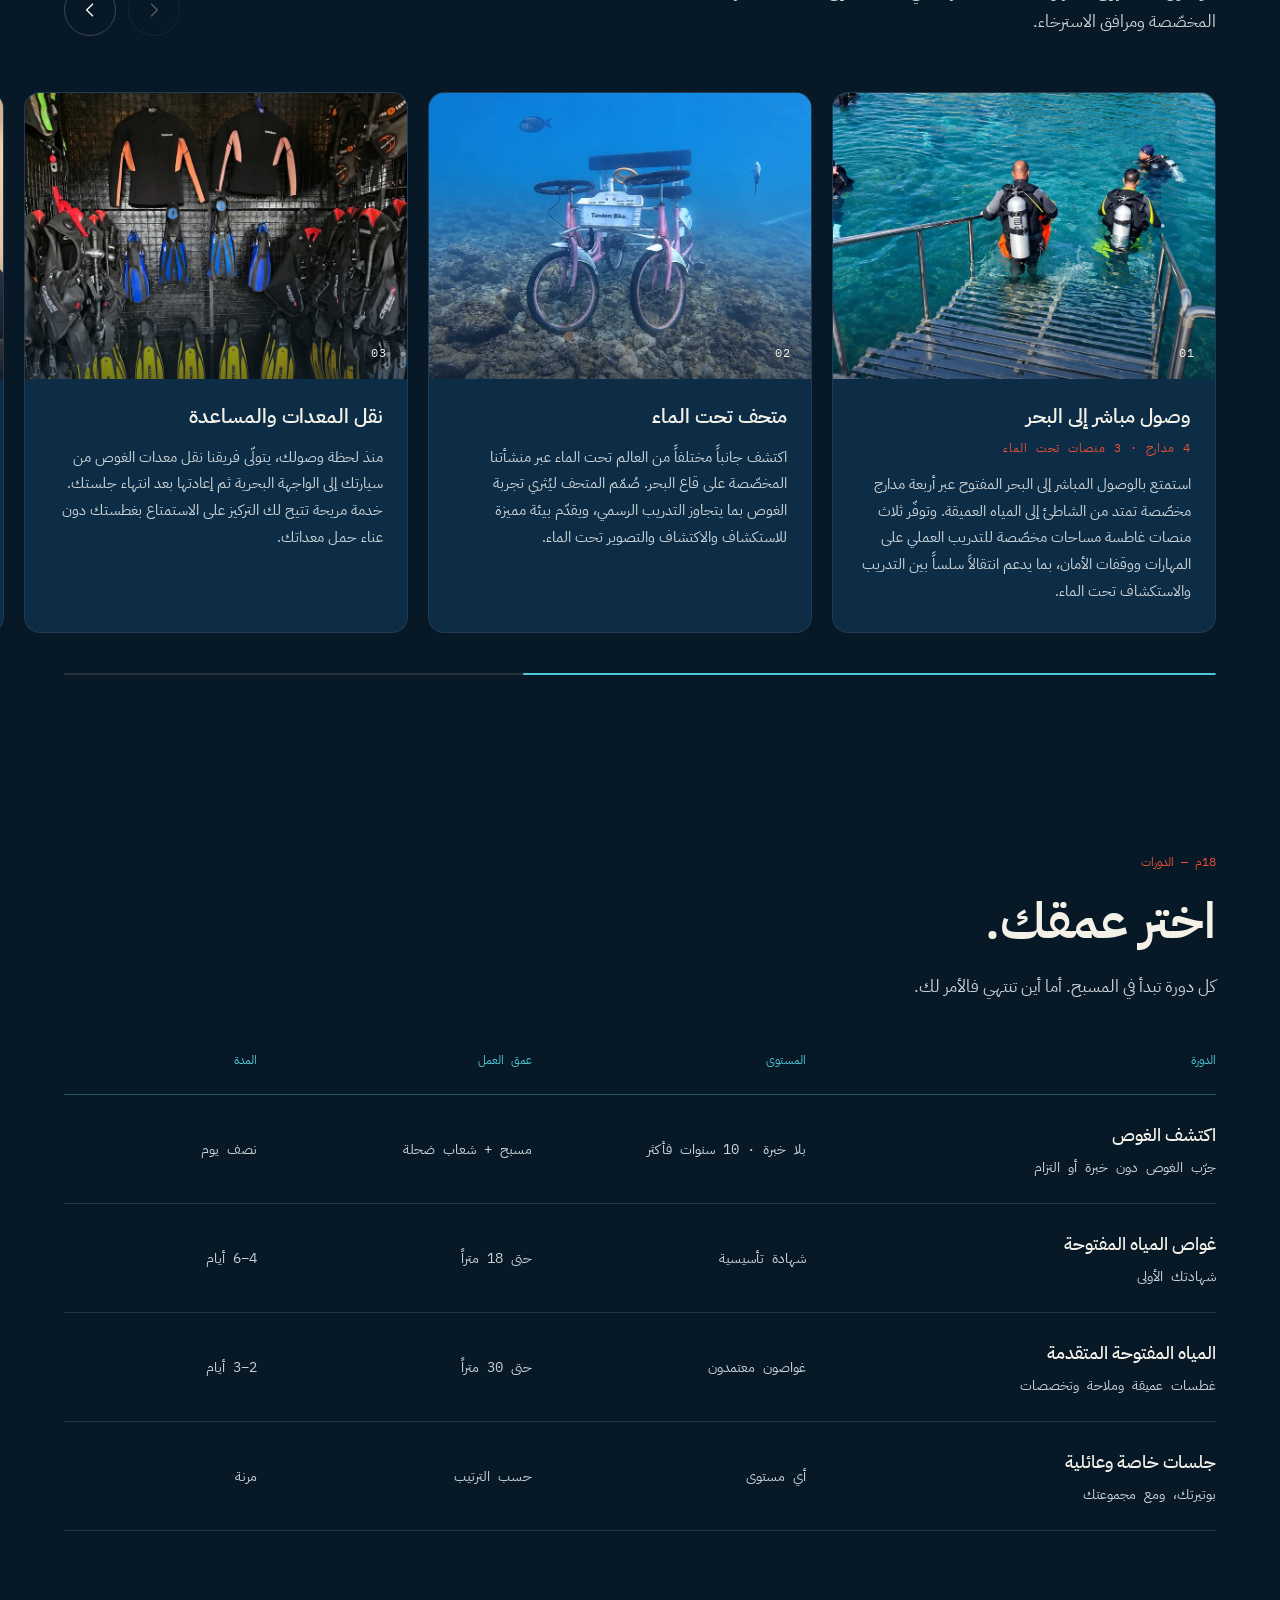
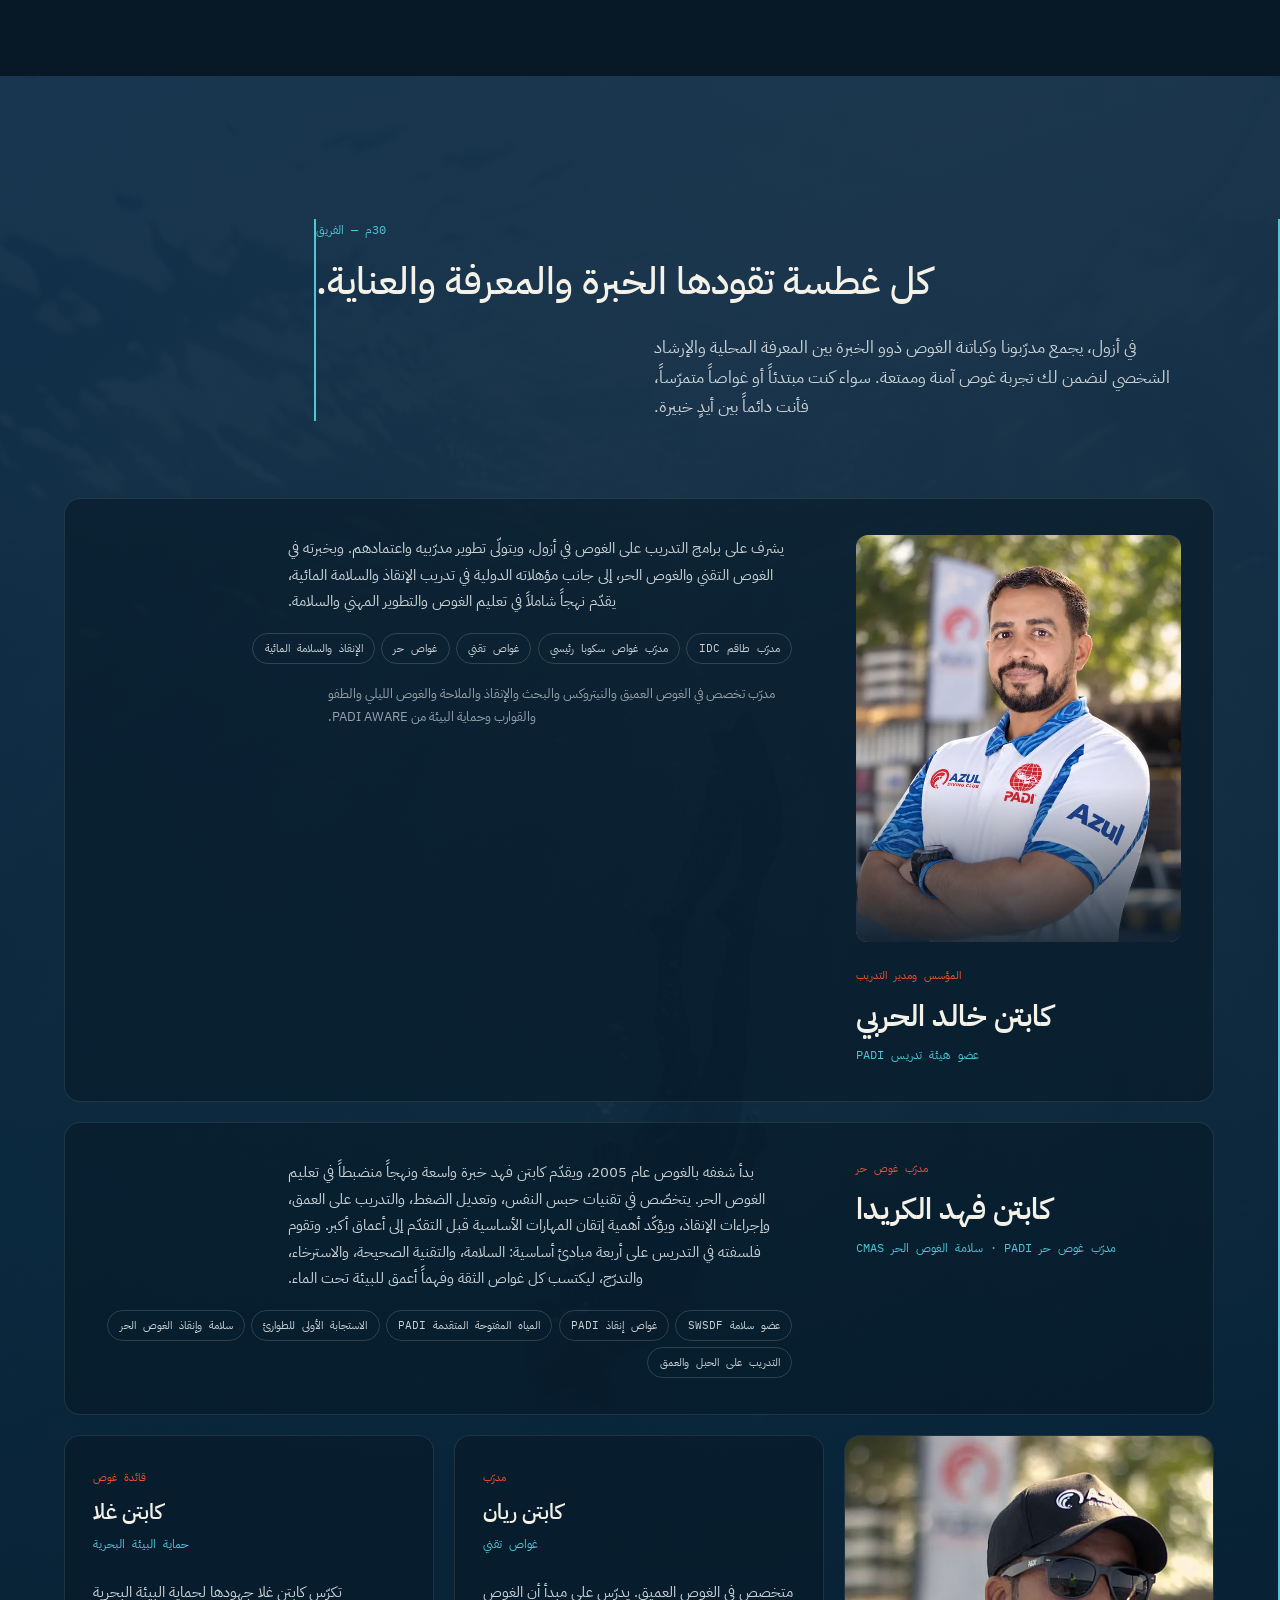
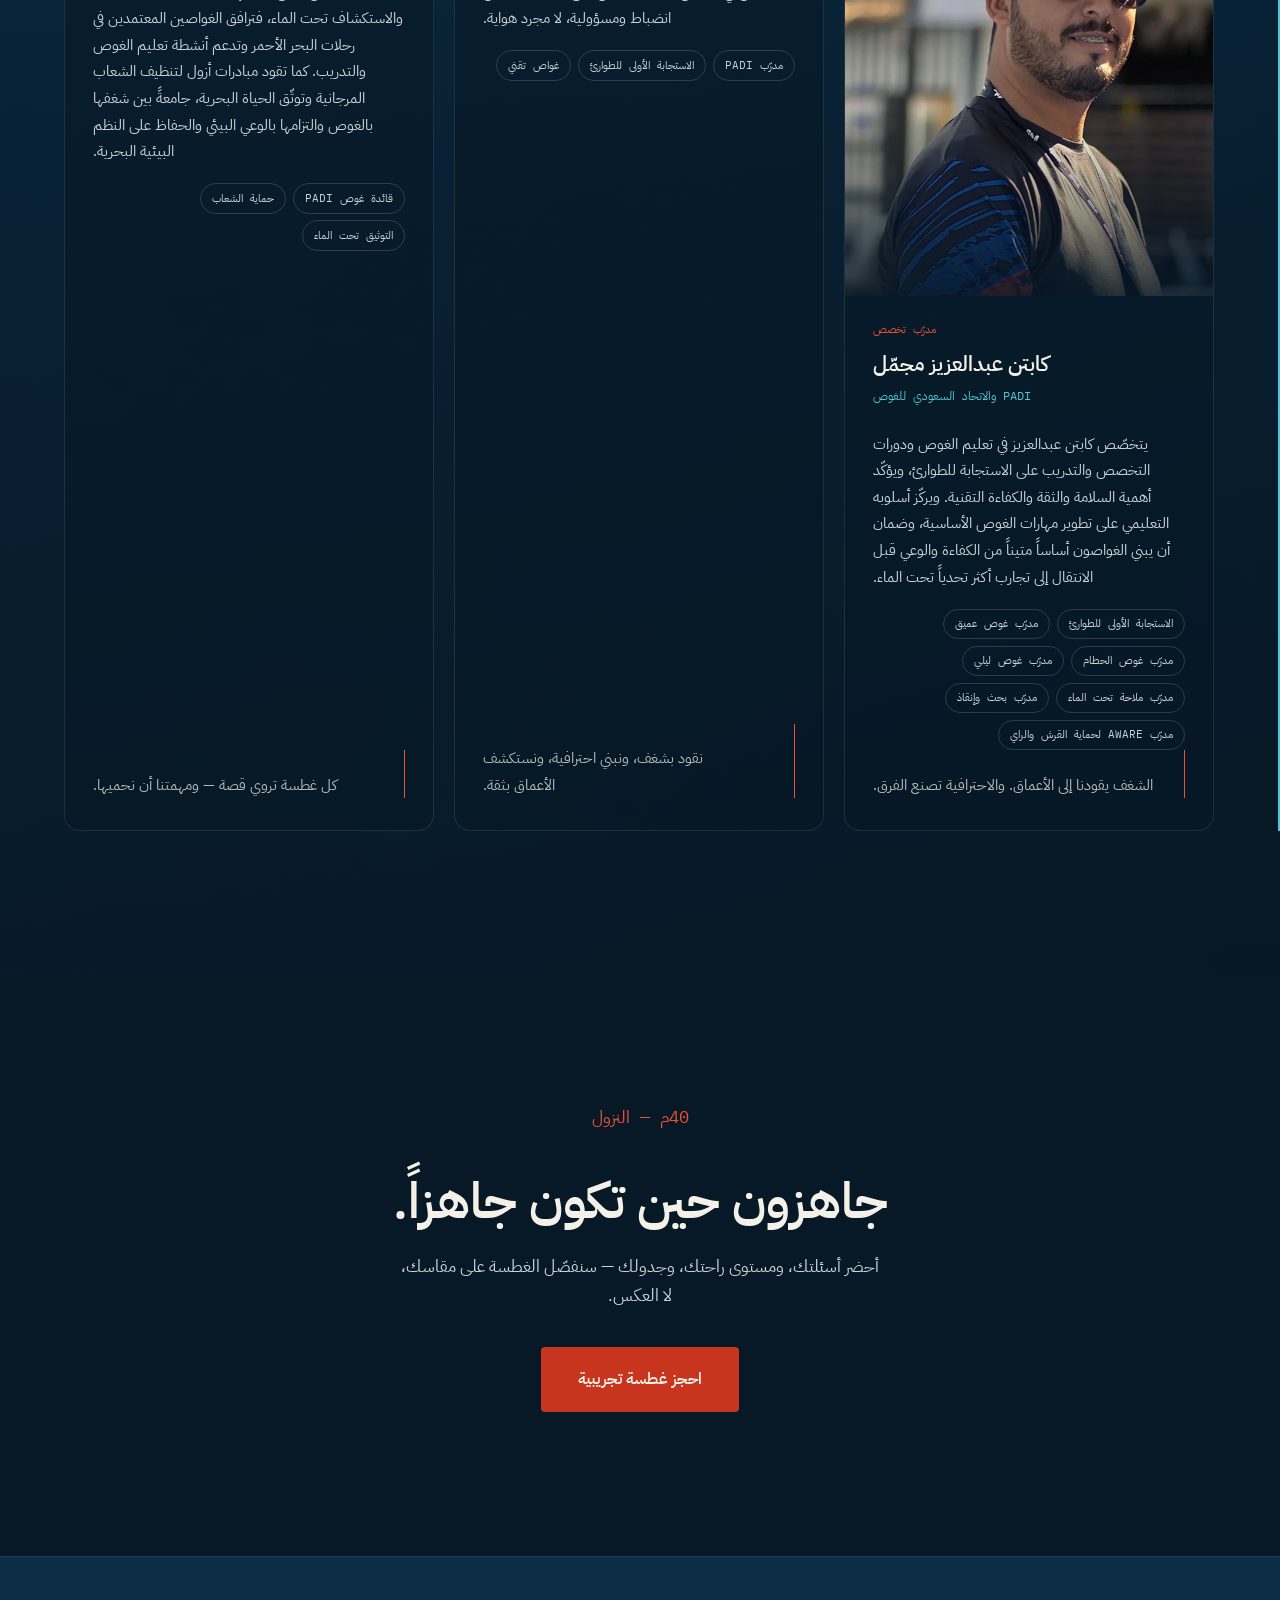
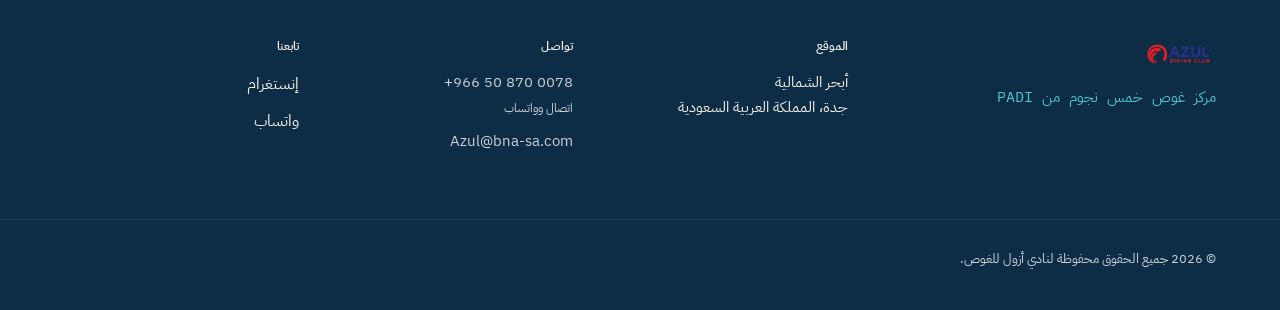
==== commit 4c785a56: "Add Capt. Khalid's portrait Co-Authored-By: Claude Opus 5.5 <noreply@anthropic.com>" ====
--- a/ar/index.html
+++ b/ar/index.html
@@ -450,6 +450,7 @@
 
         <li class="crew__card crew__card--lead reveal">
           <div class="crew__head">
+            <figure class="crew__photo"><picture><source srcset="/assets/crew-khalid.webp" type="image/webp"><img src="/assets/crew-khalid.jpg" alt="الكابتن خالد الحربي عاقداً ذراعيه بقميص أزول وPADI في النادي" loading="lazy" width="640" height="800"></picture></figure>
             <p class="crew__role">المؤسس ومدير التدريب</p>
             <h3 class="crew__name">كابتن خالد الحربي</h3>
             <p class="crew__rank">عضو هيئة تدريس PADI</p>
--- a/css/style.css
+++ b/css/style.css
@@ -1453,6 +1453,8 @@
   .crew { grid-template-columns: repeat(2, 1fr); }
   .crew__card--lead { flex-direction: column; gap: 1.5rem; }
   .crew__card--lead .crew__head { flex: 1 1 auto; }
+  /* stacked, the lead card's portrait bleeds to the edges like the others */
+  .crew__card--lead .crew__photo { margin: -2.25rem -2rem 1.5rem; border-radius: 0; }
 }
 @media (max-width: 700px) {
   .captains { padding: 6rem 0; }
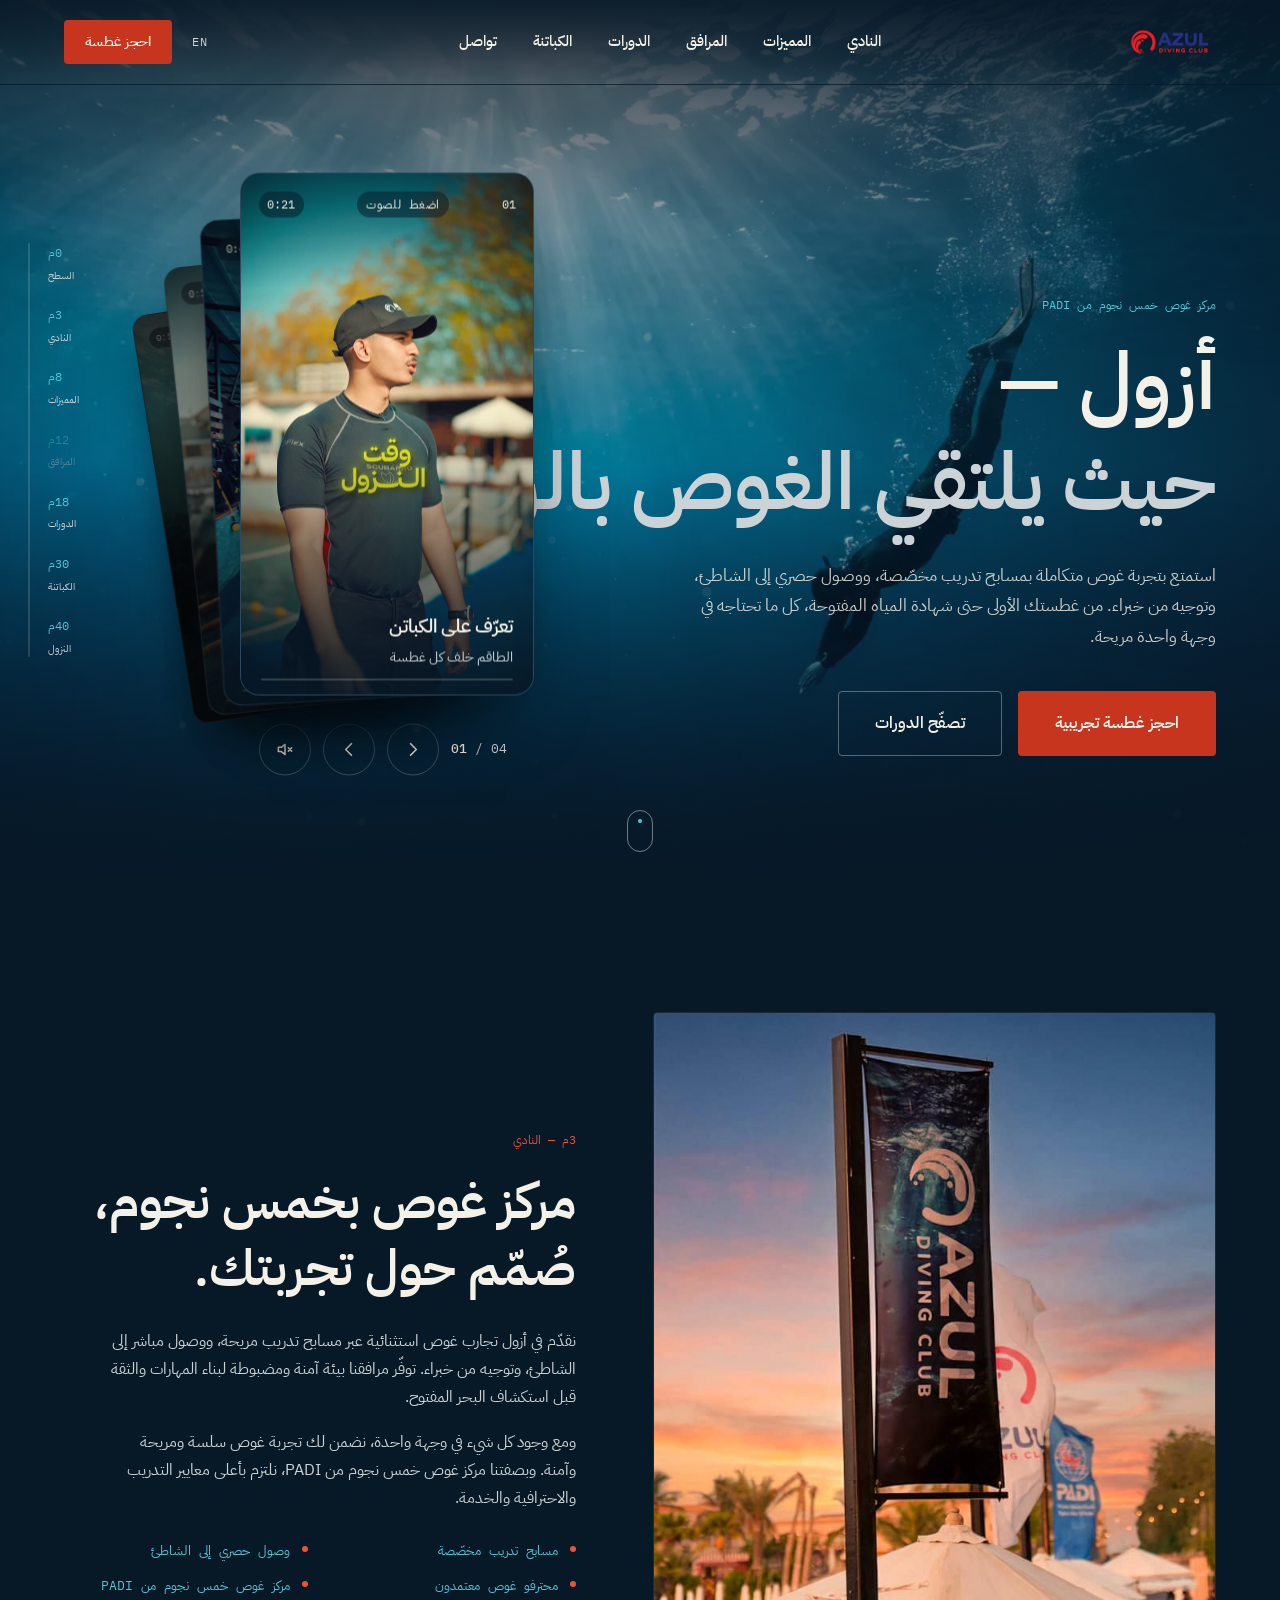
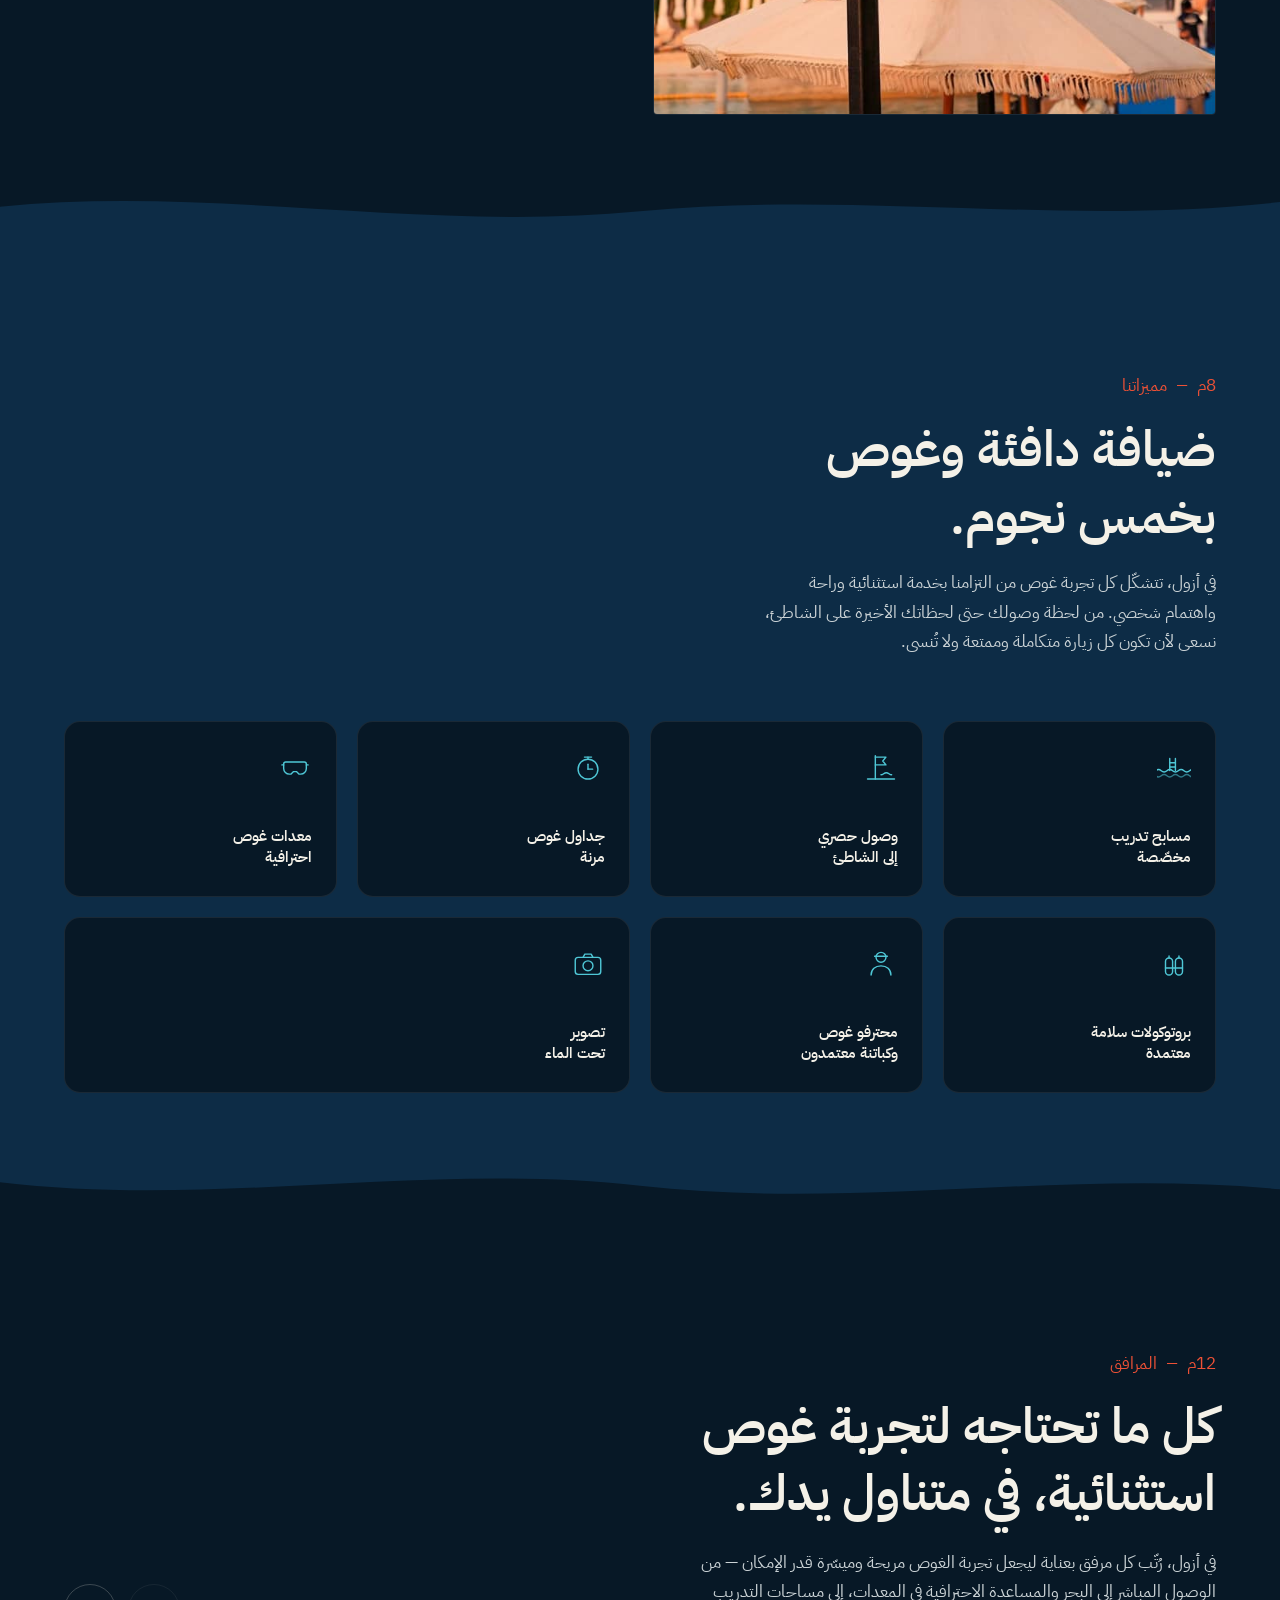
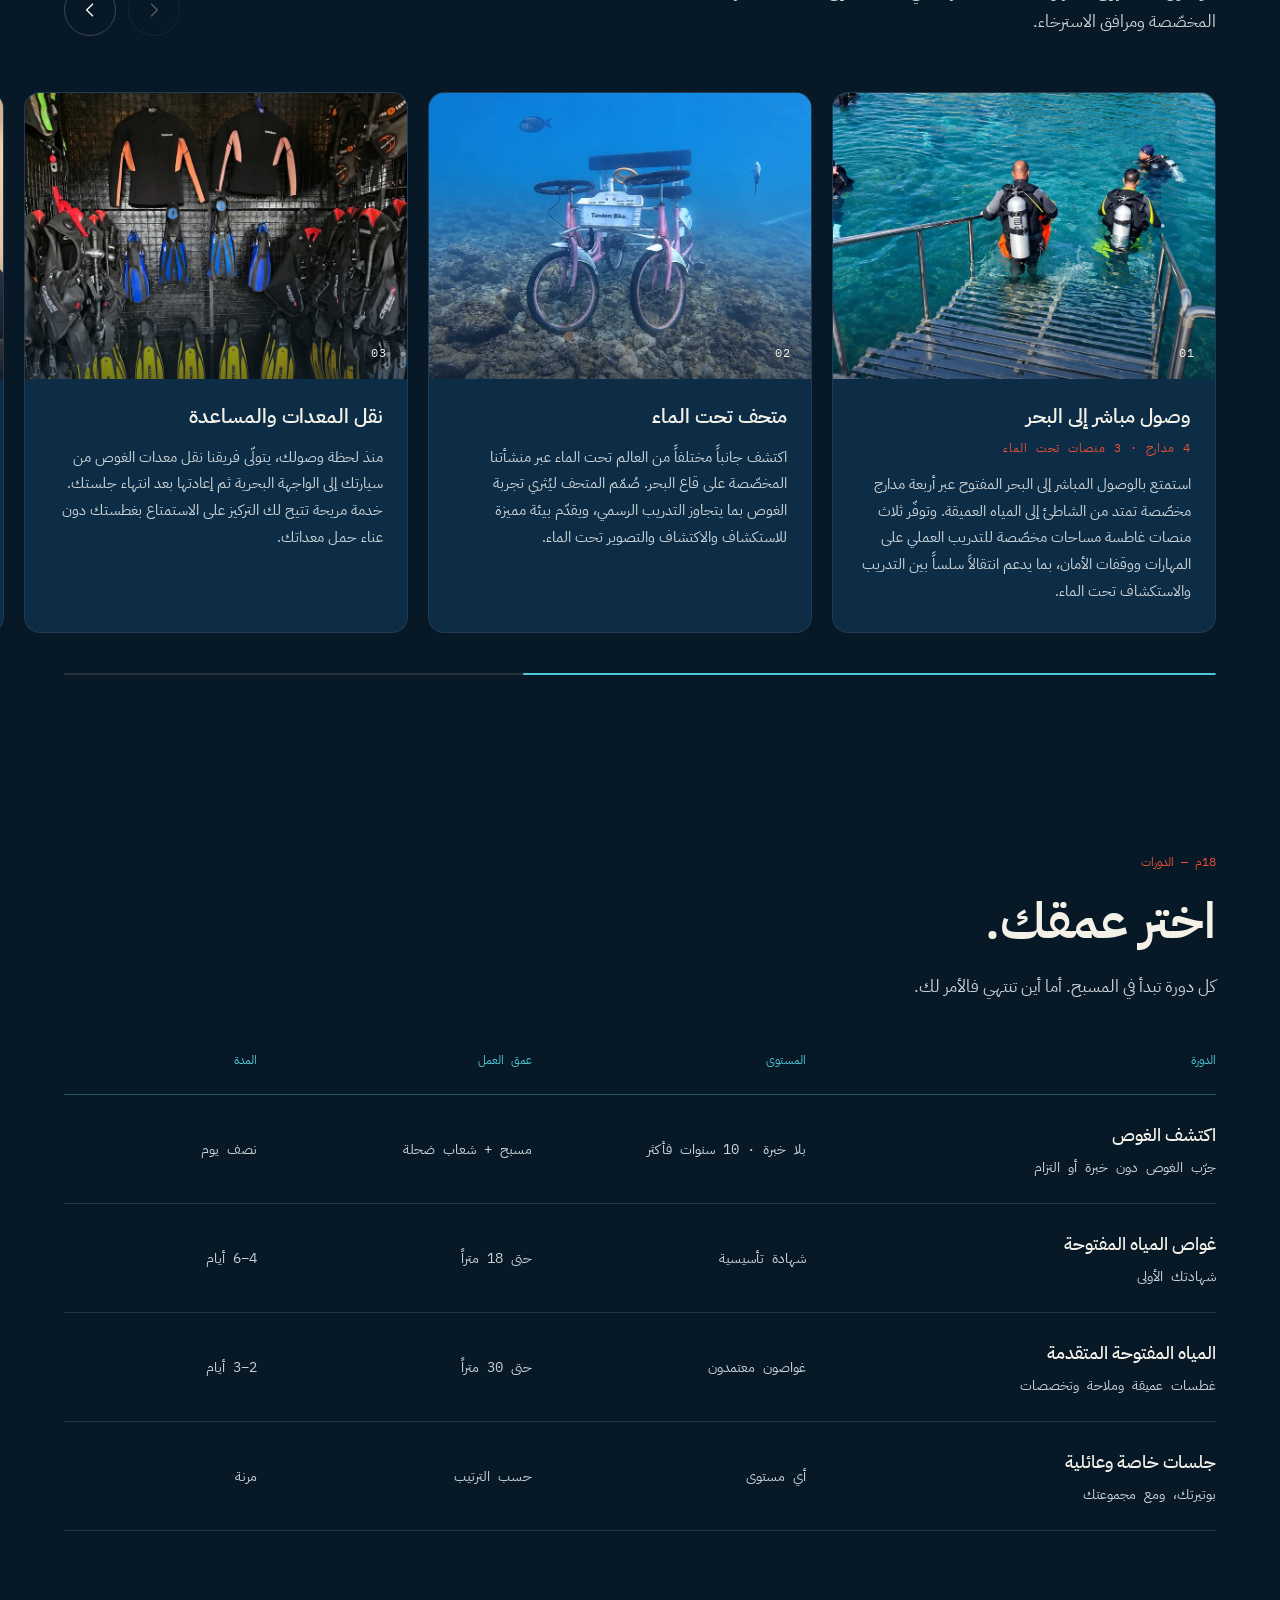
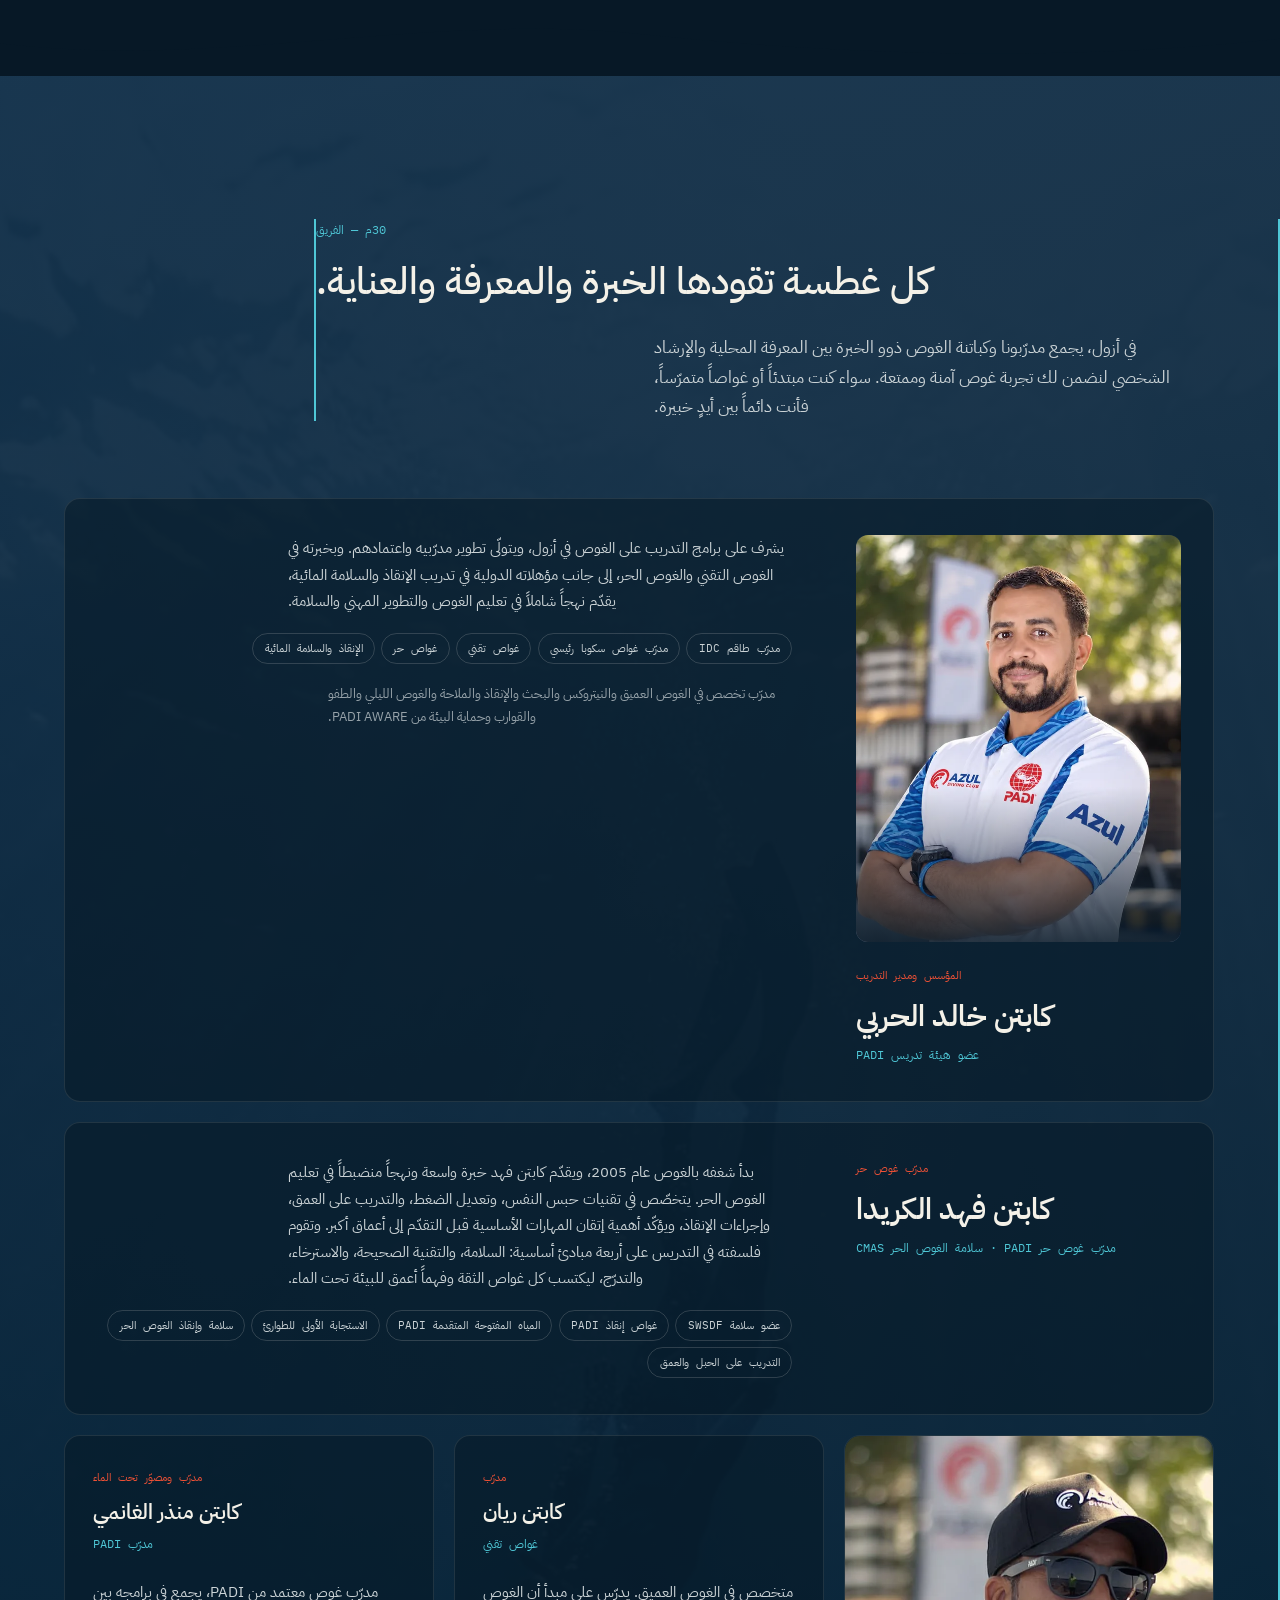
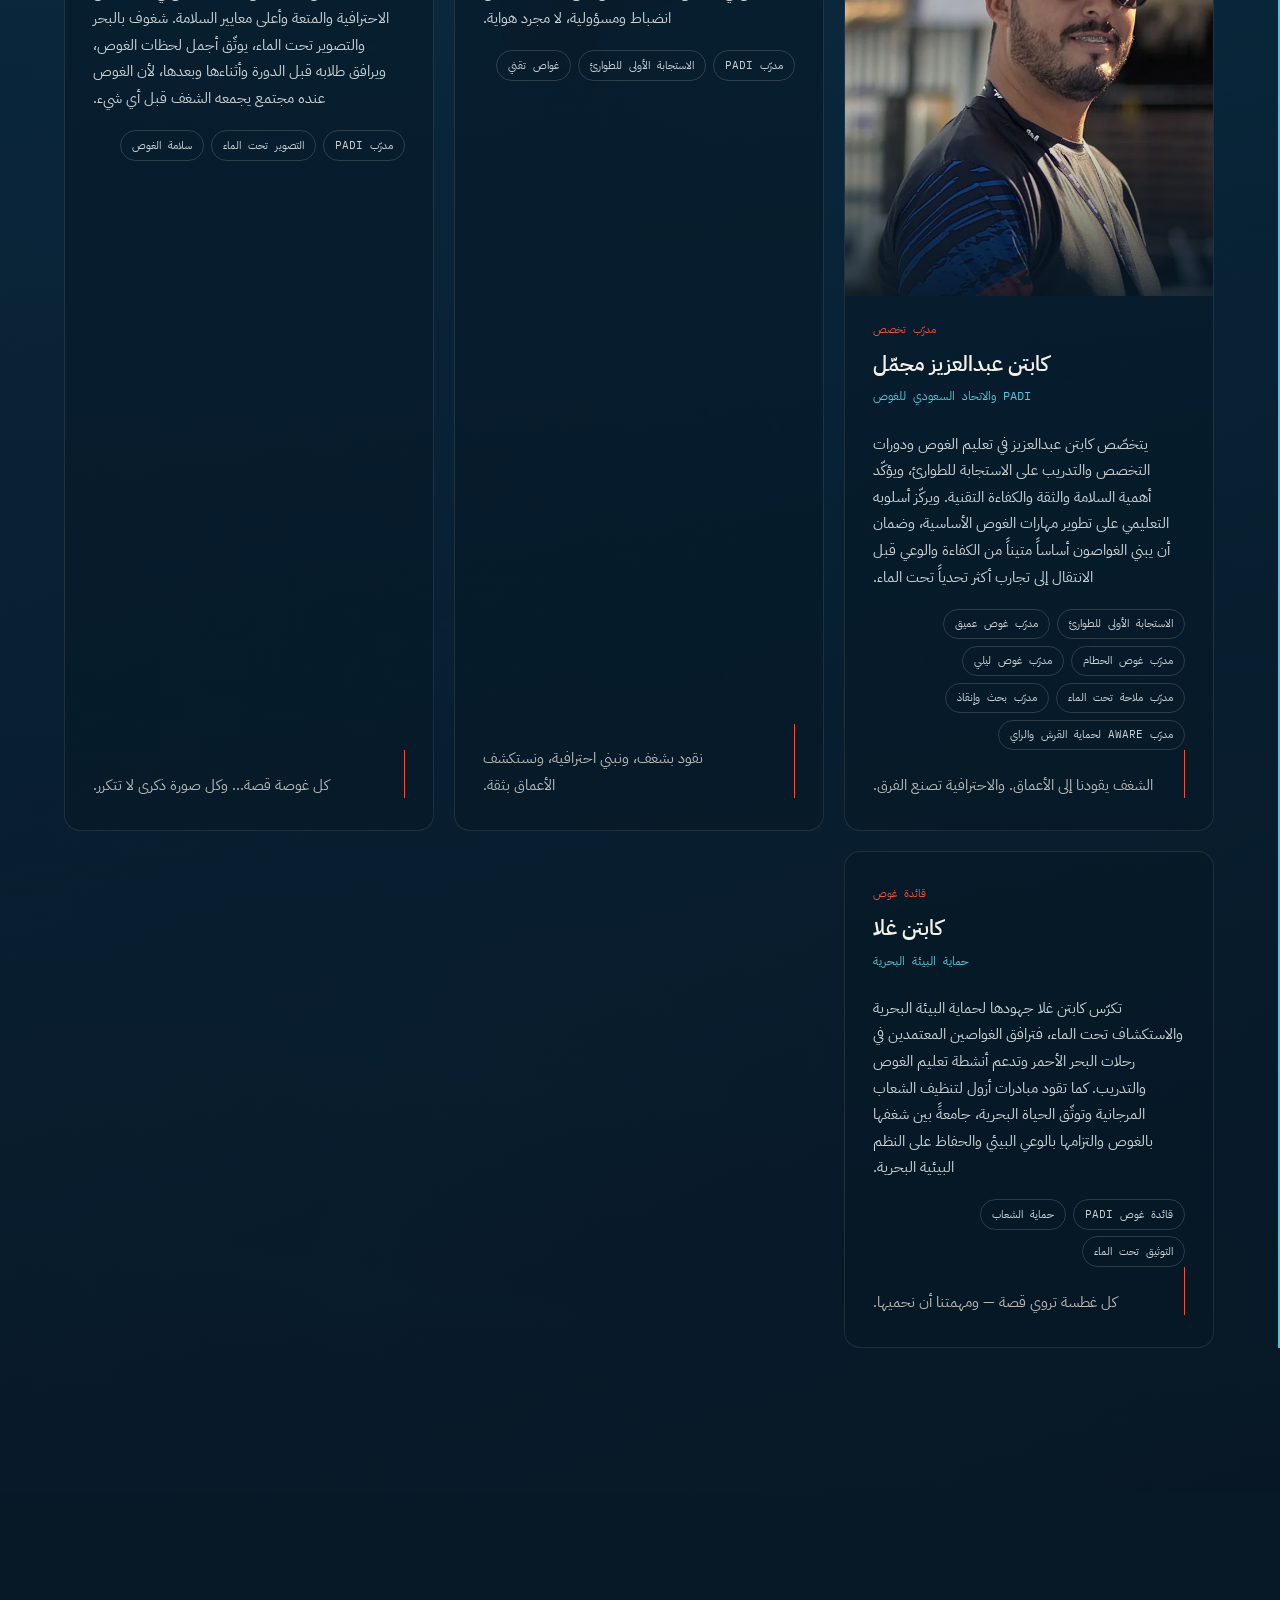
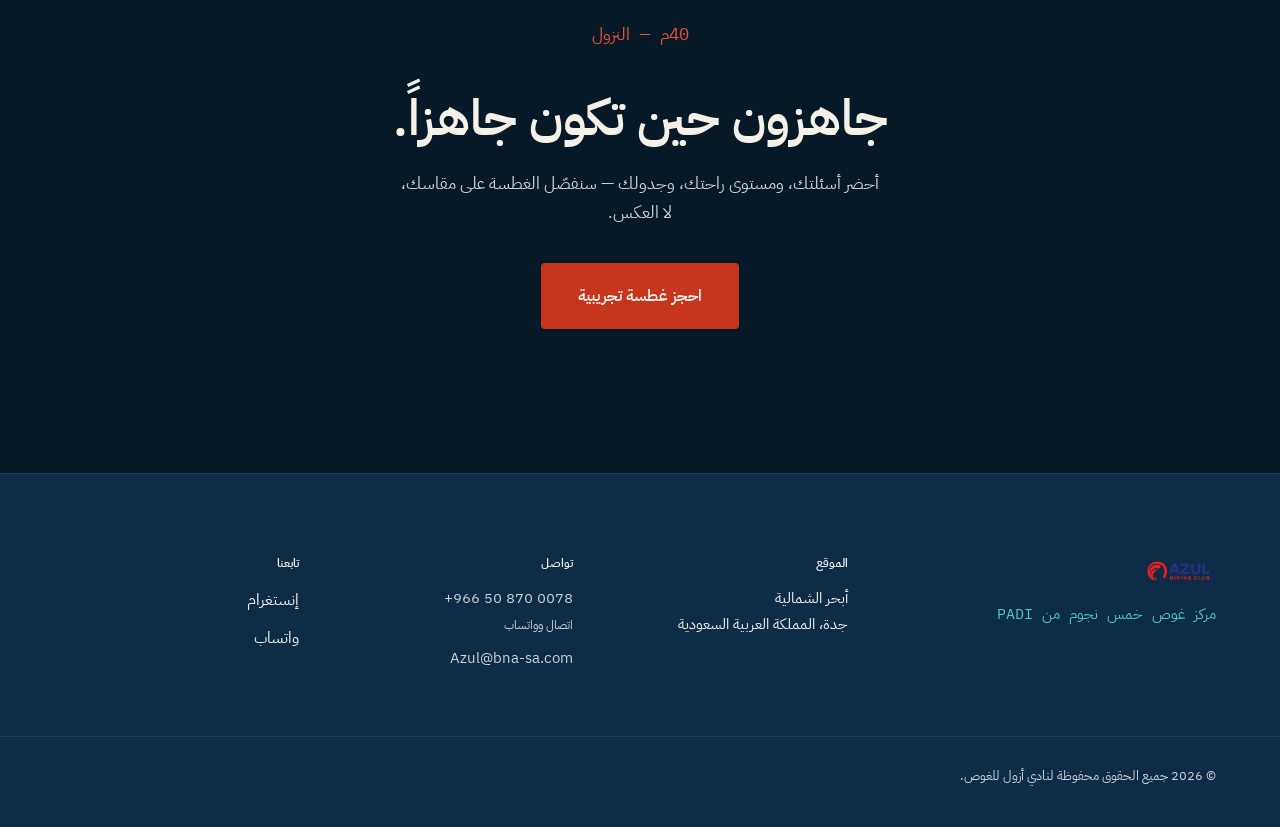
==== commit 4e4a9b79: "Add Capt. Munther Al-Ghanimi to the crew Co-Authored-By: Claude Opus 5.5 <noreply@anthropic.com>" ====
--- a/ar/index.html
+++ b/ar/index.html
@@ -548,6 +548,27 @@
 
         <li class="crew__card reveal">
           <div class="crew__head">
+            <p class="crew__role">مدرّب ومصوّر تحت الماء</p>
+            <h3 class="crew__name">كابتن منذر الغانمي</h3>
+            <p class="crew__rank">مدرّب PADI</p>
+          </div>
+          <div class="crew__detail">
+            <p class="crew__bio">
+              مدرّب غوص معتمد من PADI، يجمع في برامجه بين الاحترافية والمتعة وأعلى معايير السلامة.
+              شغوف بالبحر والتصوير تحت الماء، يوثّق أجمل لحظات الغوص، ويرافق طلابه قبل الدورة
+              وأثناءها وبعدها، لأن الغوص عنده مجتمع يجمعه الشغف قبل أي شيء.
+            </p>
+            <ul class="crew__creds">
+              <li>مدرّب PADI</li>
+              <li>التصوير تحت الماء</li>
+              <li>سلامة الغوص</li>
+            </ul>
+            <p class="crew__creed">كل غوصة قصة… وكل صورة ذكرى لا تتكرر.</p>
+          </div>
+        </li>
+
+        <li class="crew__card reveal">
+          <div class="crew__head">
             <p class="crew__role">قائدة غوص</p>
             <h3 class="crew__name">كابتن غلا</h3>
             <p class="crew__rank">حماية البيئة البحرية</p>
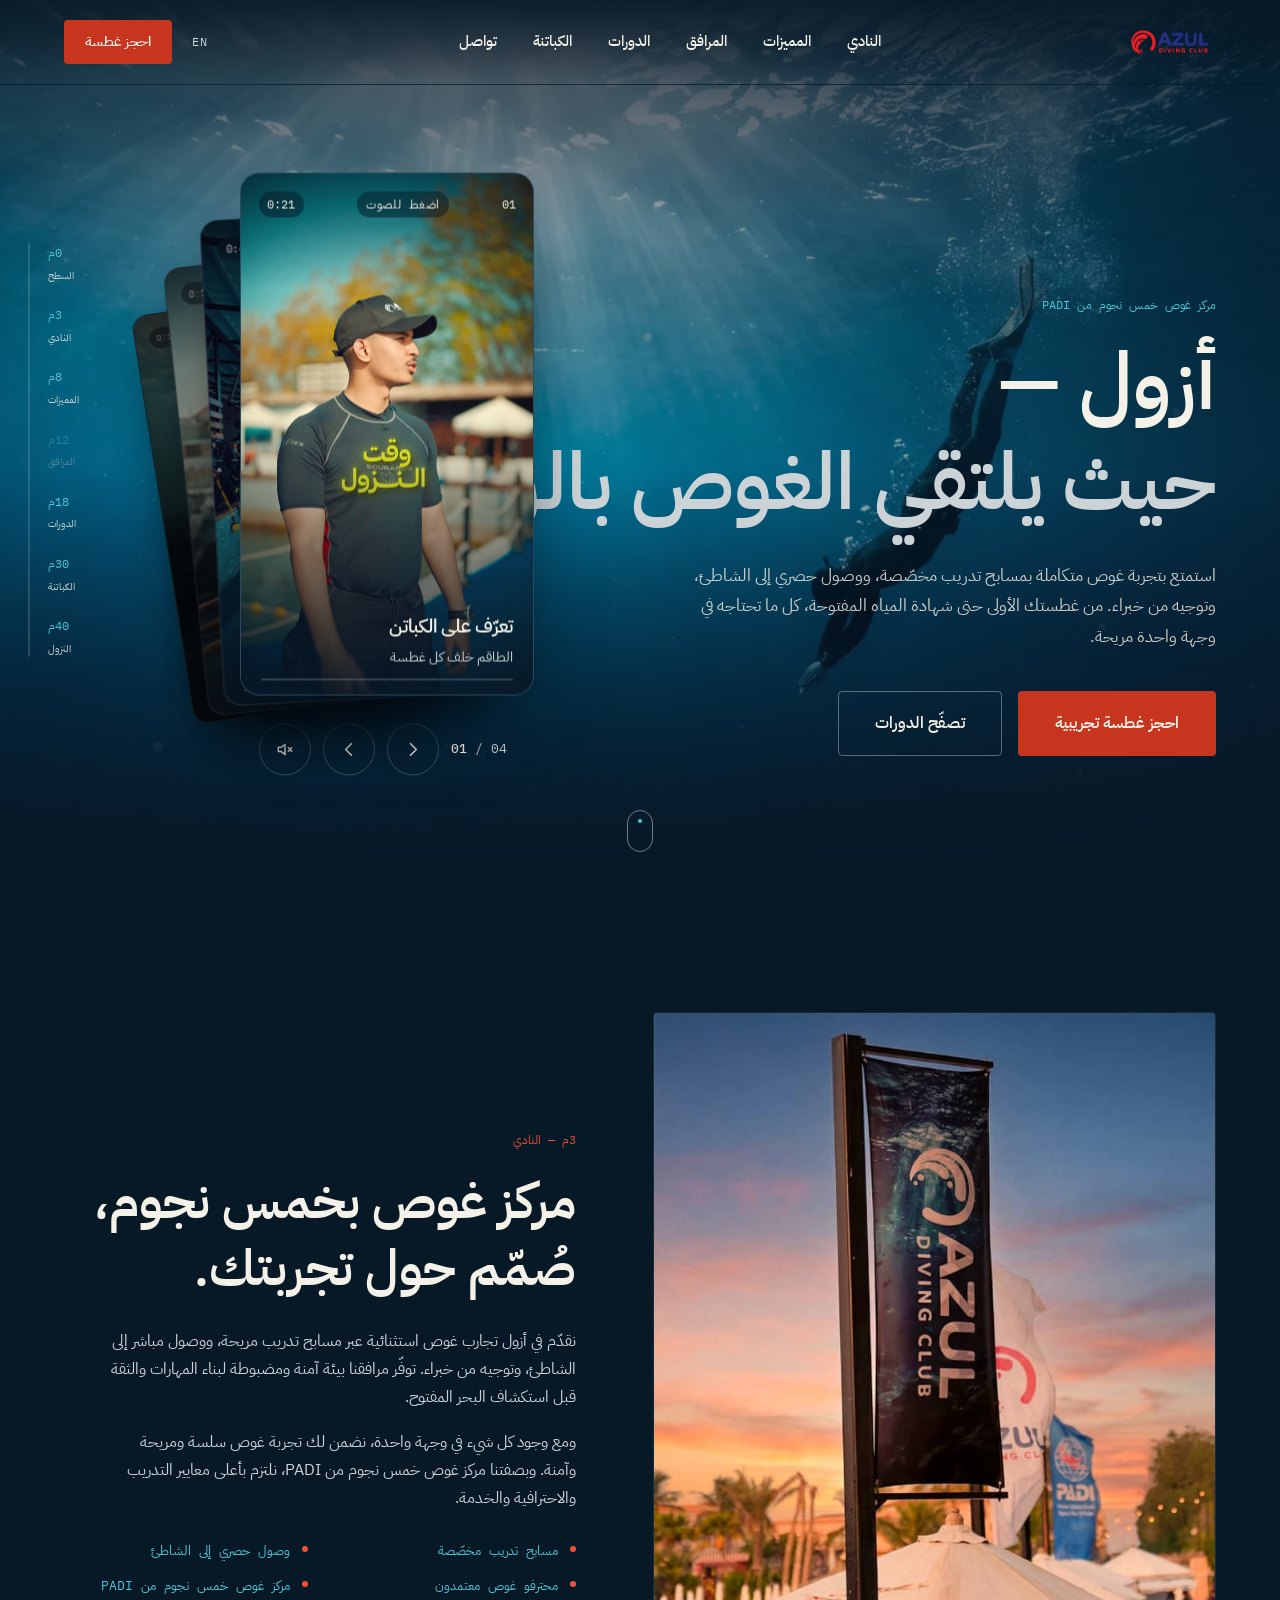
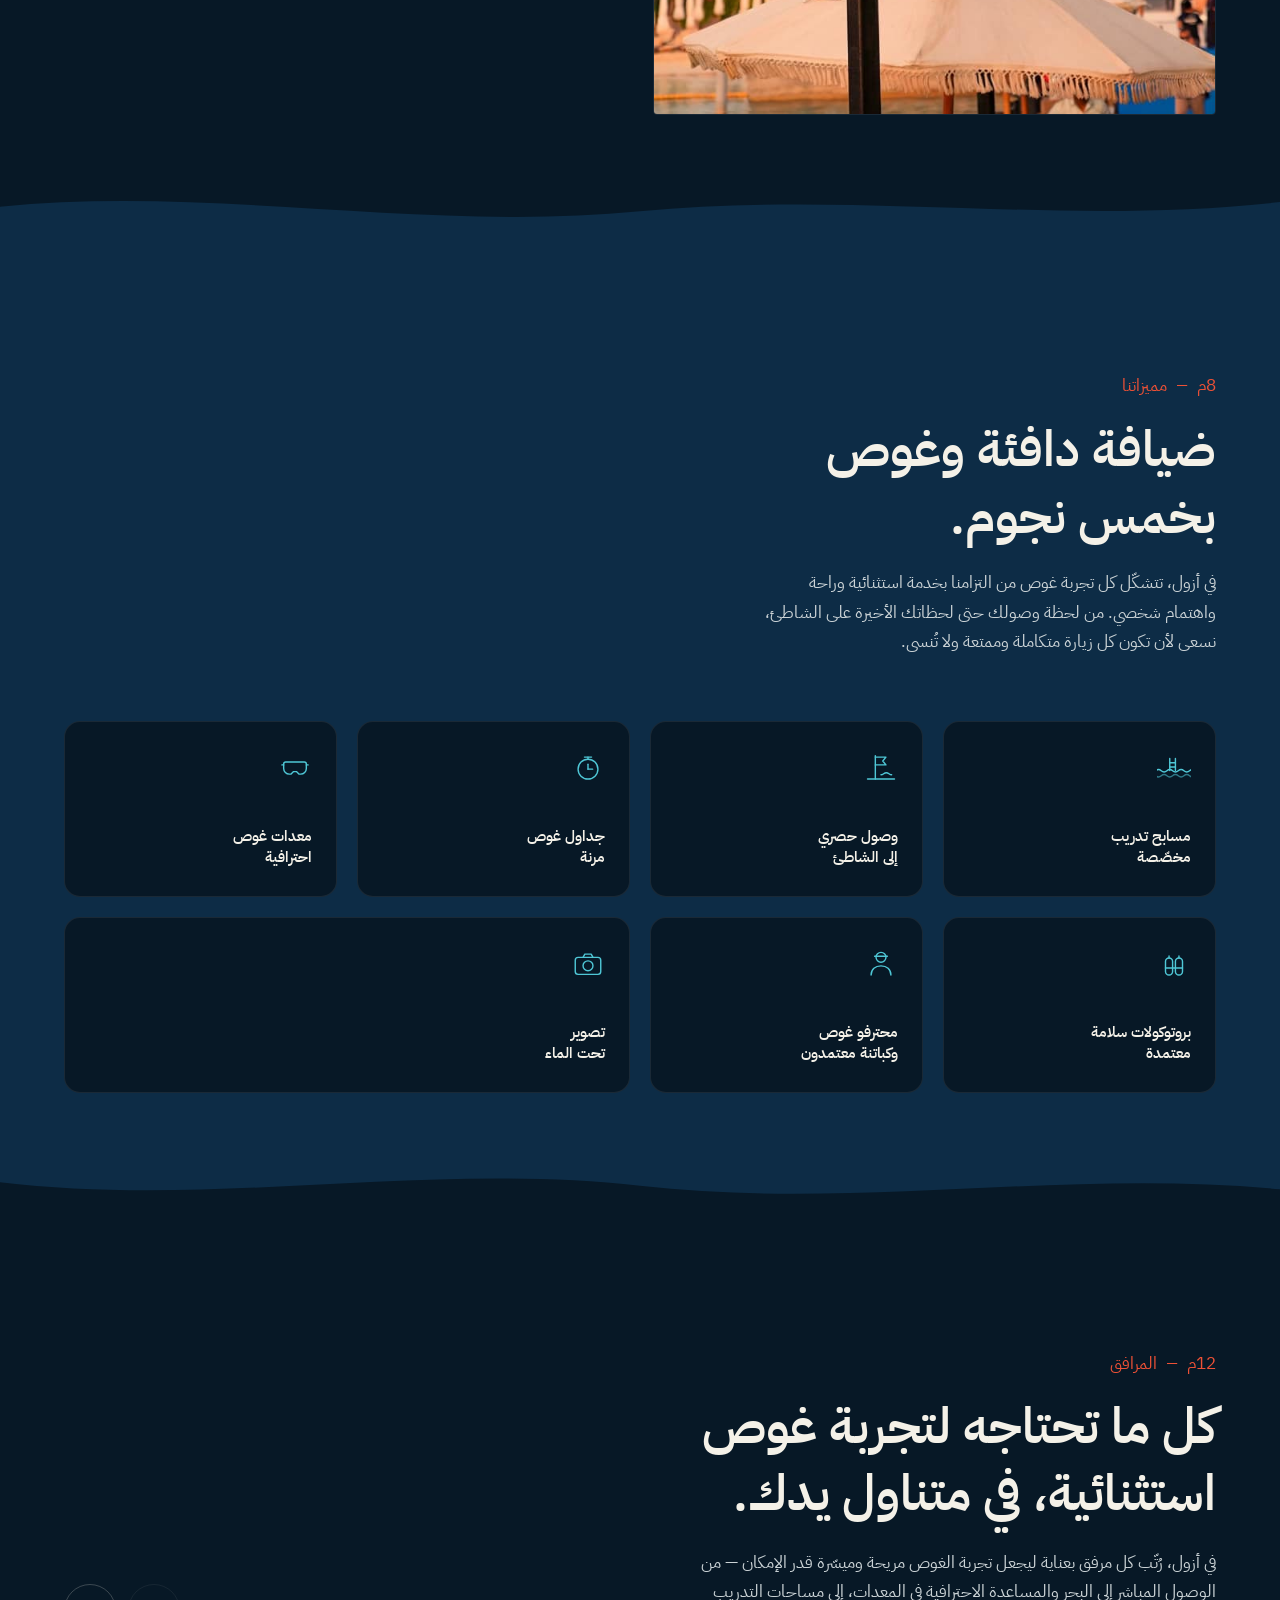
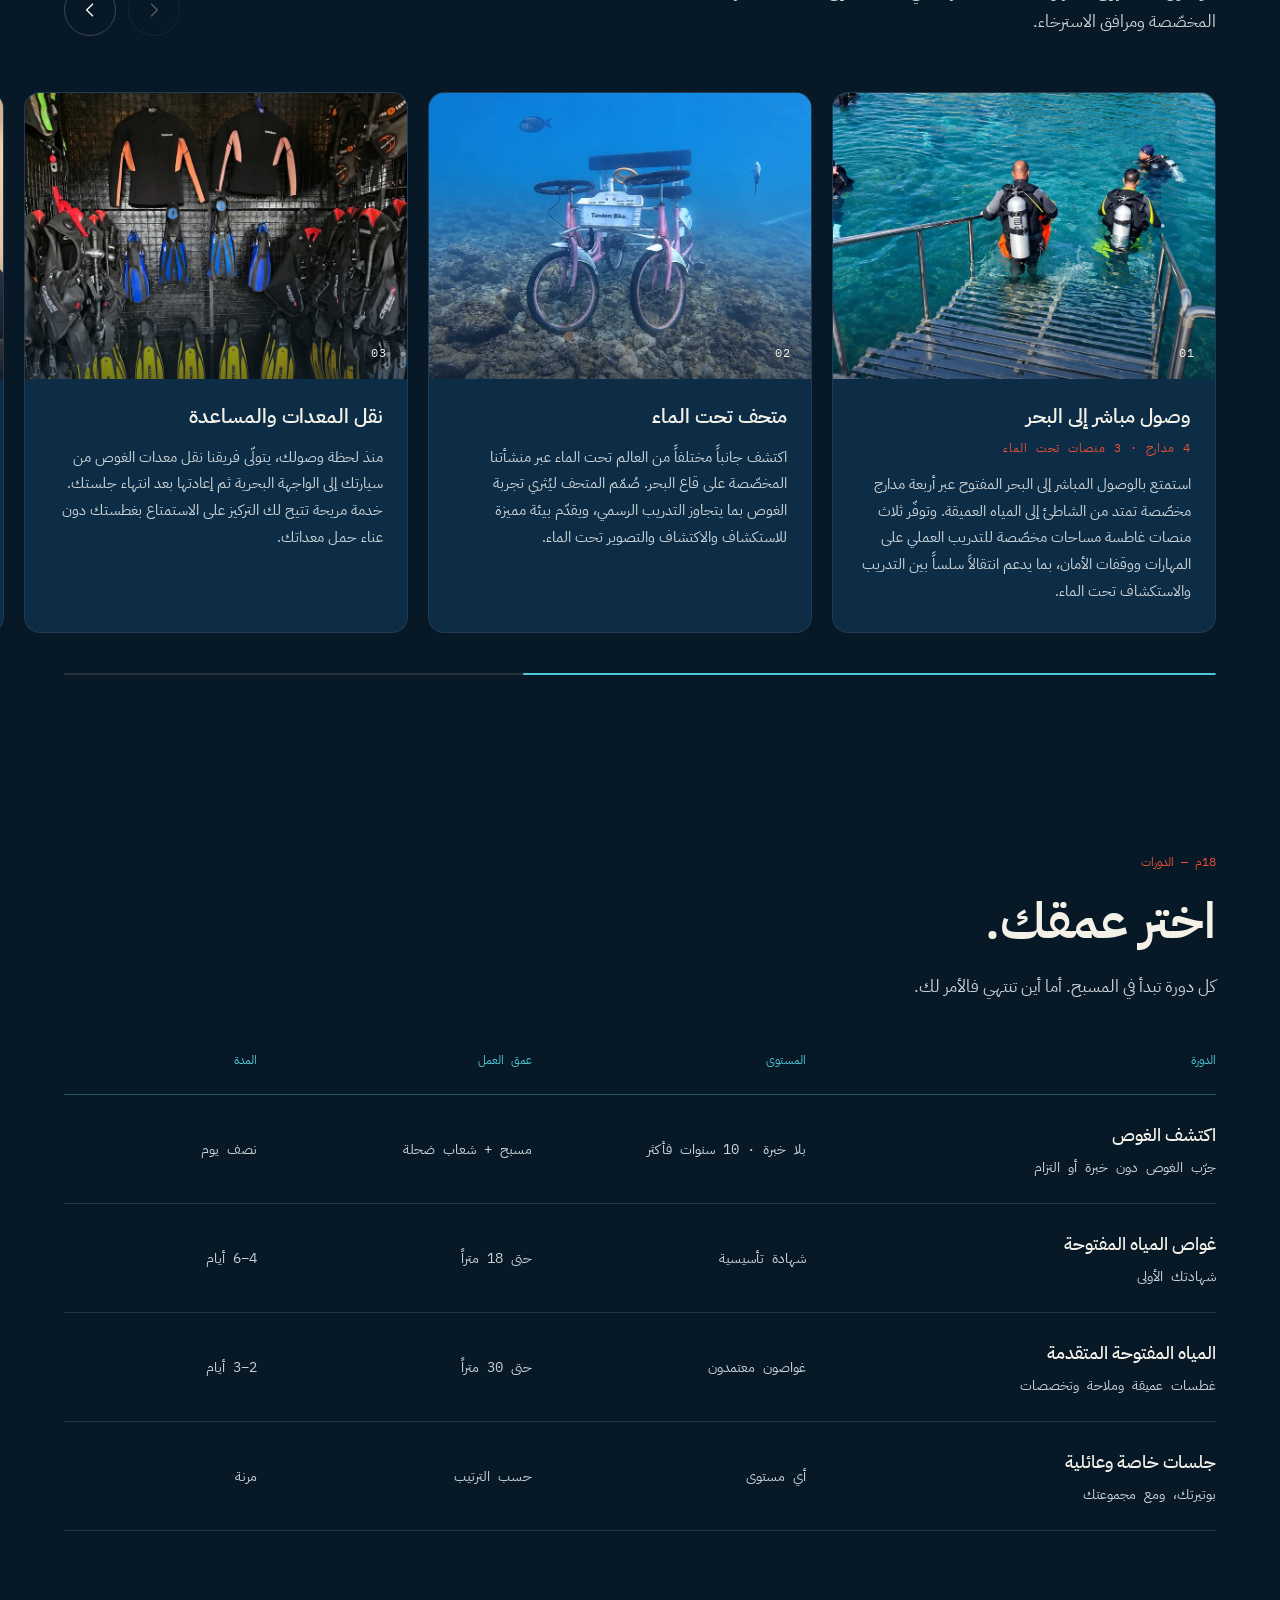
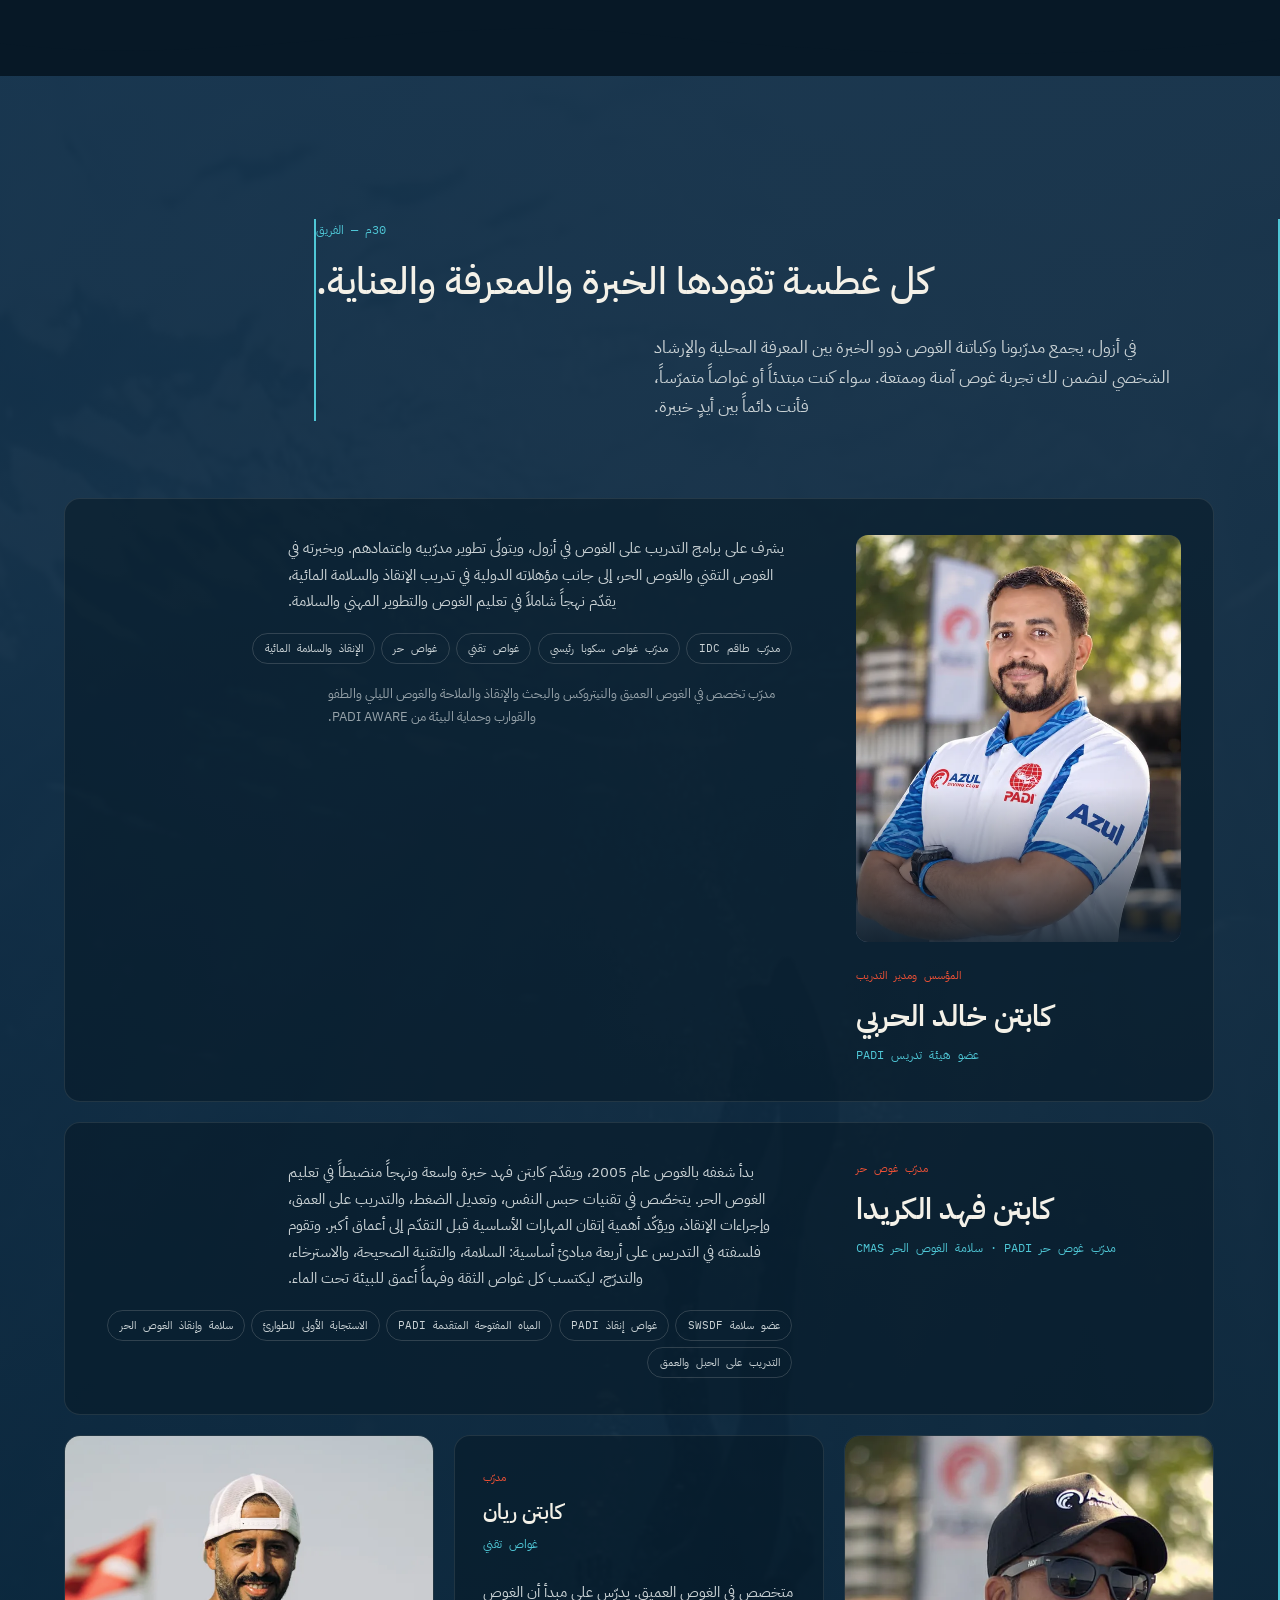
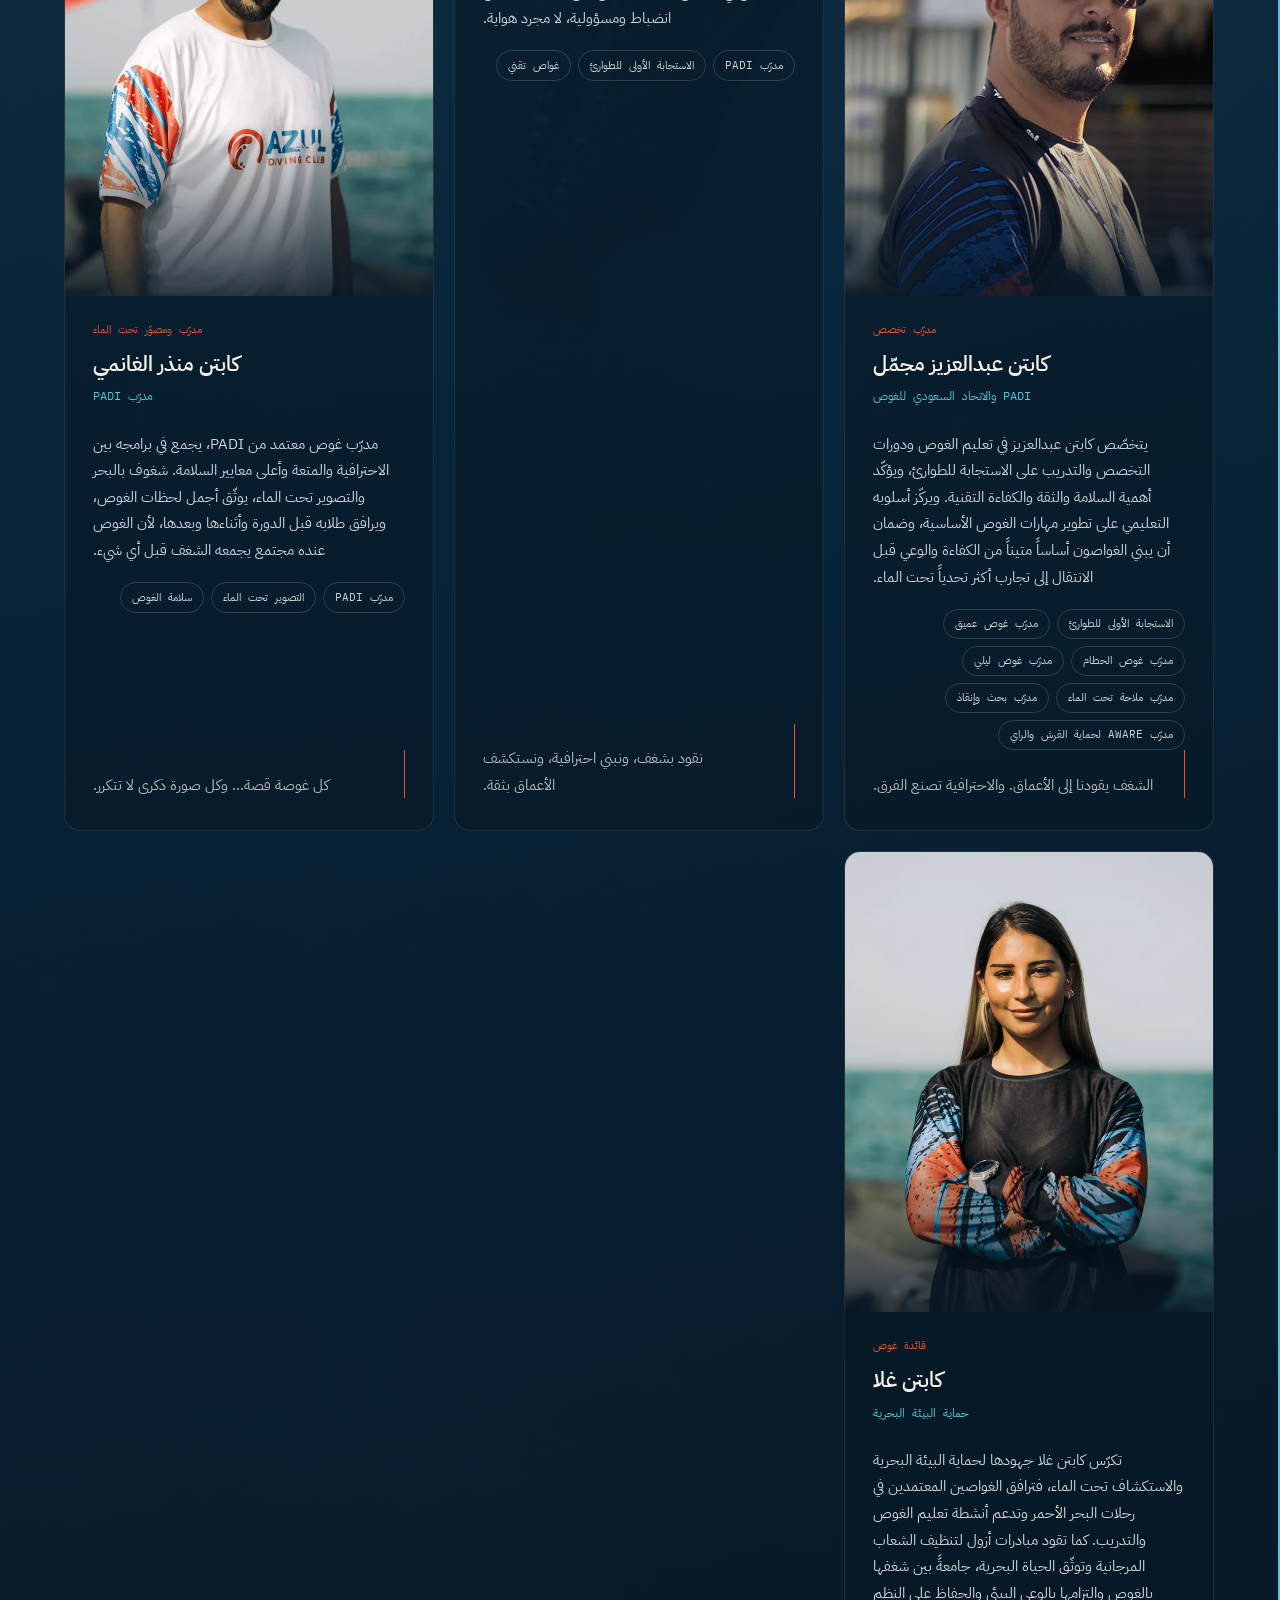
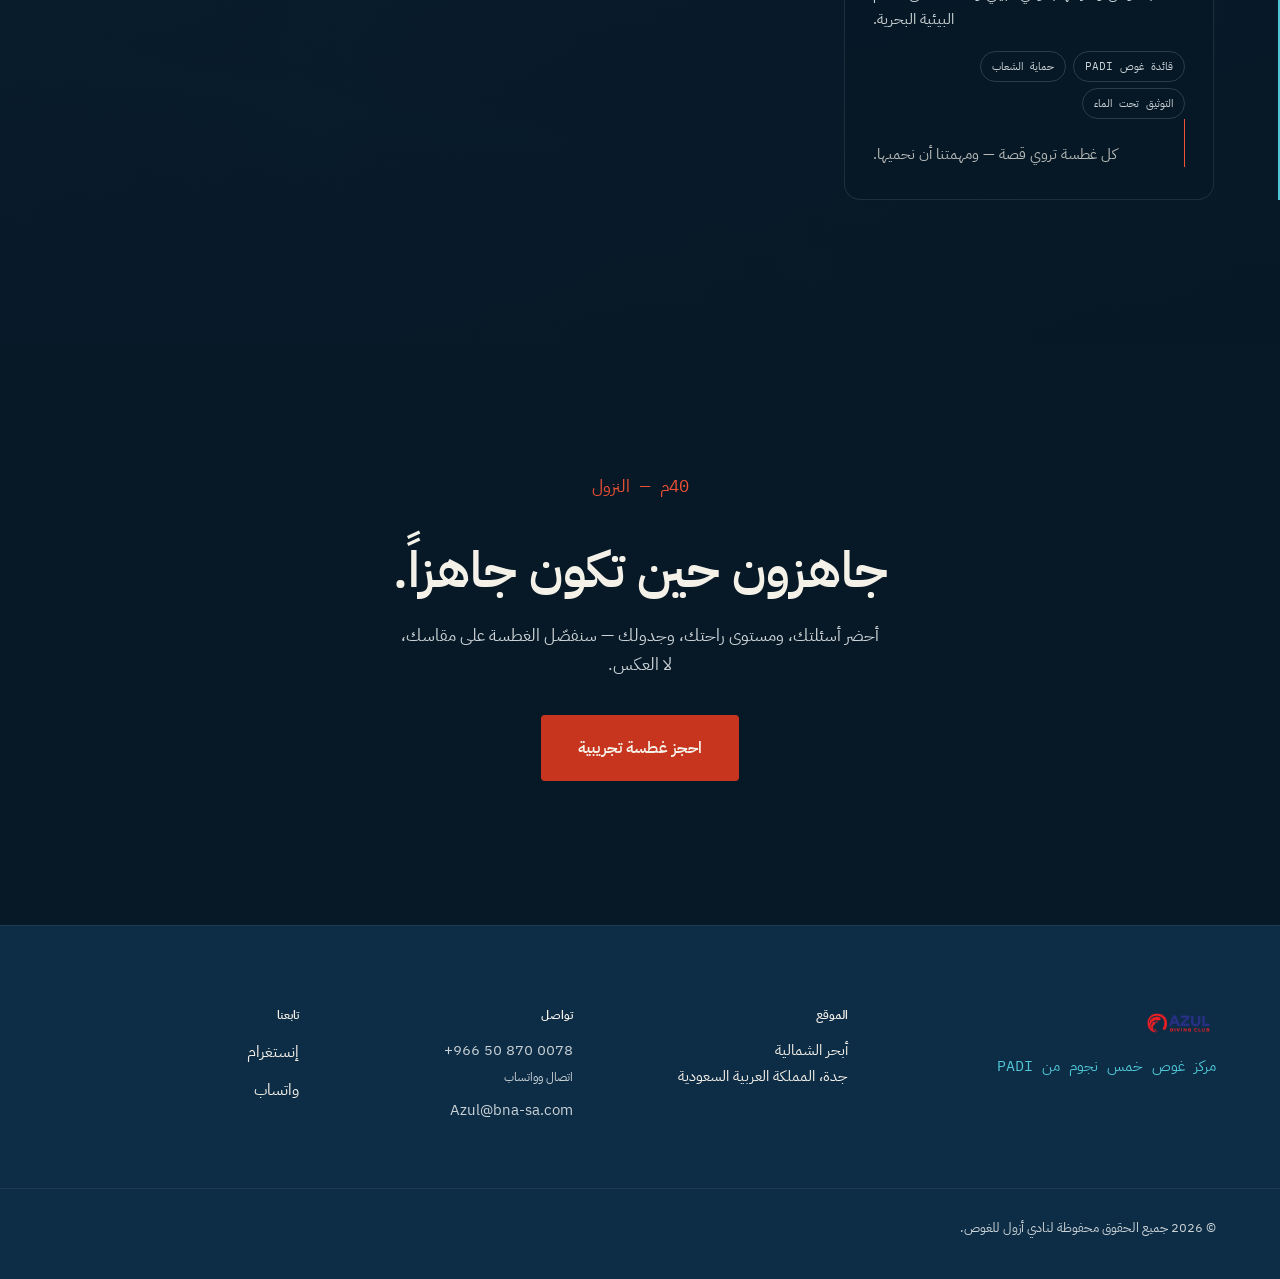
==== commit c0598526: "Add Capt. Ghala's and Capt. Munther's portraits Co-Authored-By: Claude Opus 5.5 <noreply@anthropic.c" ====
--- a/ar/index.html
+++ b/ar/index.html
@@ -548,6 +548,7 @@
 
         <li class="crew__card reveal">
           <div class="crew__head">
+            <figure class="crew__photo"><picture><source srcset="/assets/crew-munther.webp" type="image/webp"><img src="/assets/crew-munther.jpg" alt="الكابتن منذر الغانمي بقميص أزول وقبعة على حاجز الأمواج قرب البحر" loading="lazy" width="640" height="800"></picture></figure>
             <p class="crew__role">مدرّب ومصوّر تحت الماء</p>
             <h3 class="crew__name">كابتن منذر الغانمي</h3>
             <p class="crew__rank">مدرّب PADI</p>
@@ -569,6 +570,7 @@
 
         <li class="crew__card reveal">
           <div class="crew__head">
+            <figure class="crew__photo"><picture><source srcset="/assets/crew-ghala.webp" type="image/webp"><img src="/assets/crew-ghala.jpg" alt="الكابتن غلا على حاجز الأمواج وخلفها علم الغوص والبحر" loading="lazy" width="640" height="800"></picture></figure>
             <p class="crew__role">قائدة غوص</p>
             <h3 class="crew__name">كابتن غلا</h3>
             <p class="crew__rank">حماية البيئة البحرية</p>
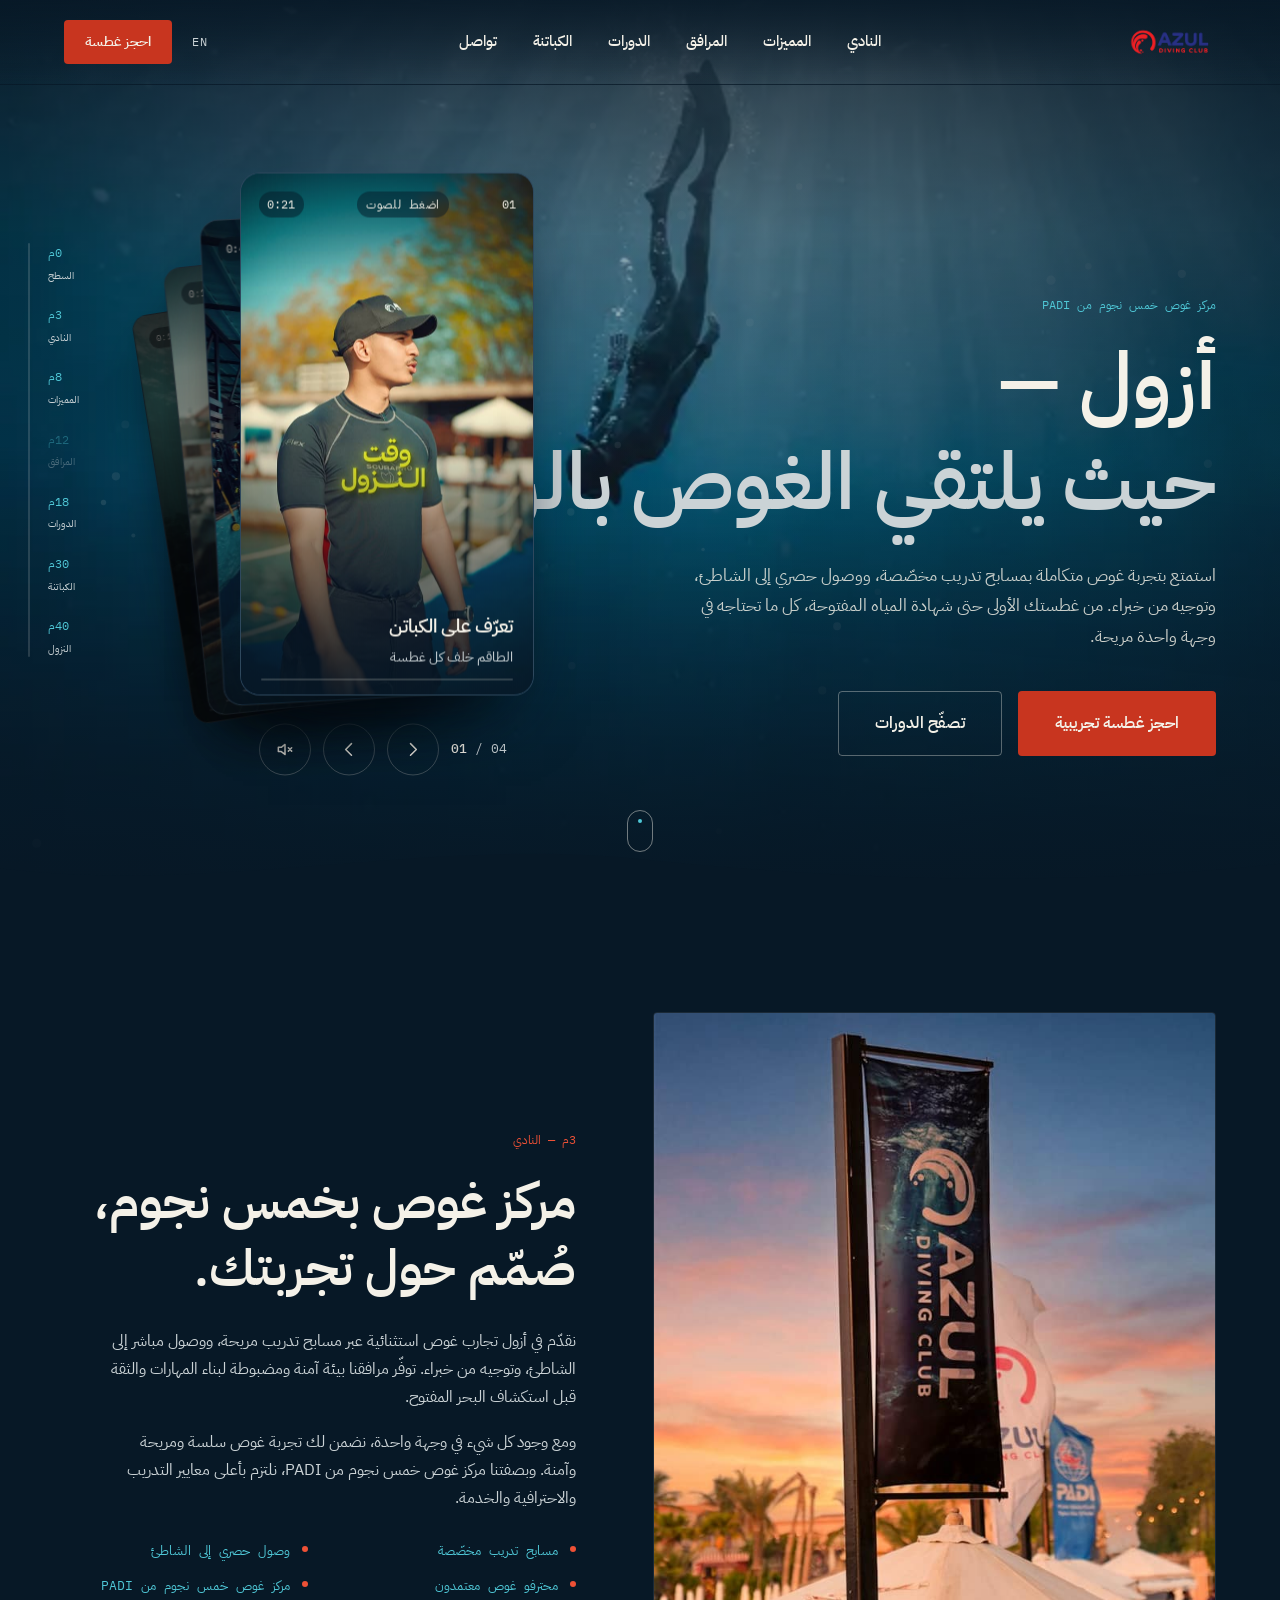
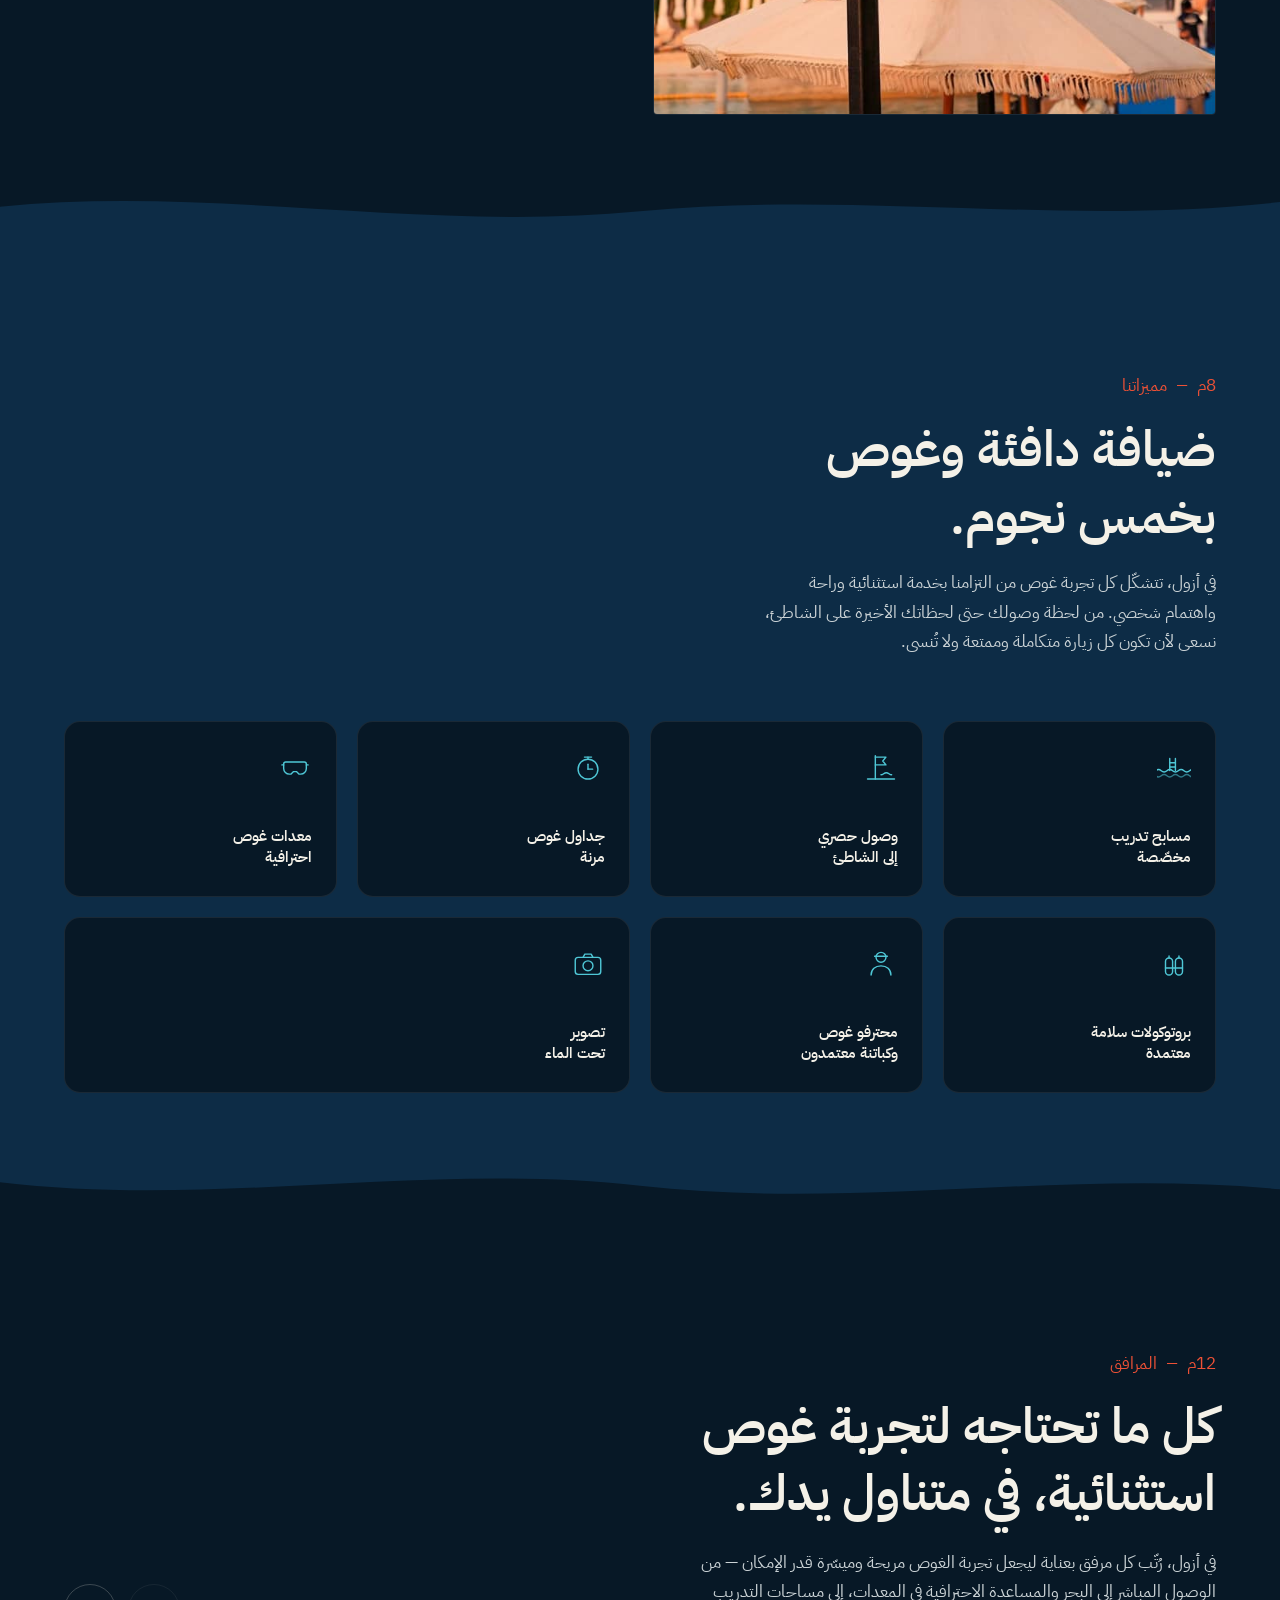
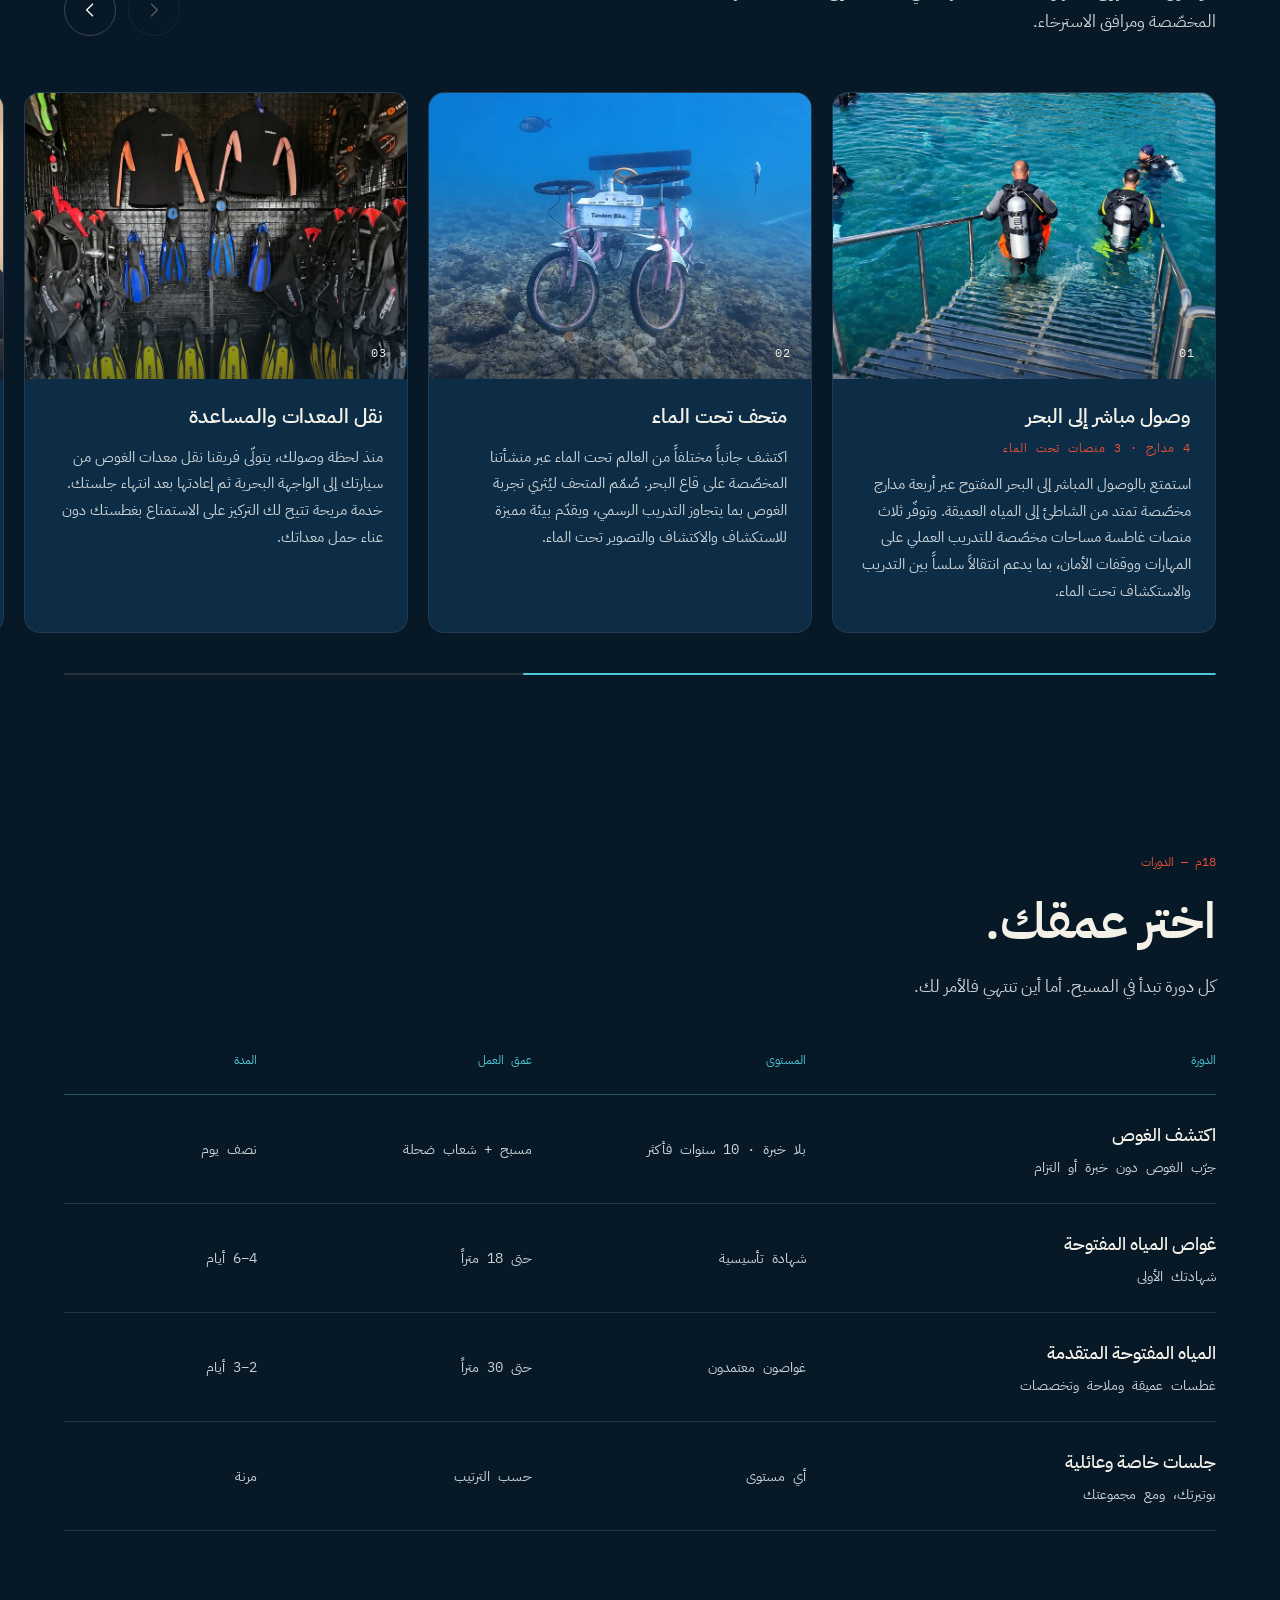
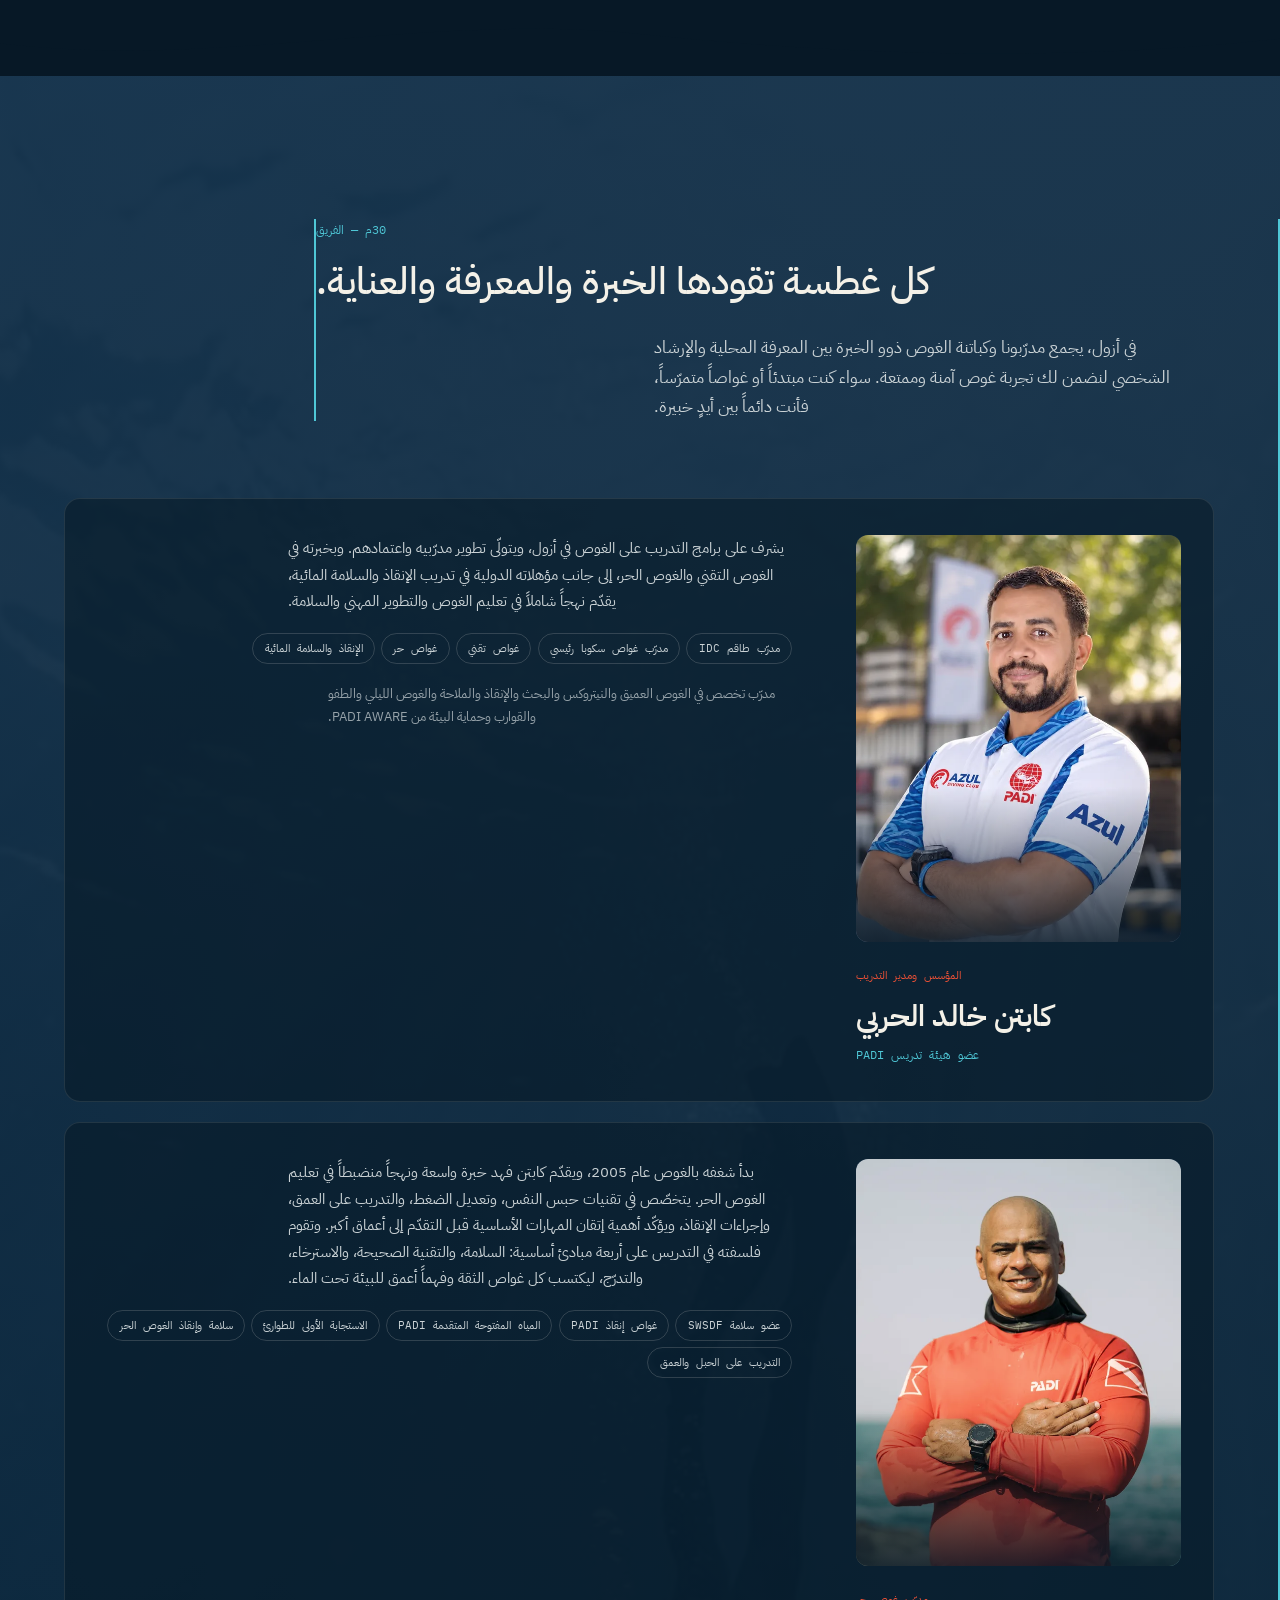
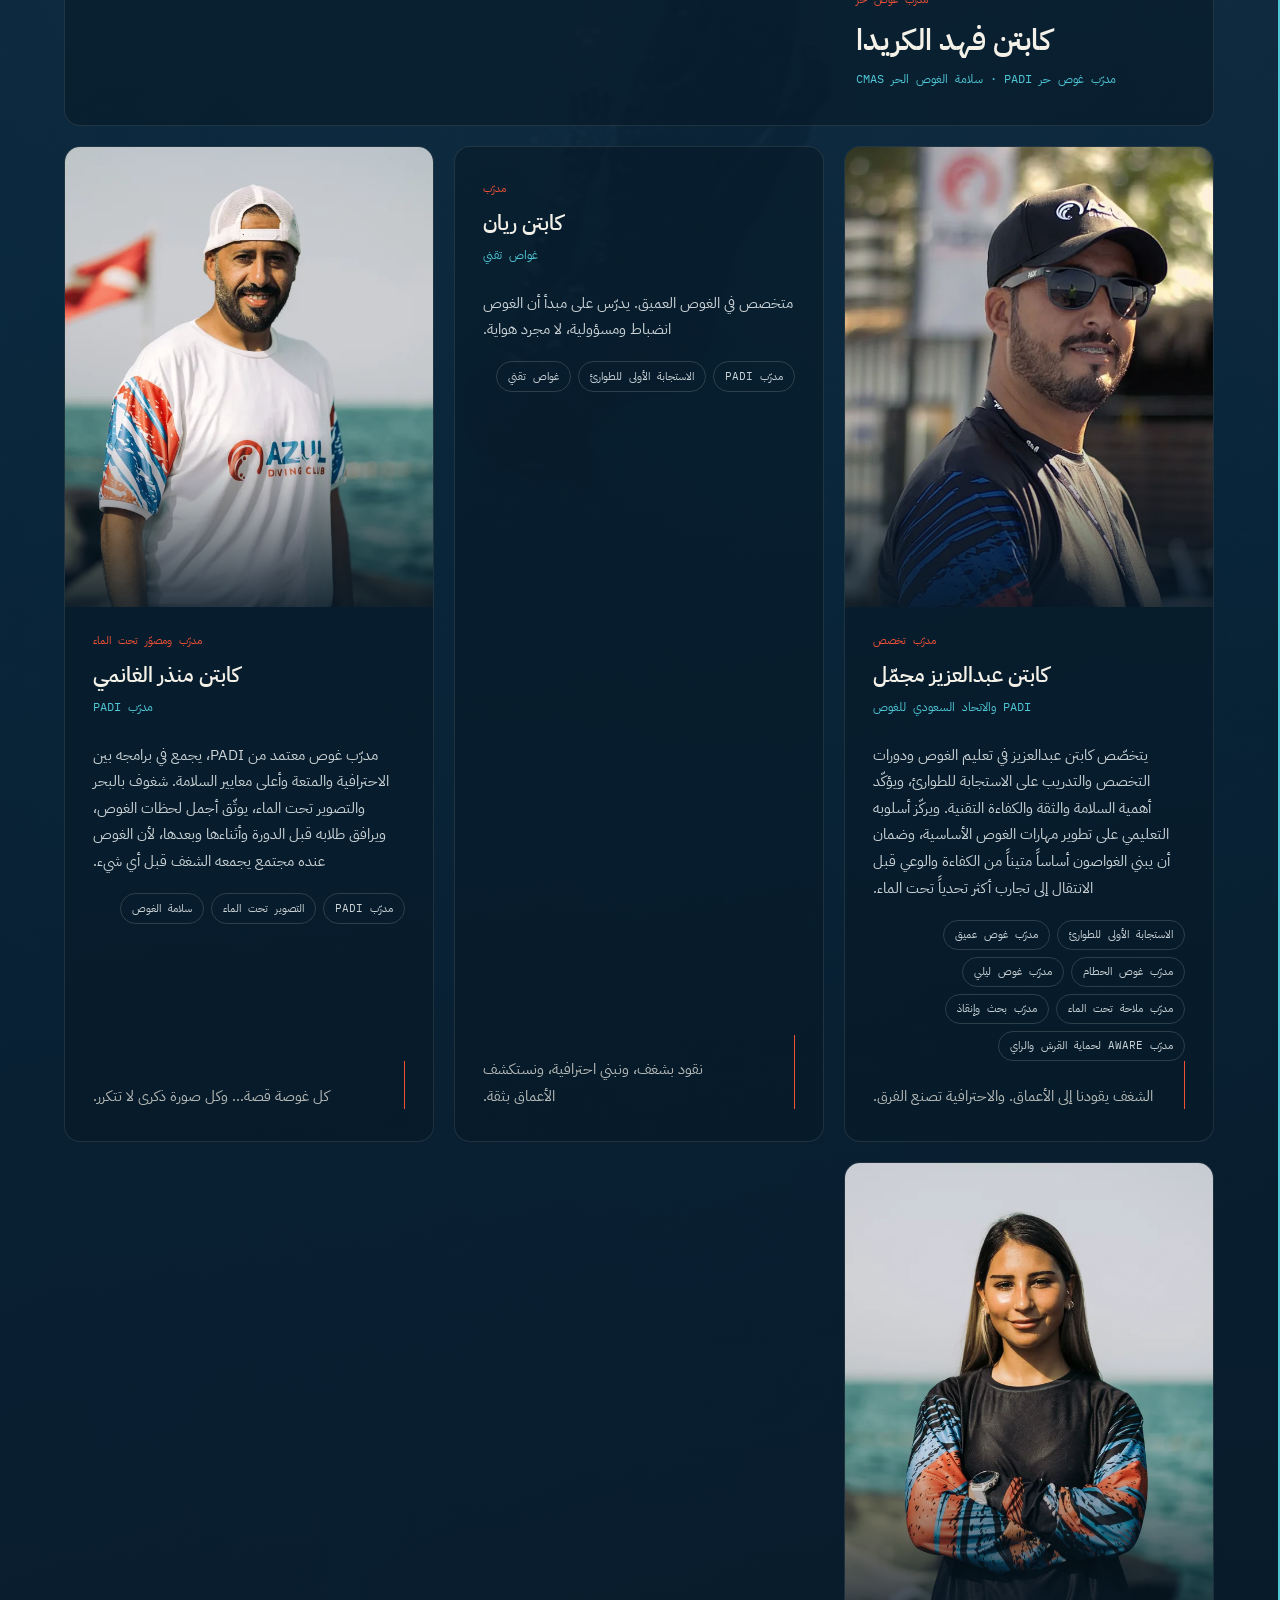
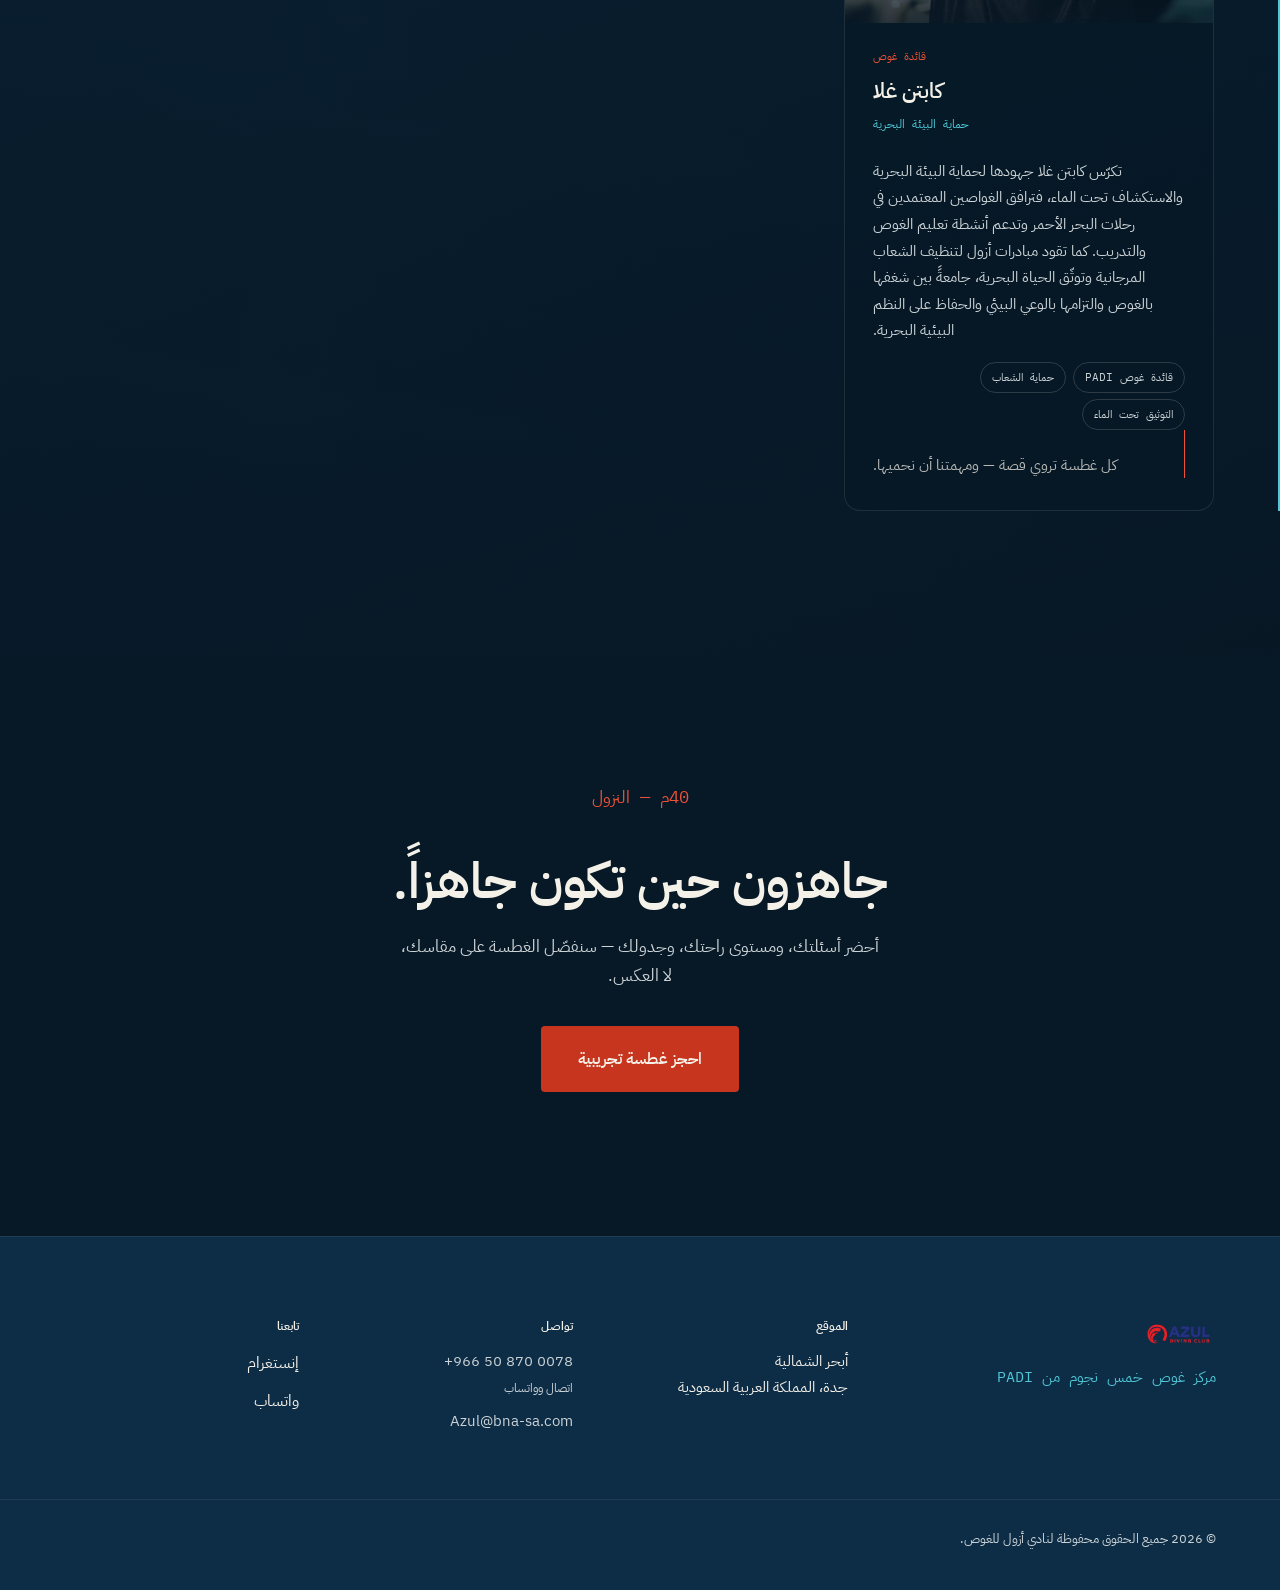
==== commit 229c3494: "Add Capt. Fahad's portrait Co-Authored-By: Claude Opus 5.5 <noreply@anthropic.com>" ====
--- a/ar/index.html
+++ b/ar/index.html
@@ -477,6 +477,7 @@
 
         <li class="crew__card crew__card--lead reveal">
           <div class="crew__head">
+            <figure class="crew__photo"><picture><source srcset="/assets/crew-fahad.webp" type="image/webp"><img src="/assets/crew-fahad.jpg" alt="الكابتن فهد الكريدا عاقداً ذراعيه بقميص PADI أحمر على حاجز الأمواج قرب البحر" loading="lazy" width="640" height="800"></picture></figure>
             <p class="crew__role">مدرّب غوص حر</p>
             <h3 class="crew__name">كابتن فهد الكريدا</h3>
             <p class="crew__rank">مدرّب غوص حر PADI &middot; سلامة الغوص الحر CMAS</p>
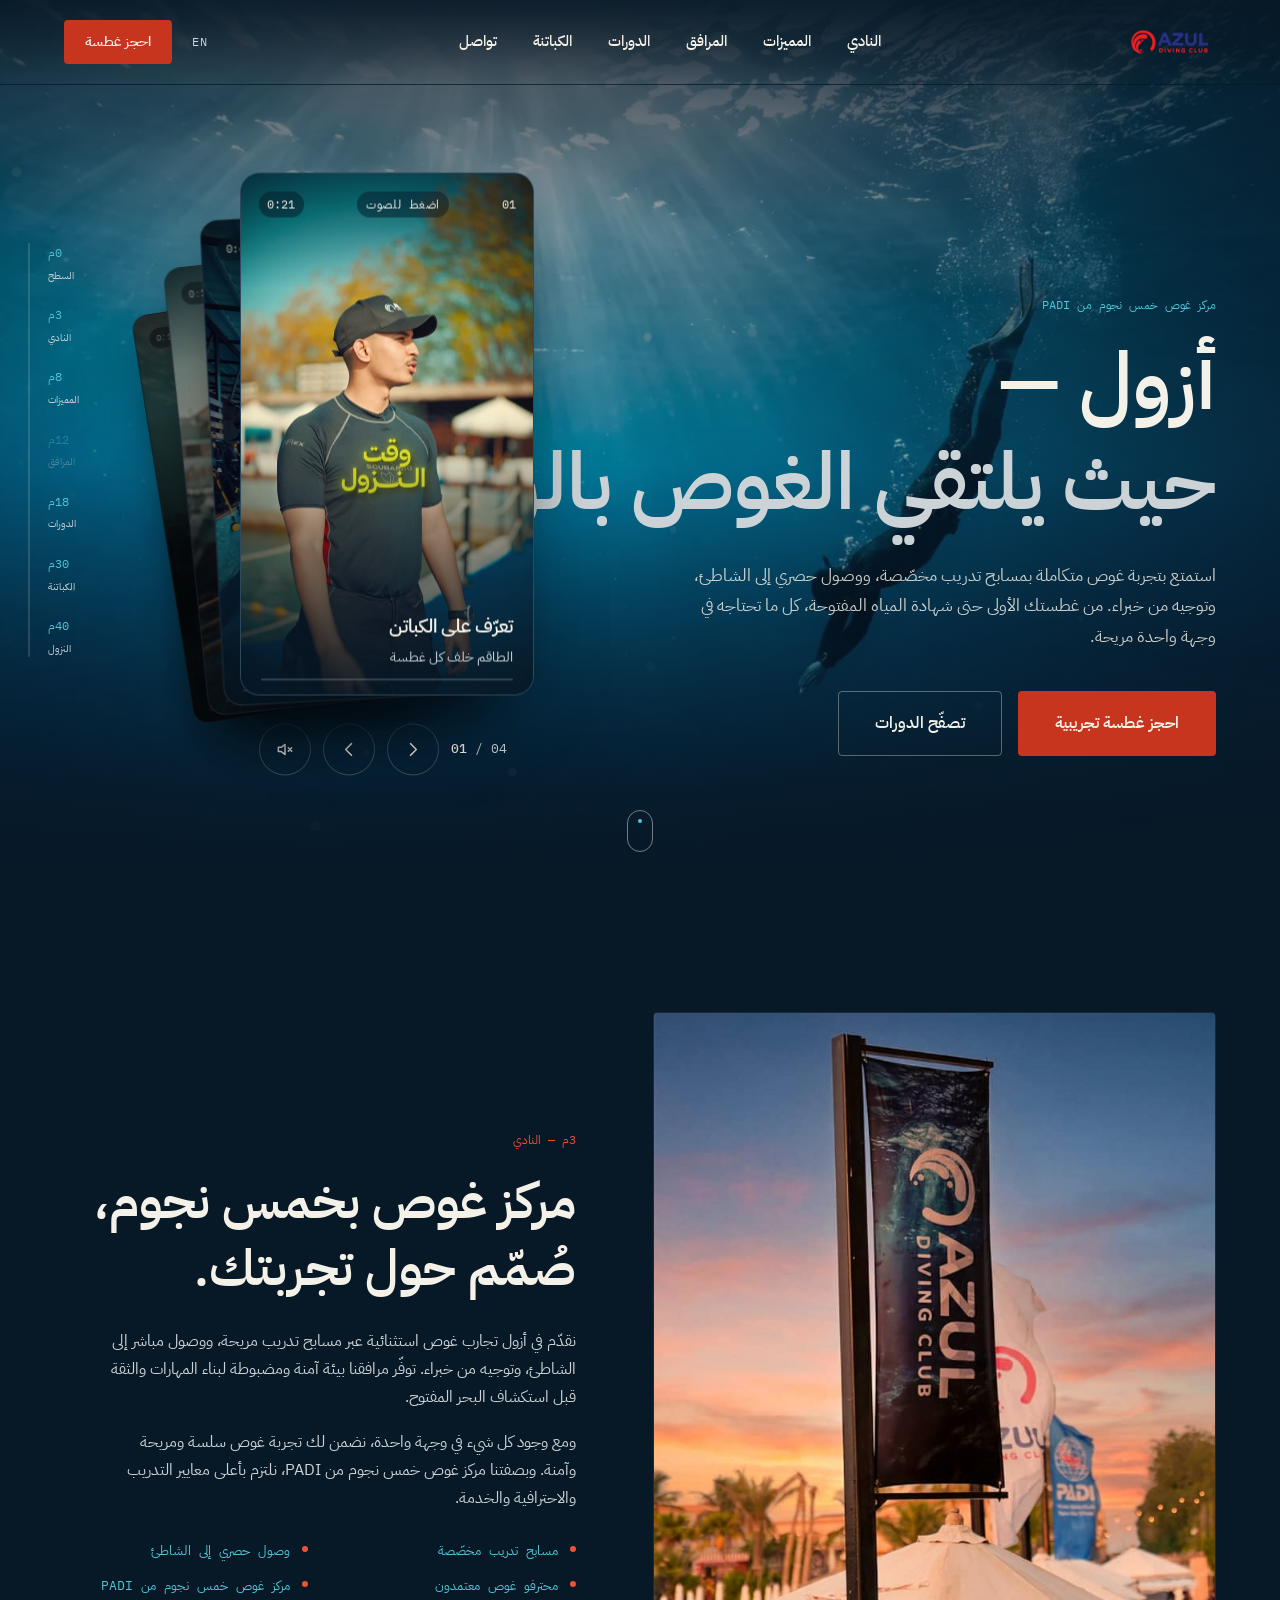
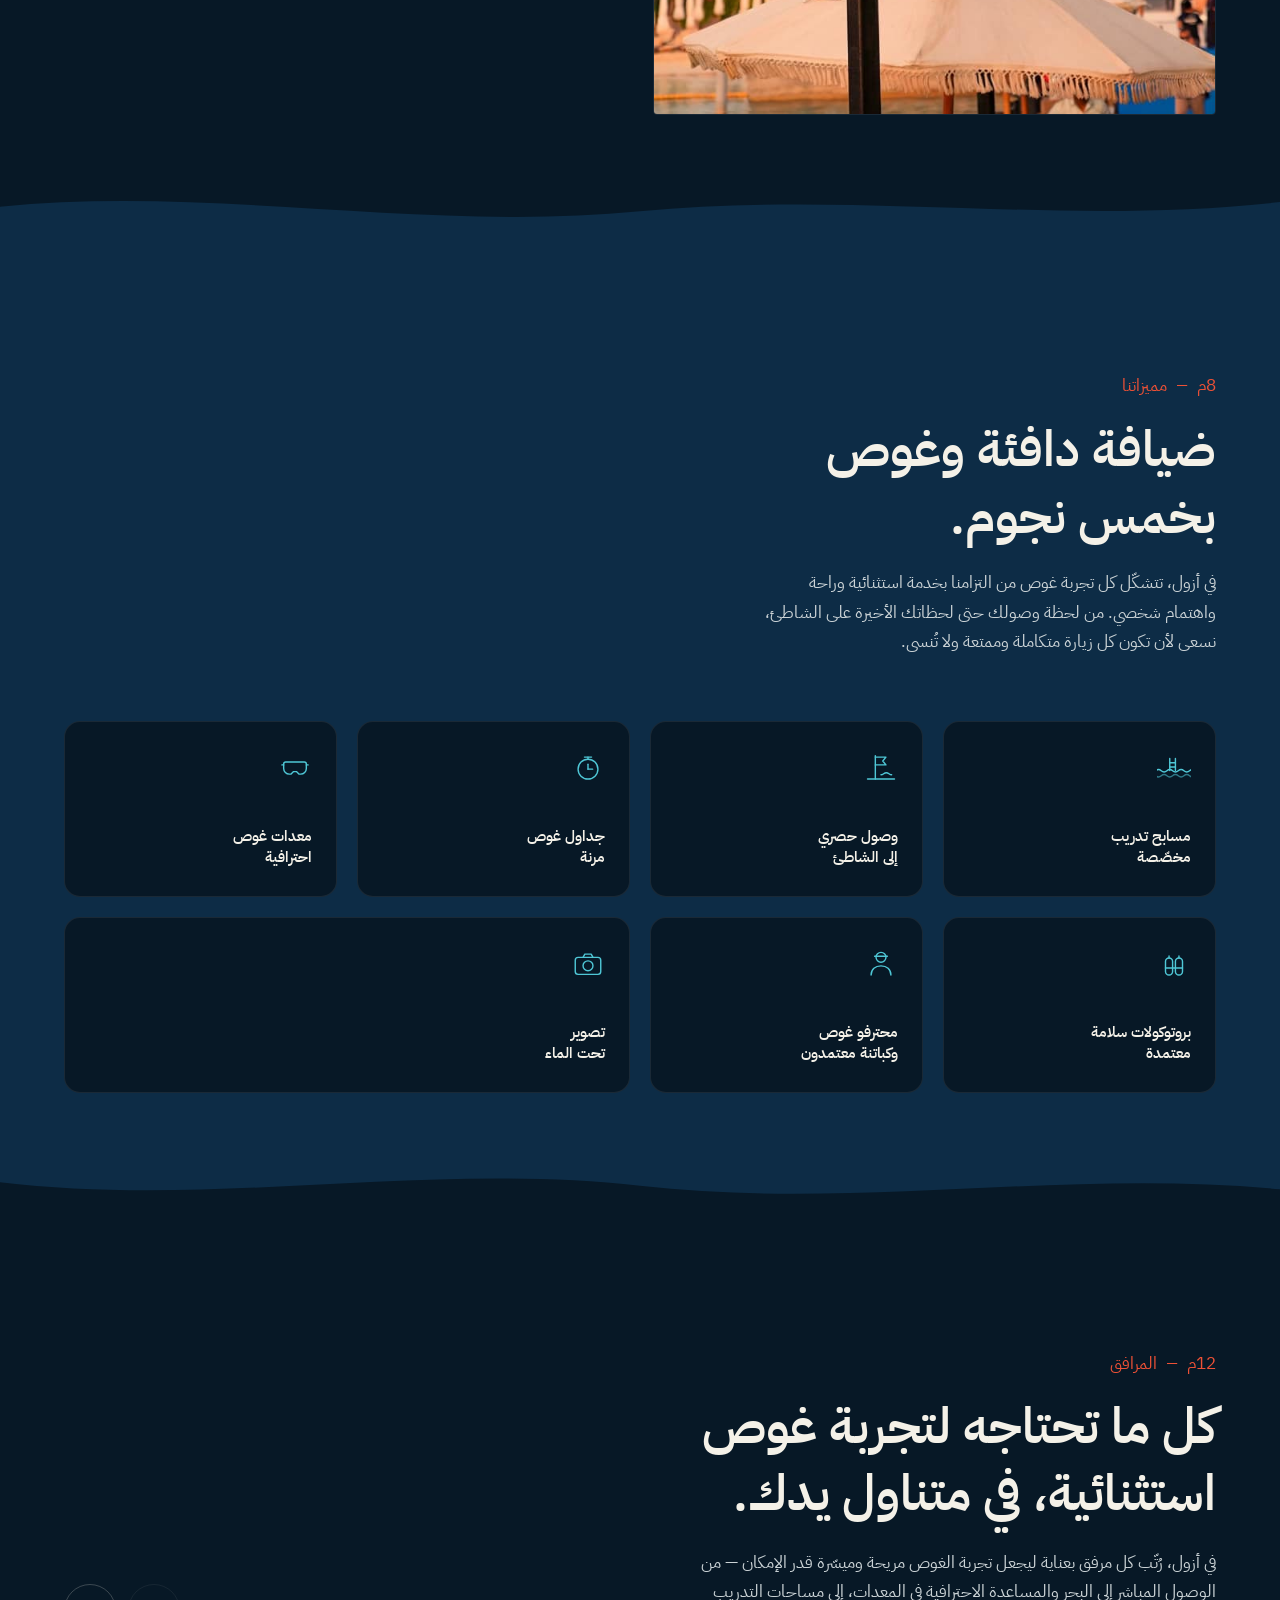
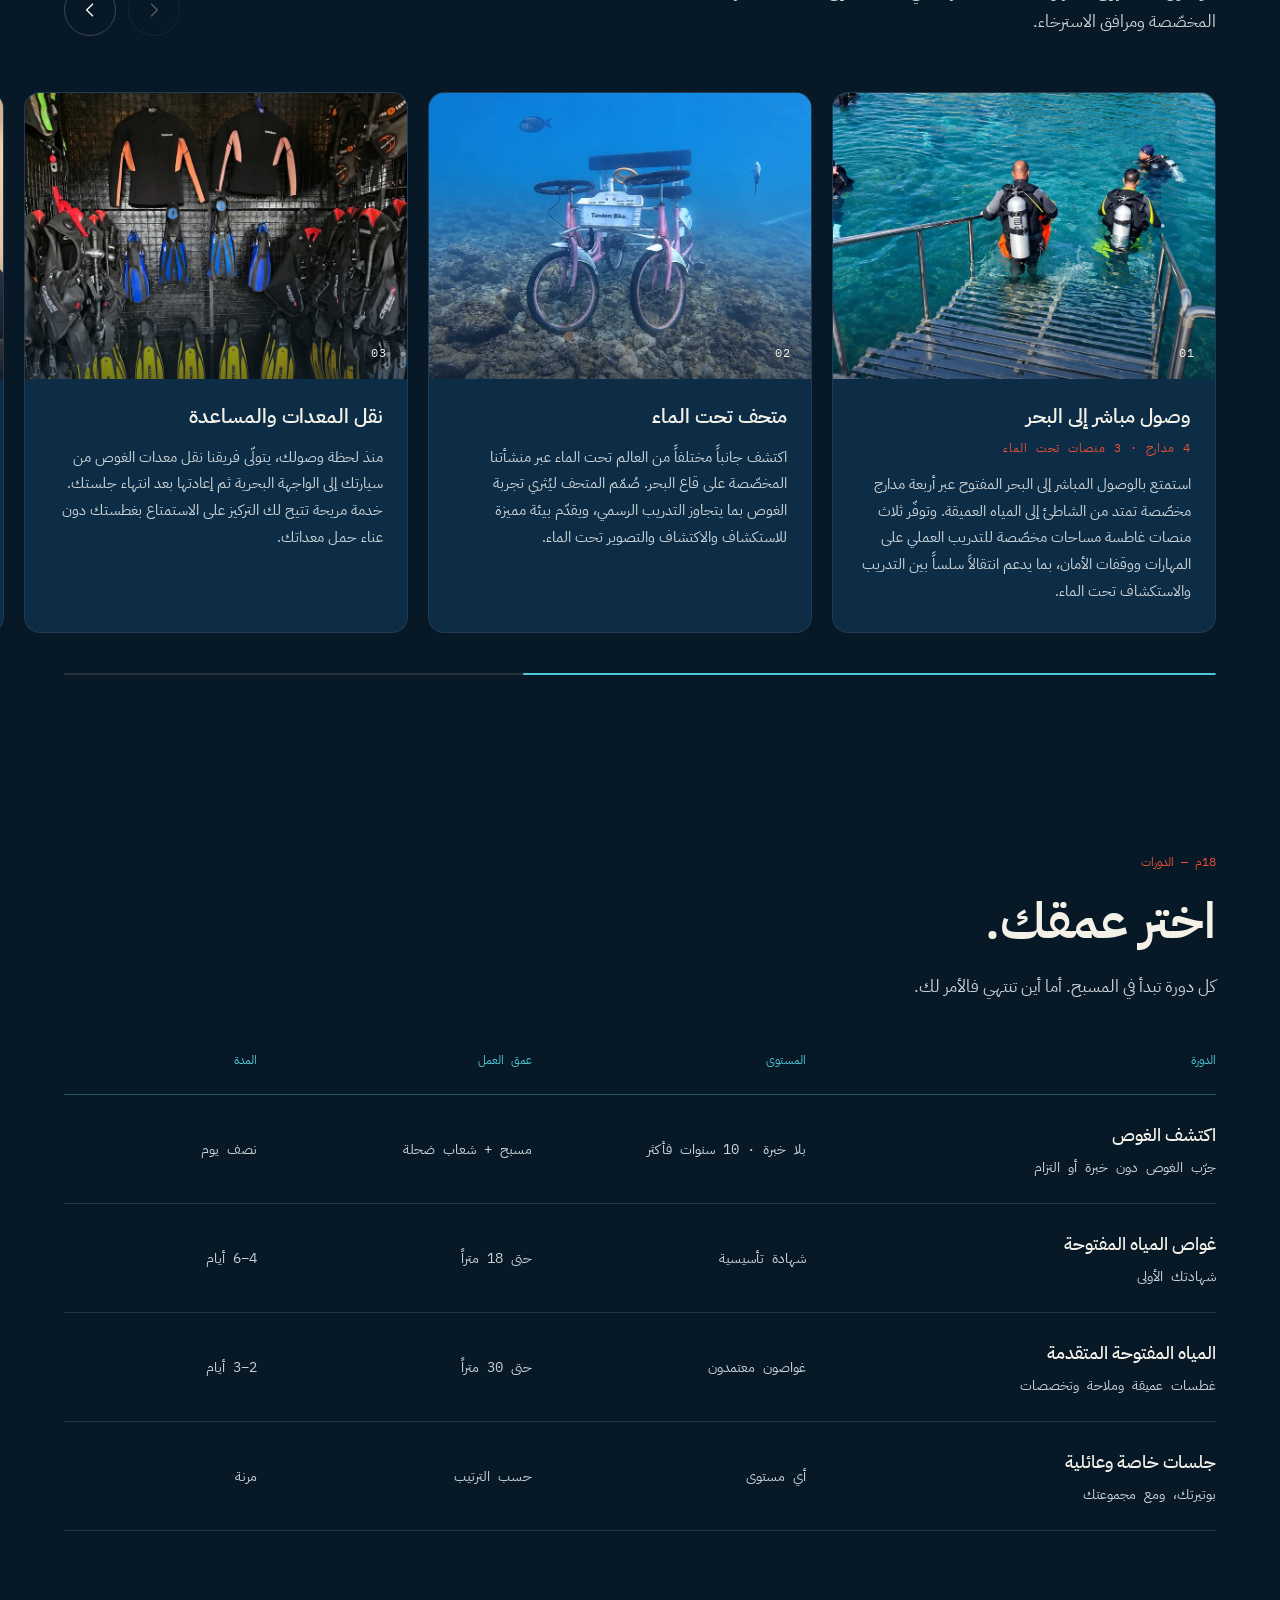
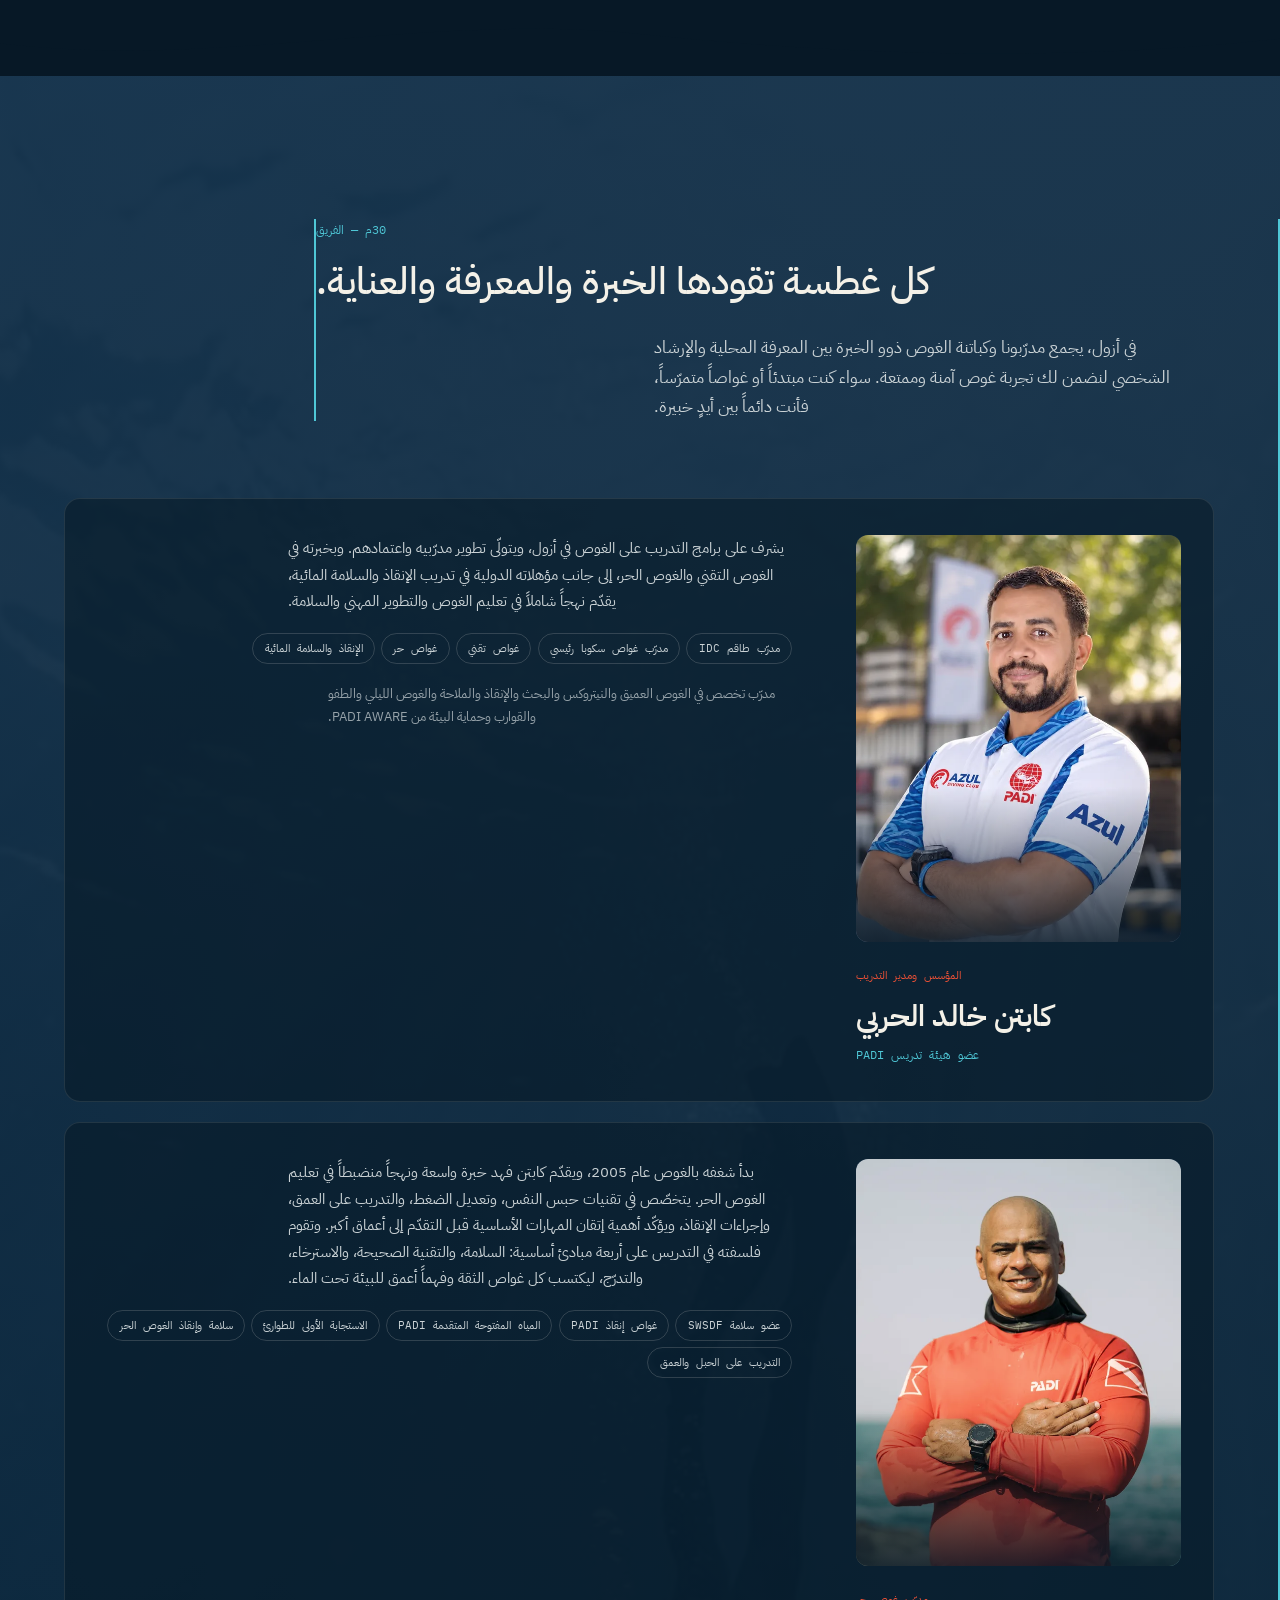
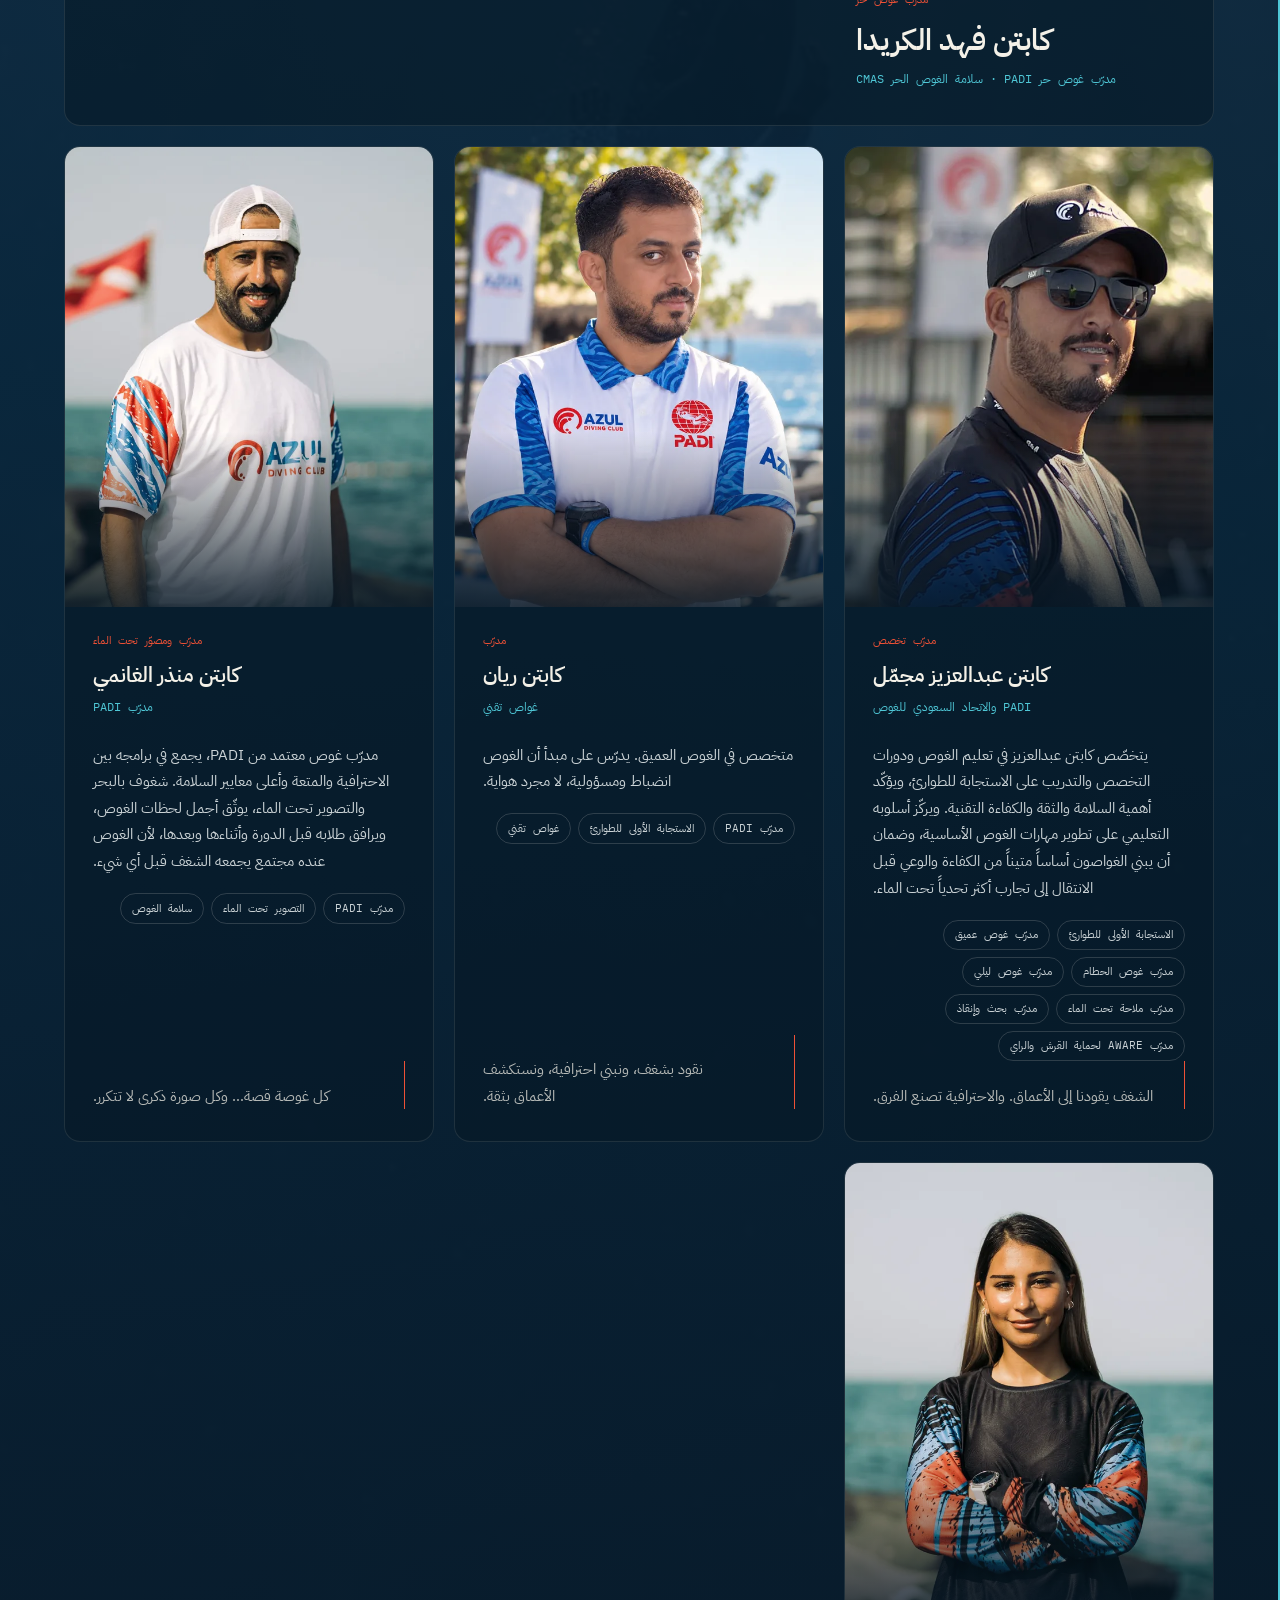
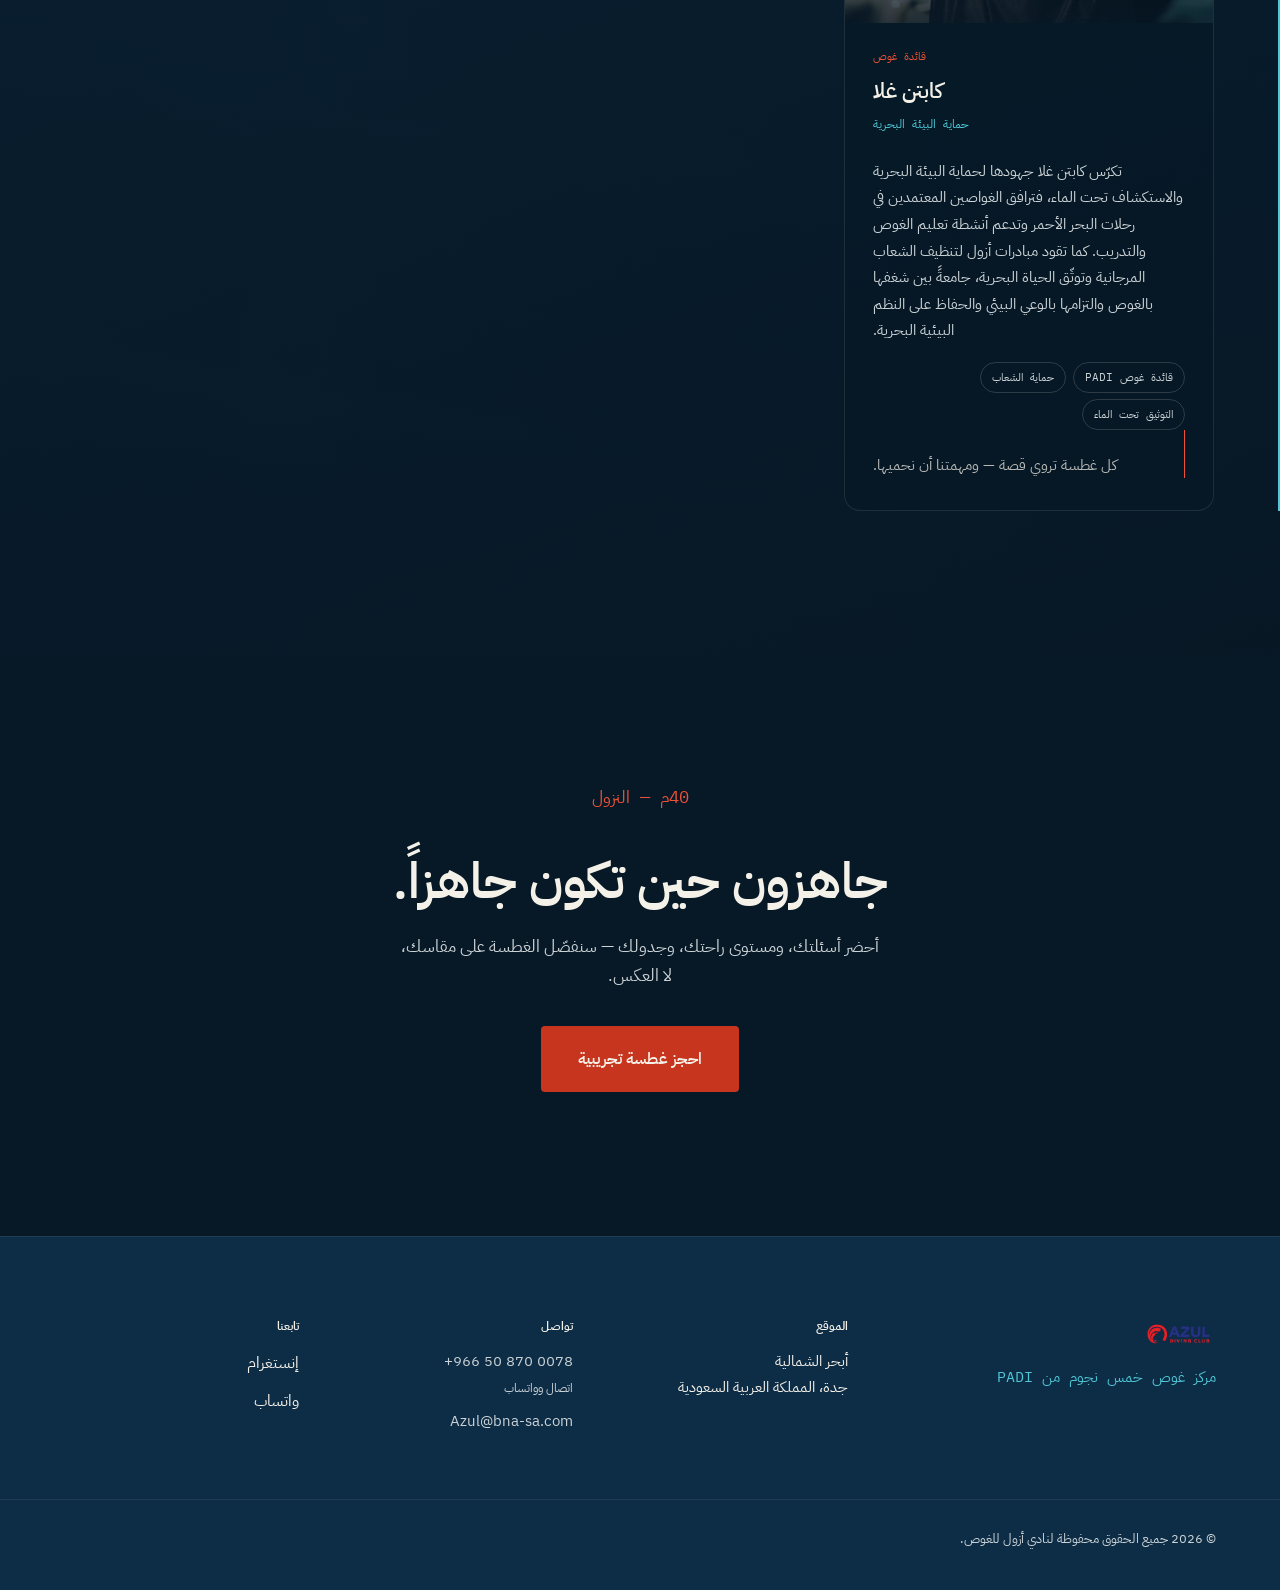
==== commit 1c11e36e: "Add Capt. Rayan's portrait Co-Authored-By: Claude Opus 5.5 <noreply@anthropic.com>" ====
--- a/ar/index.html
+++ b/ar/index.html
@@ -530,6 +530,7 @@
 
         <li class="crew__card reveal">
           <div class="crew__head">
+            <figure class="crew__photo"><picture><source srcset="/assets/crew-rayan.webp" type="image/webp"><img src="/assets/crew-rayan.jpg" alt="الكابتن ريان، مكتوف الذراعين، بقميص أزول وPADI بجانب البحر" loading="lazy" width="640" height="800"></picture></figure>
             <p class="crew__role">مدرّب</p>
             <h3 class="crew__name">كابتن ريان</h3>
             <p class="crew__rank">غواص تقني</p>
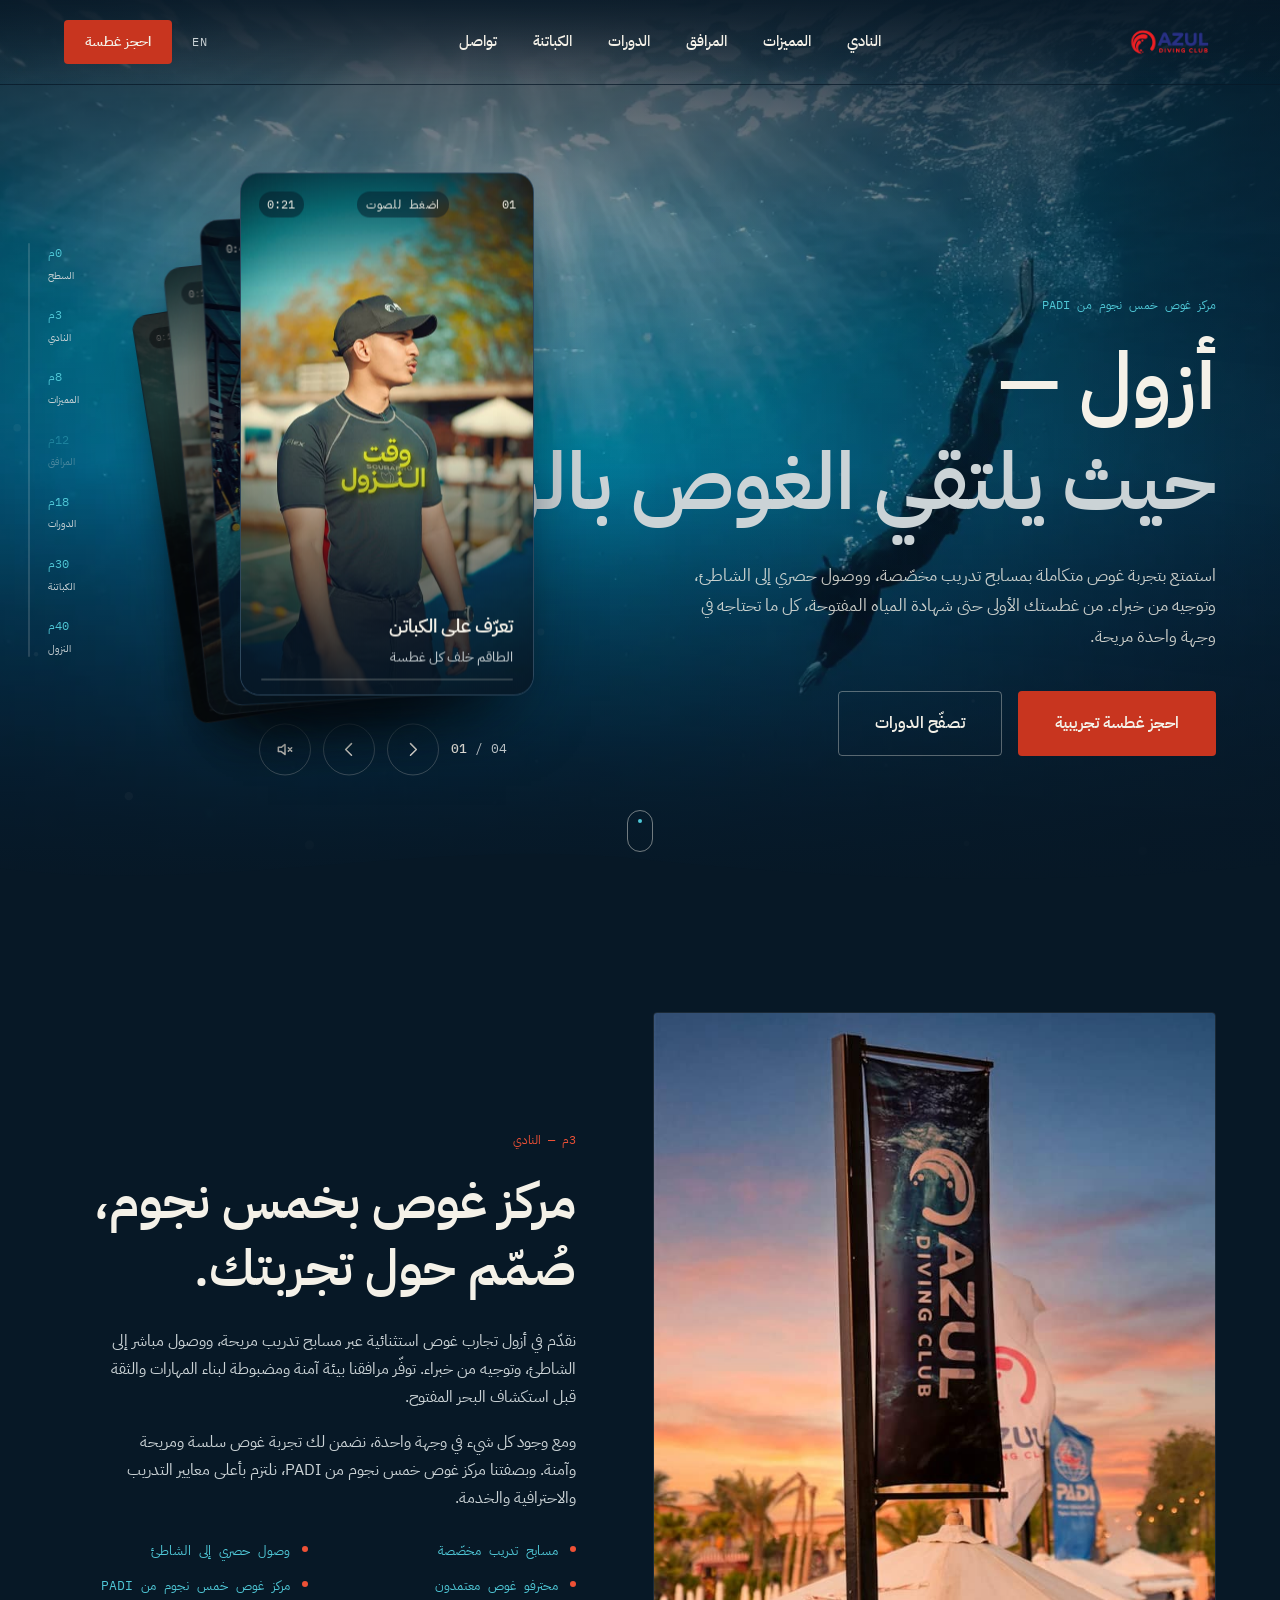
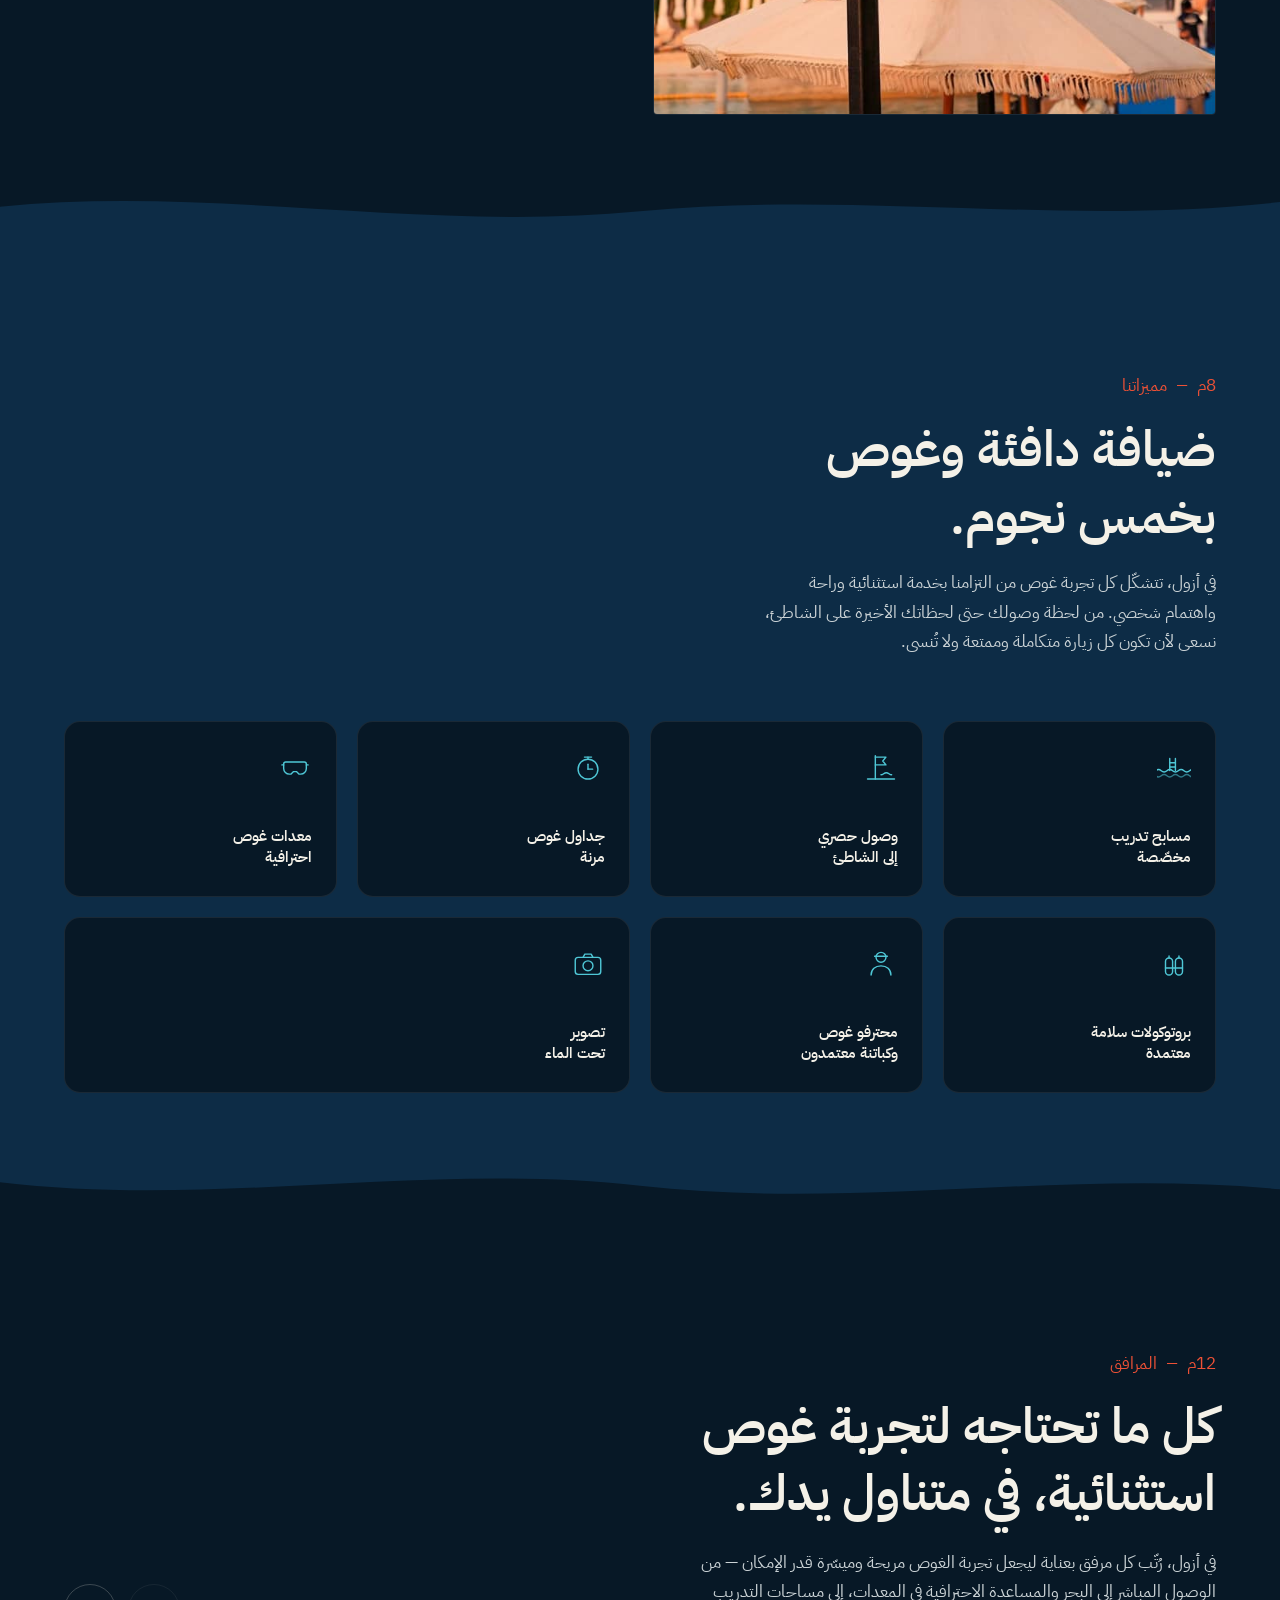
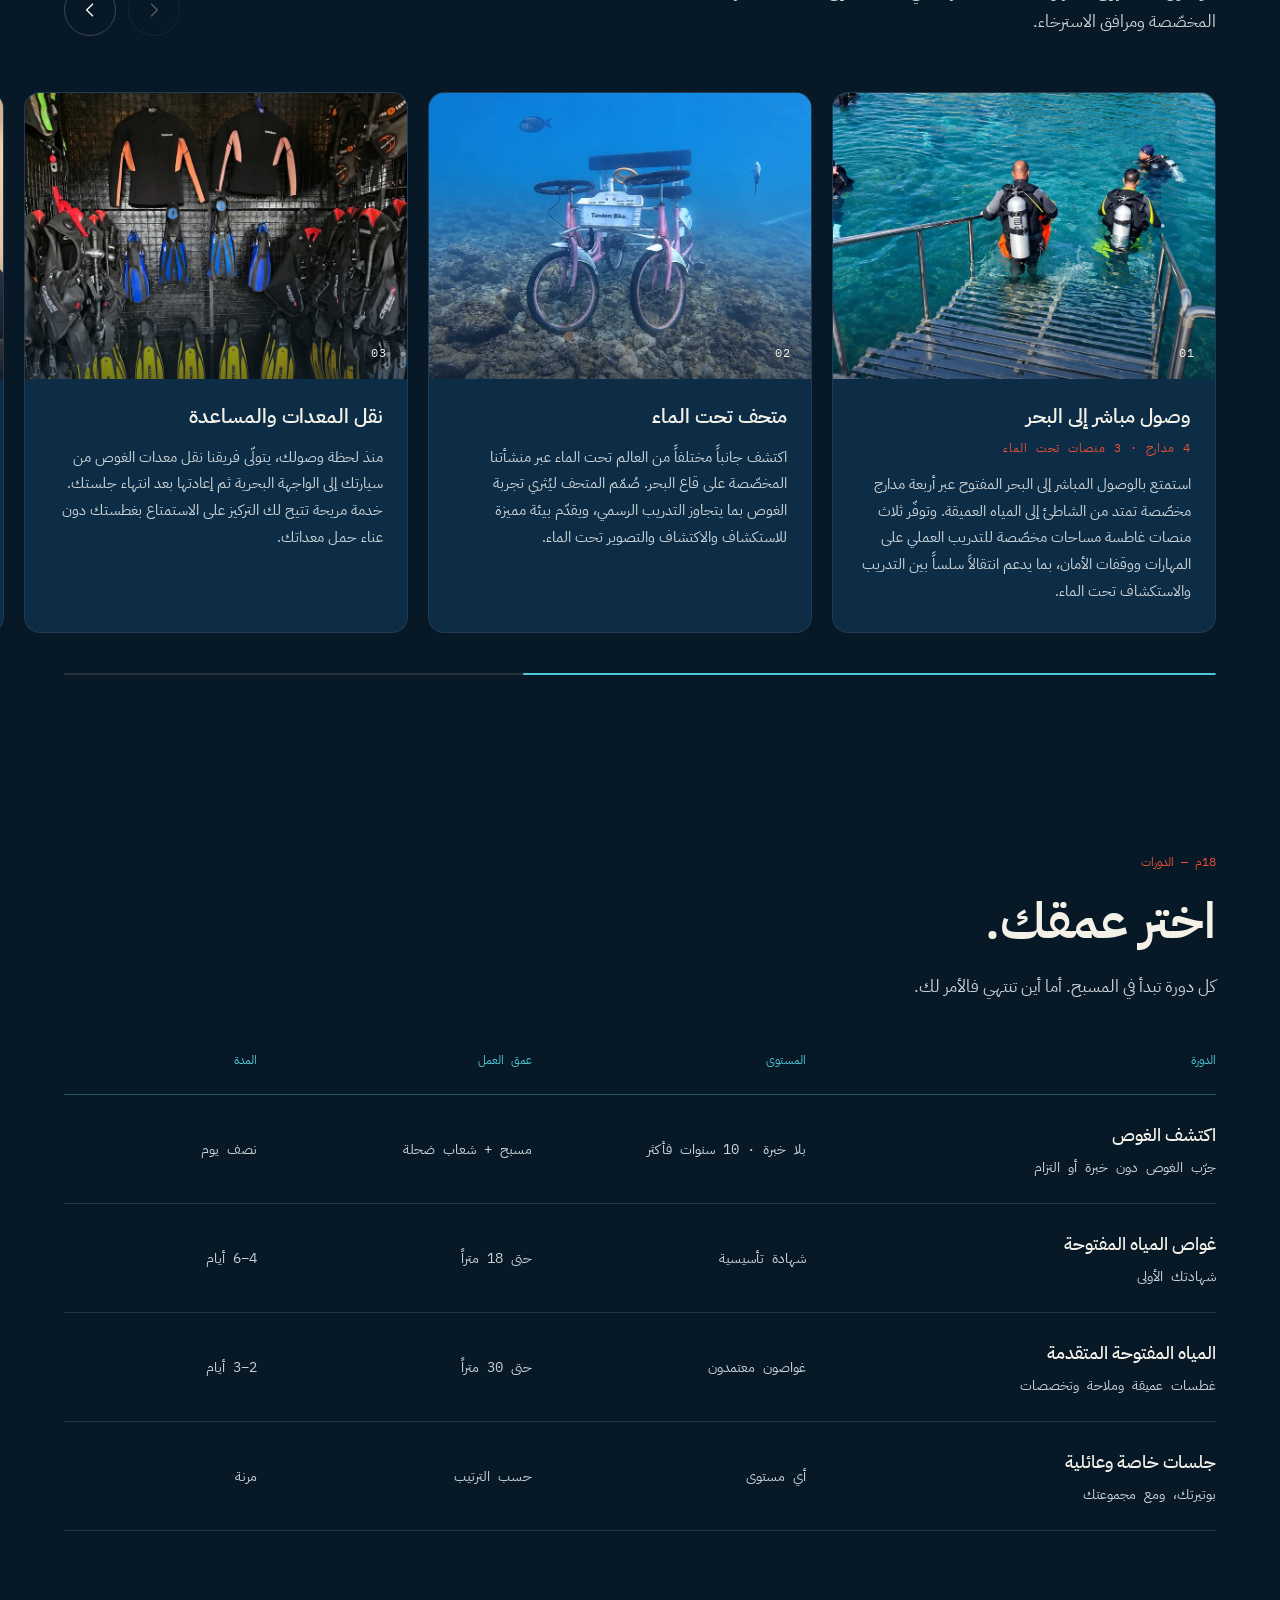
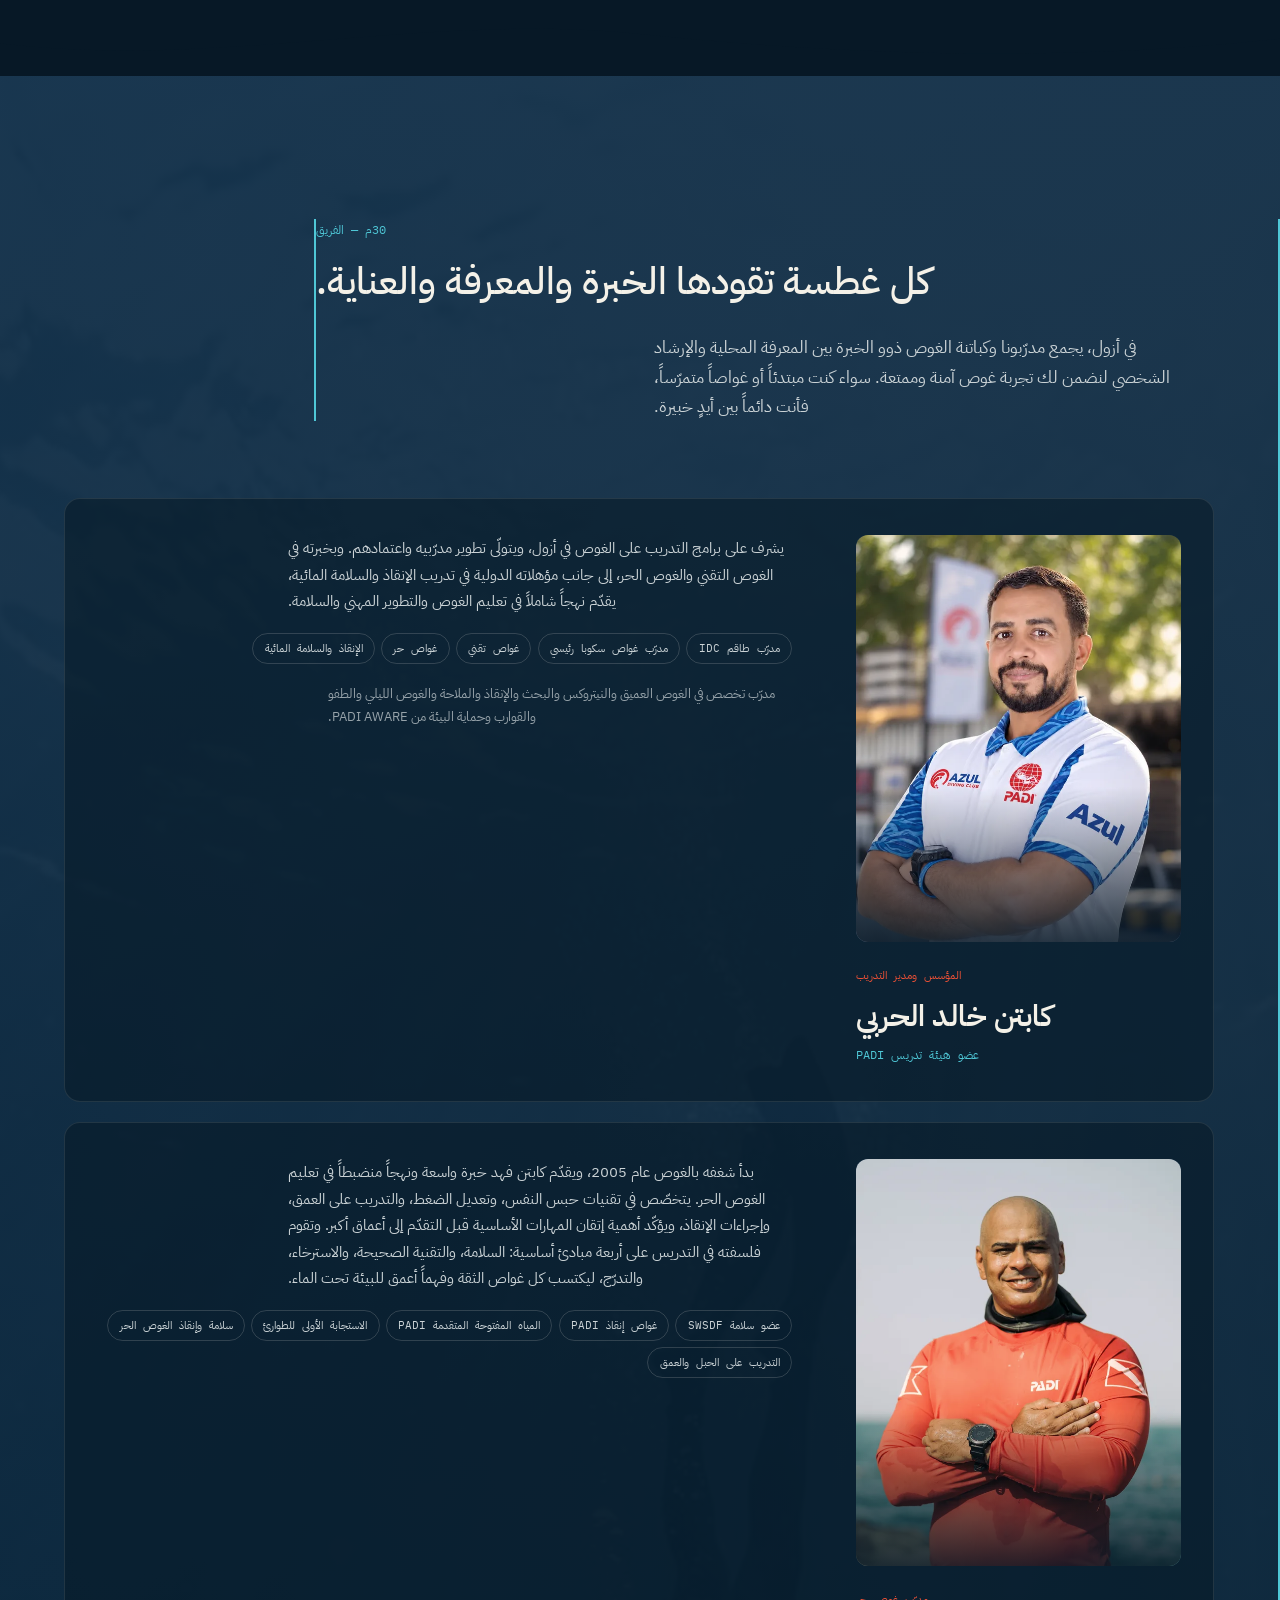
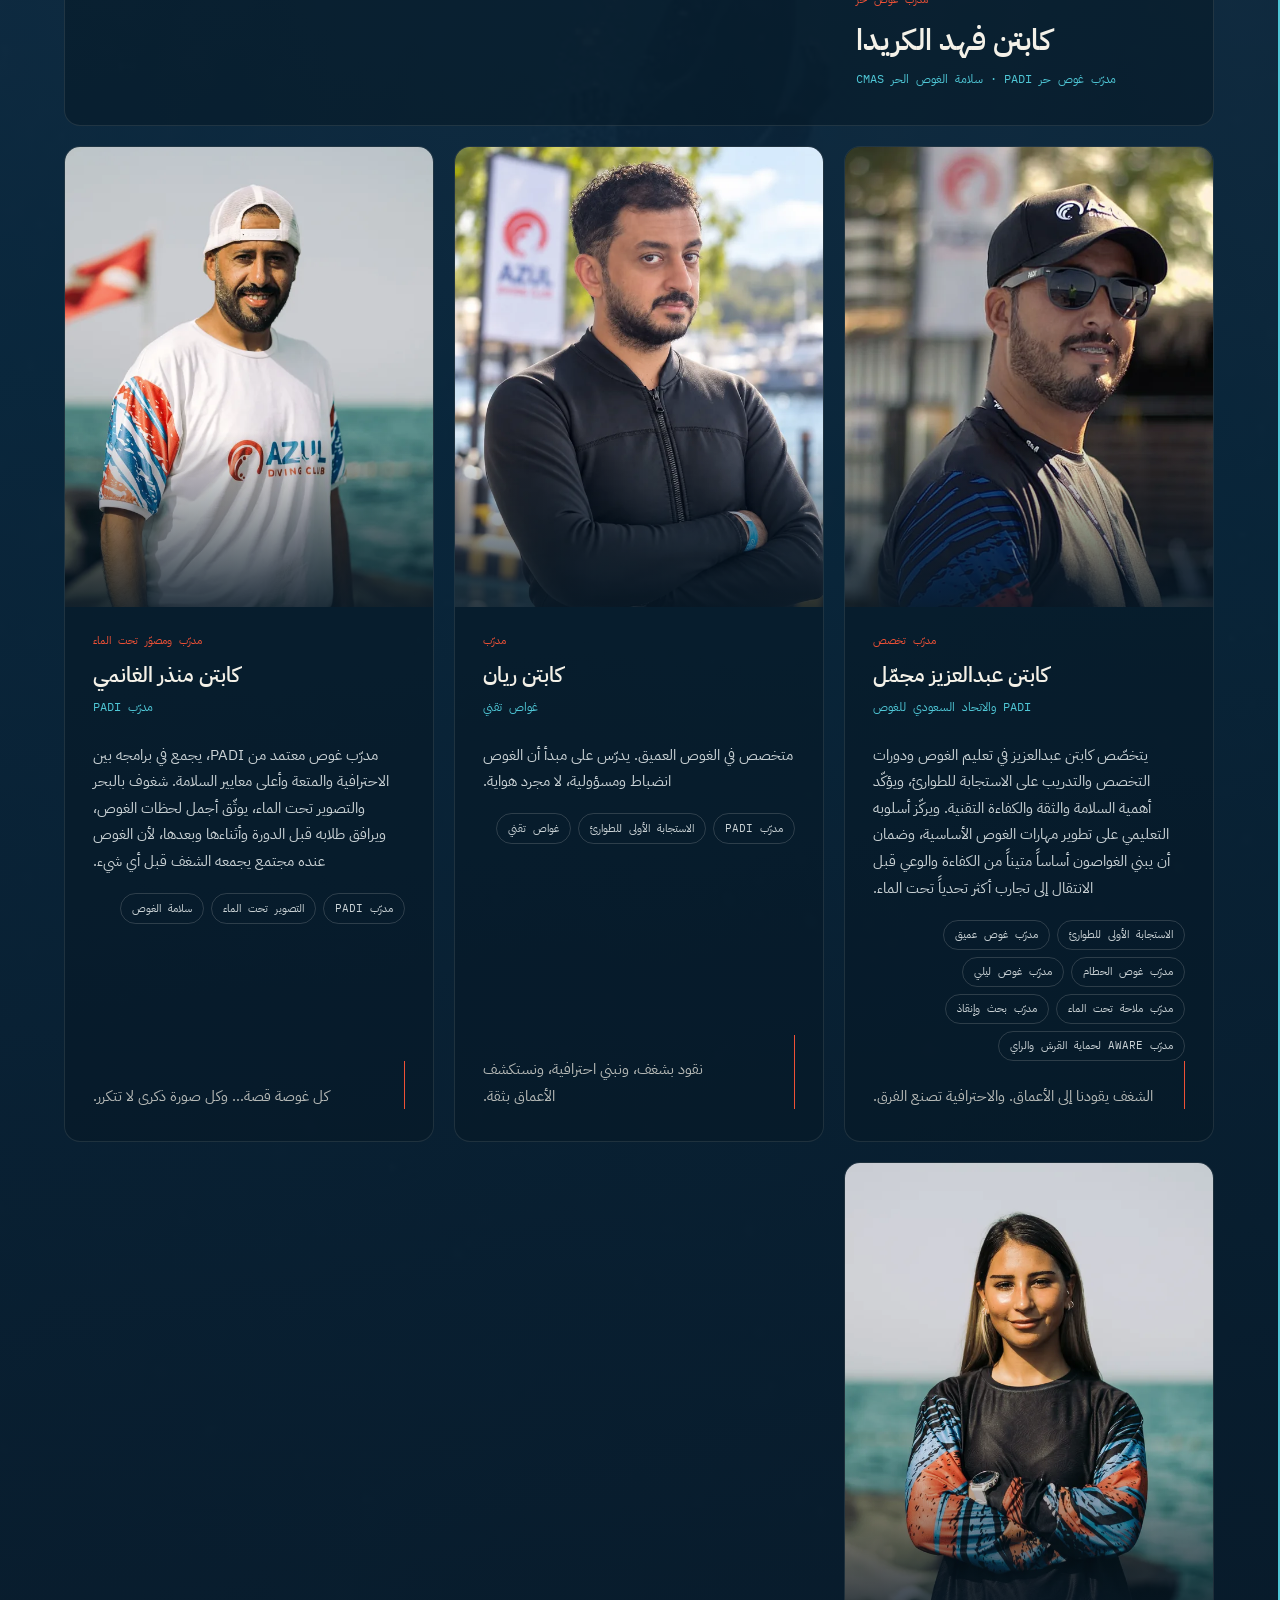
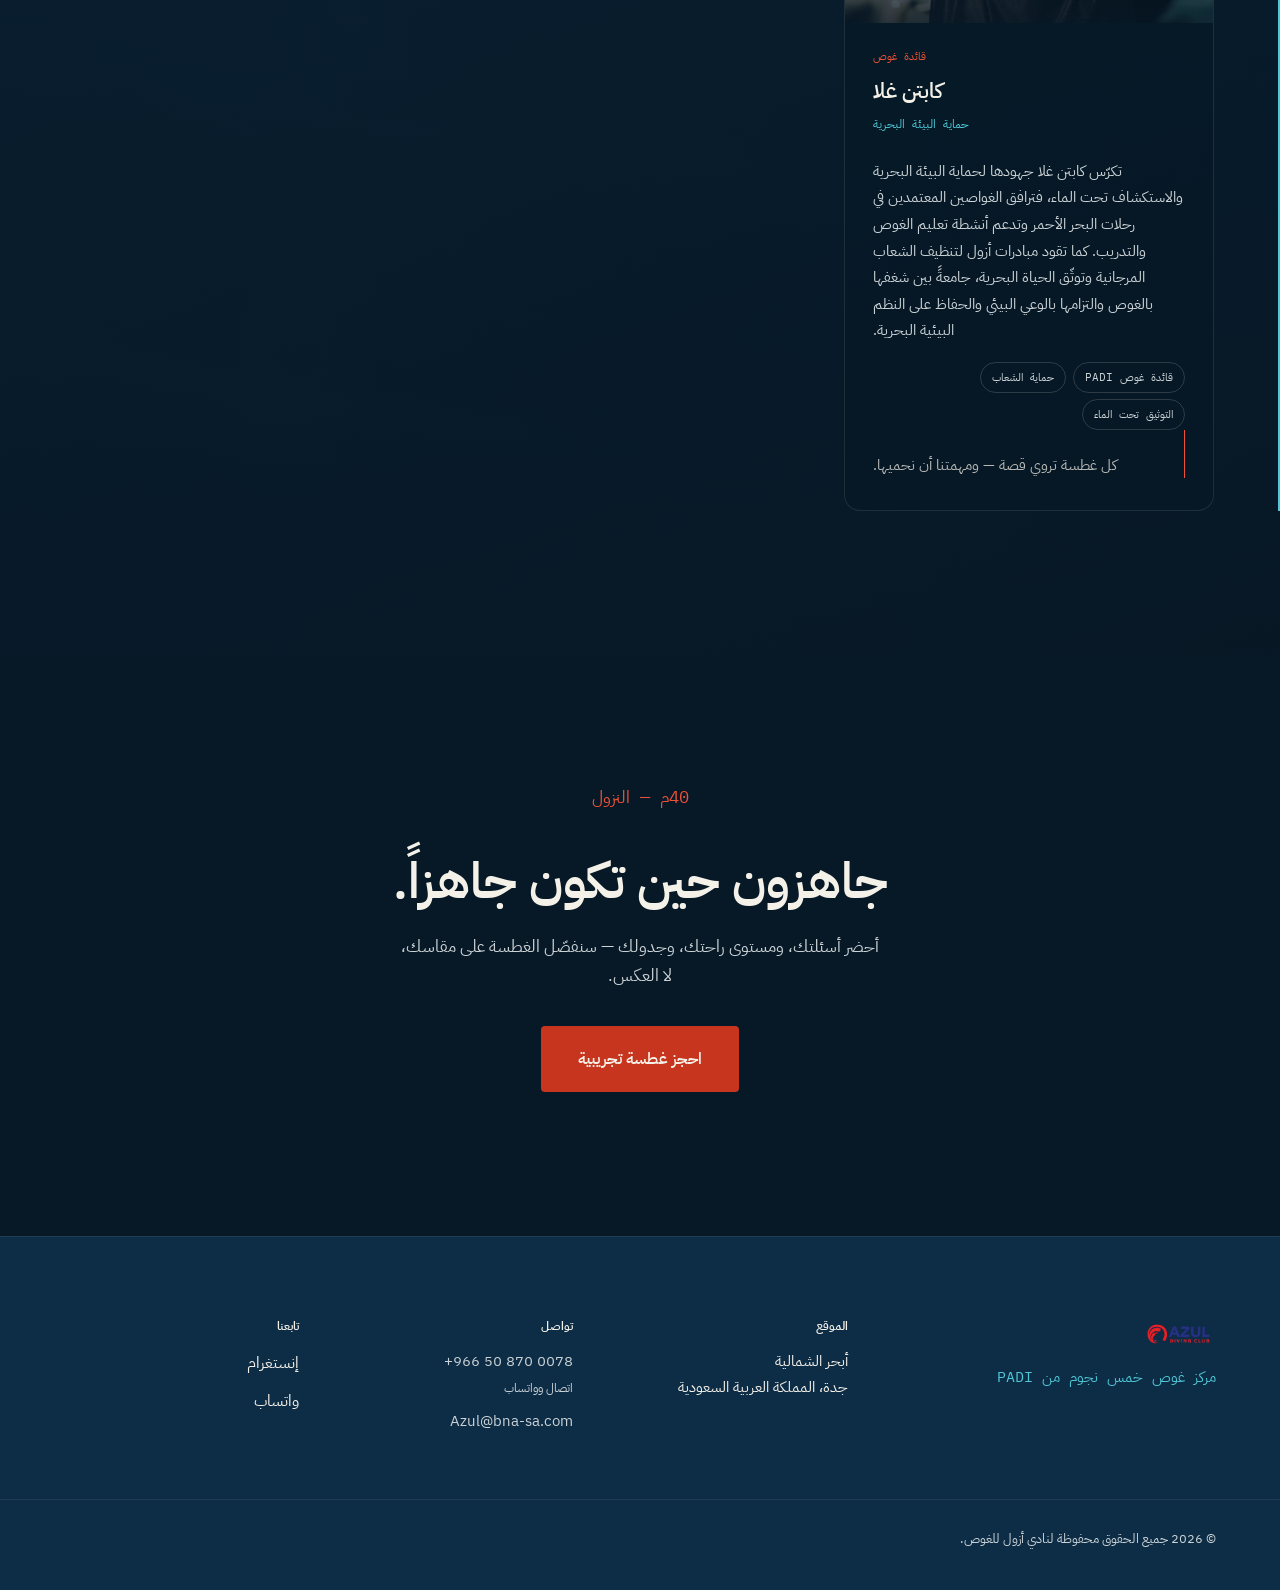
==== commit 0d175cb2: "Swap in the right photo of Capt. Rayan Co-Authored-By: Claude Opus 5.5 <noreply@anthropic.com>" ====
--- a/ar/index.html
+++ b/ar/index.html
@@ -530,7 +530,7 @@
 
         <li class="crew__card reveal">
           <div class="crew__head">
-            <figure class="crew__photo"><picture><source srcset="/assets/crew-rayan.webp" type="image/webp"><img src="/assets/crew-rayan.jpg" alt="الكابتن ريان، مكتوف الذراعين، بقميص أزول وPADI بجانب البحر" loading="lazy" width="640" height="800"></picture></figure>
+            <figure class="crew__photo"><picture><source srcset="/assets/crew-rayan.webp" type="image/webp"><img src="/assets/crew-rayan.jpg" alt="الكابتن ريان، مكتوف الذراعين، بسترة غوص سوداء في المرسى" loading="lazy" width="640" height="800"></picture></figure>
             <p class="crew__role">مدرّب</p>
             <h3 class="crew__name">كابتن ريان</h3>
             <p class="crew__rank">غواص تقني</p>
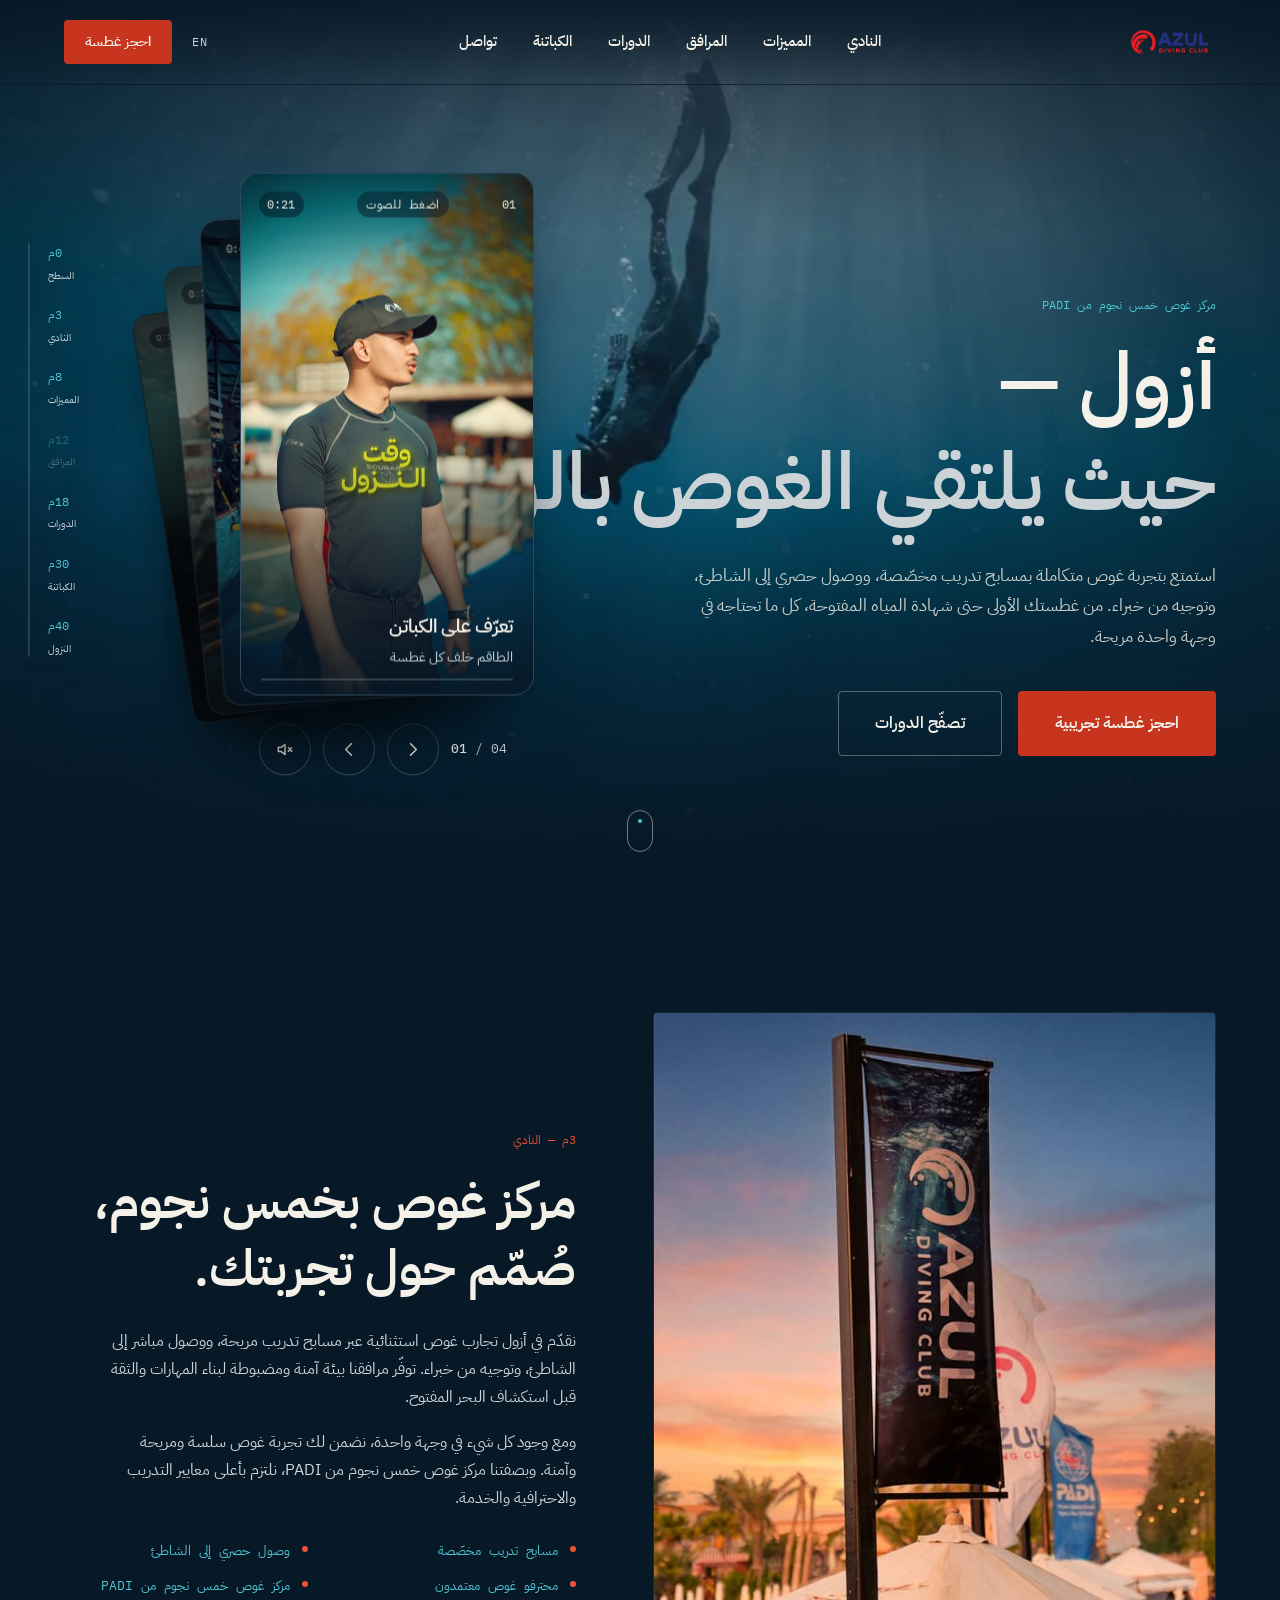
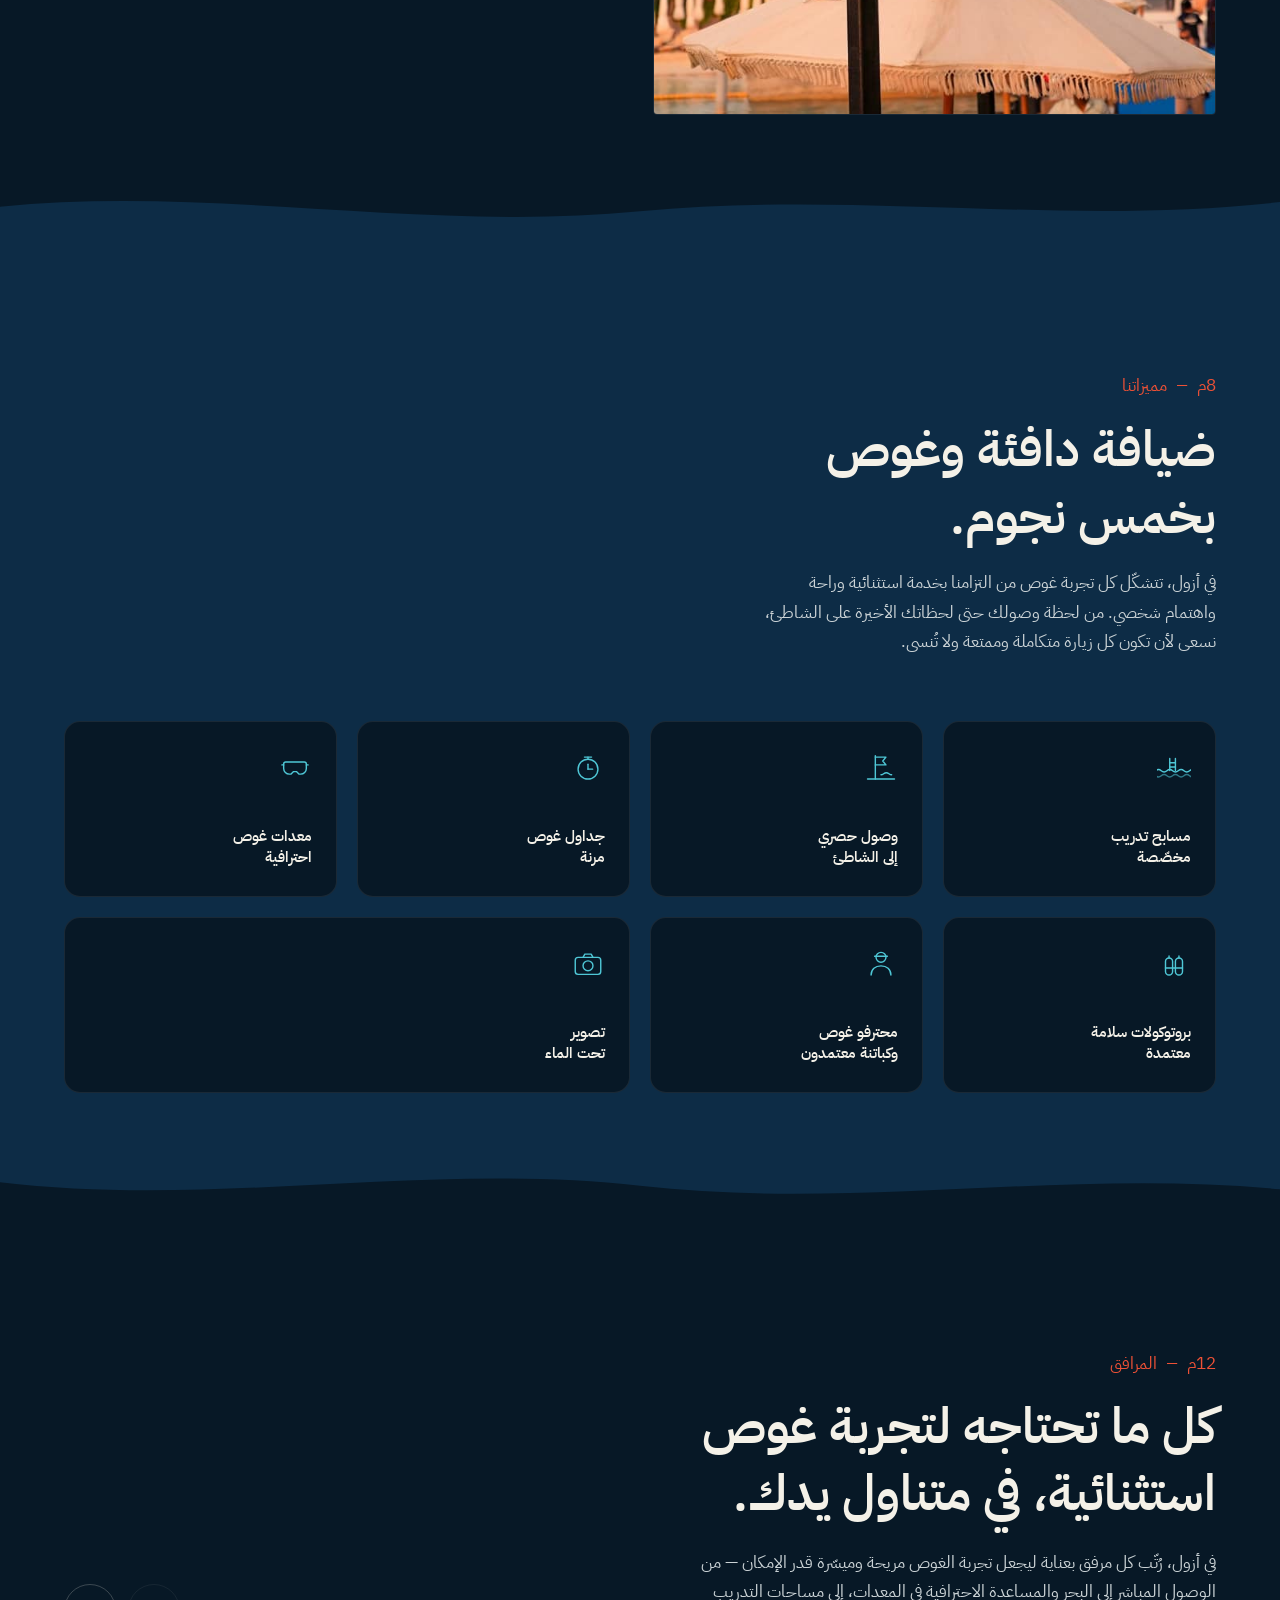
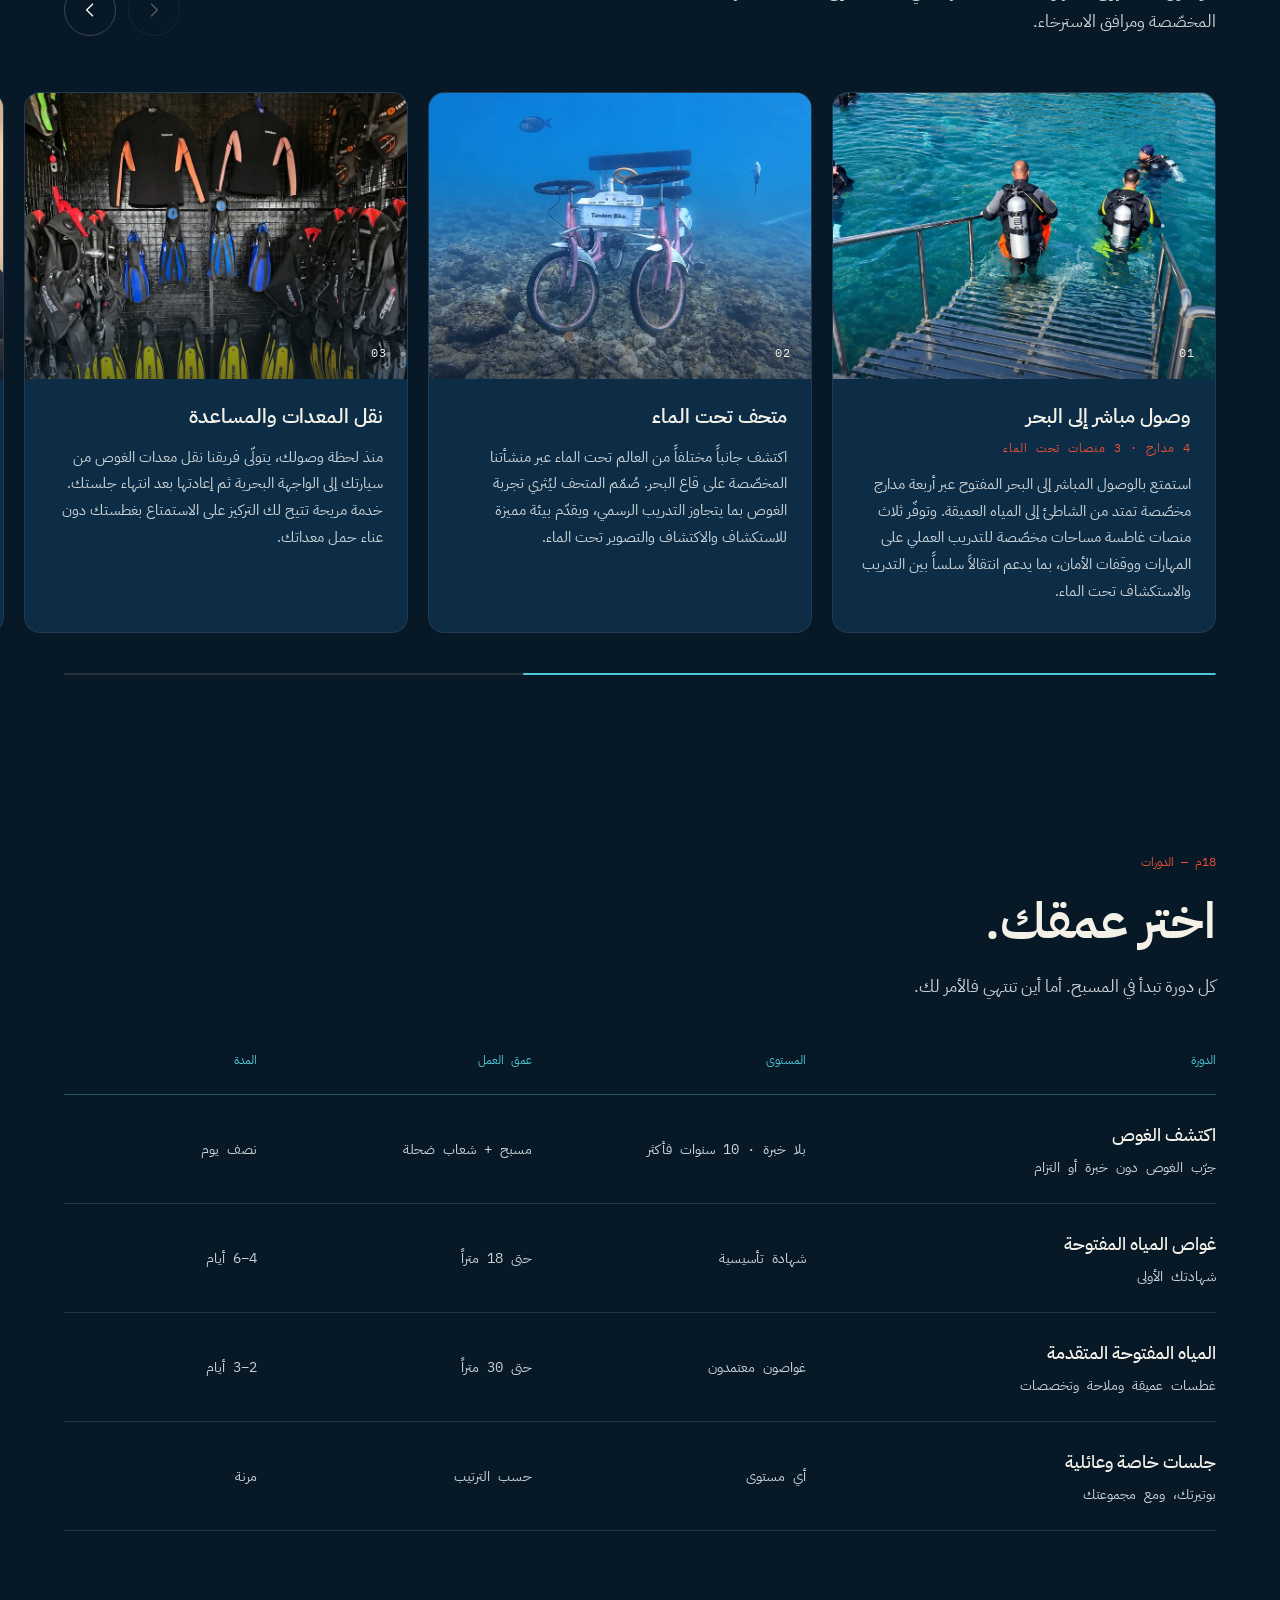
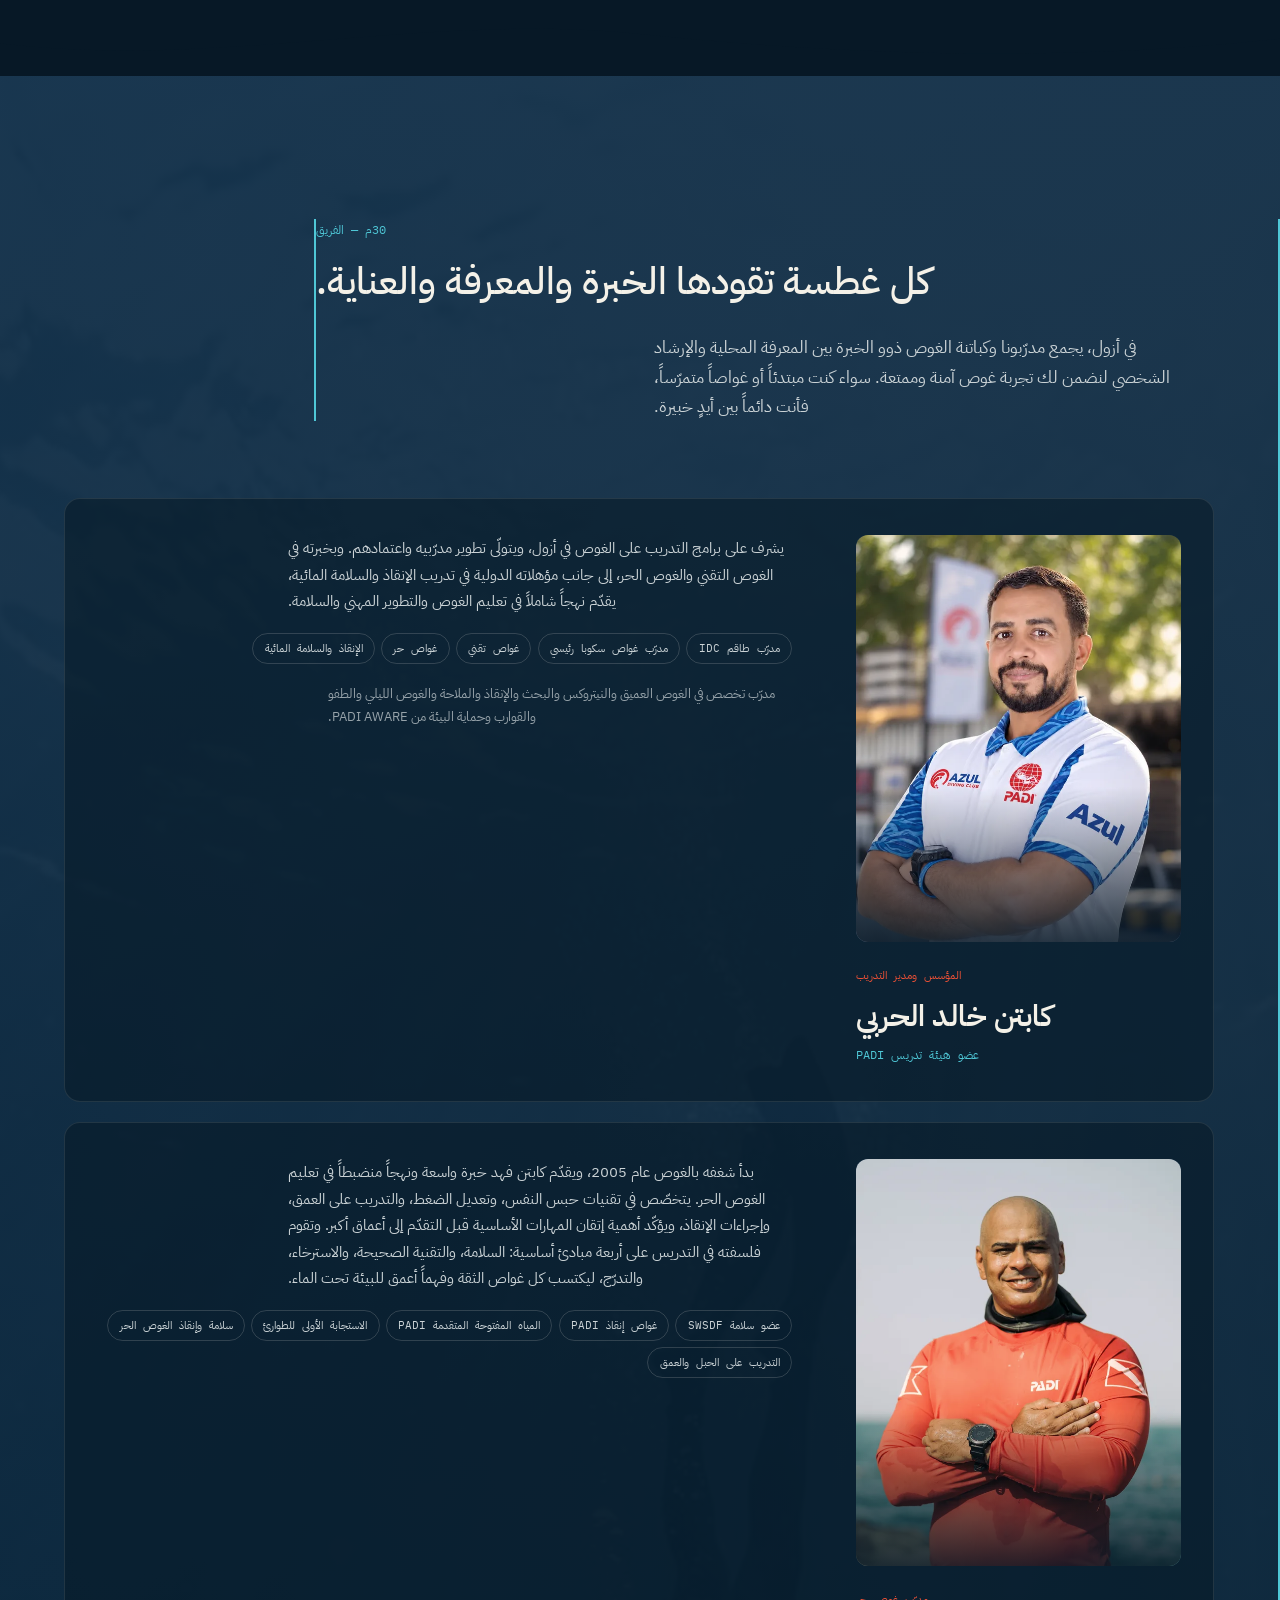
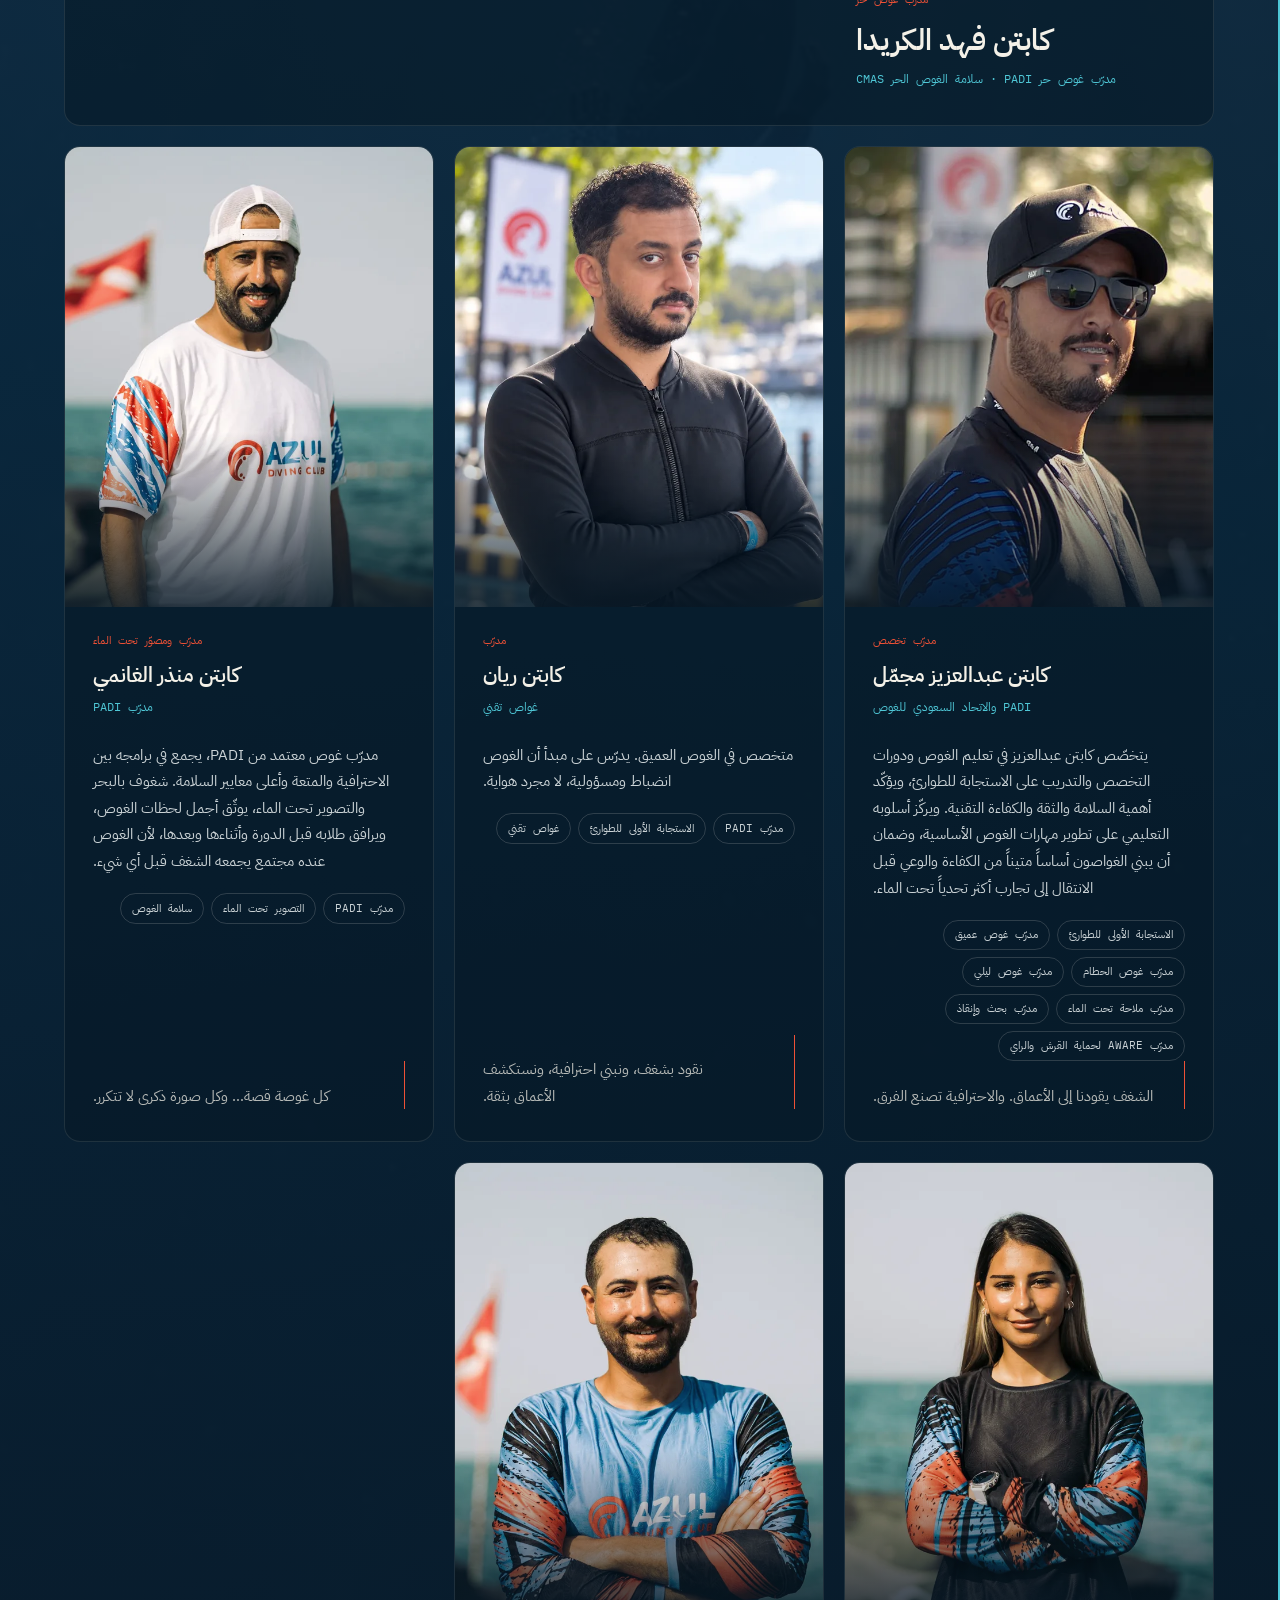
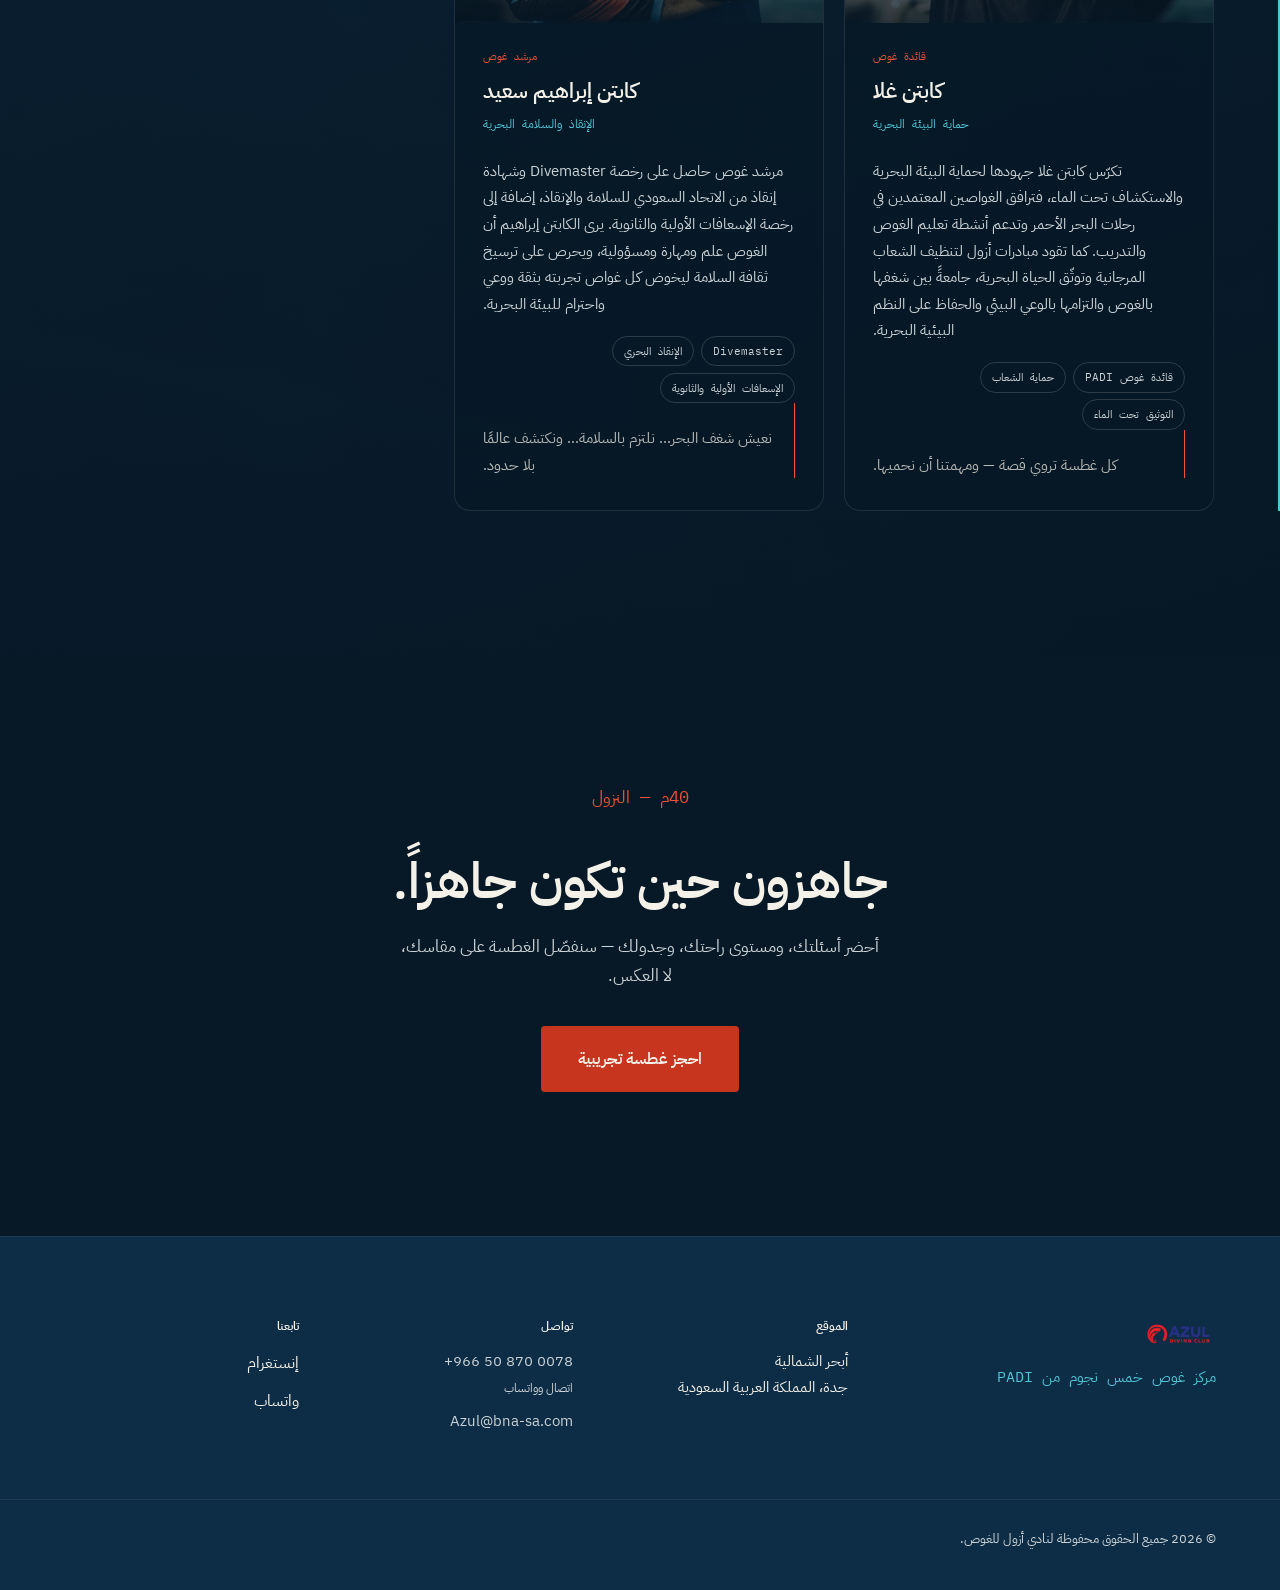
==== commit 438ae2bb: "Add Capt. Ibrahim Saeed to the captains Co-Authored-By: Claude Opus 5.5 <noreply@anthropic.com>" ====
--- a/ar/index.html
+++ b/ar/index.html
@@ -593,6 +593,29 @@
           </div>
         </li>
 
+        <li class="crew__card reveal">
+          <div class="crew__head">
+            <figure class="crew__photo"><picture><source srcset="/assets/crew-ibrahim.webp" type="image/webp"><img src="/assets/crew-ibrahim.jpg" alt="الكابتن إبراهيم سعيد مبتسمًا ومكتوف الذراعين بقميص أزول على حاجز الأمواج قرب البحر" loading="lazy" width="640" height="800"></picture></figure>
+            <p class="crew__role">مرشد غوص</p>
+            <h3 class="crew__name">كابتن إبراهيم سعيد</h3>
+            <p class="crew__rank">الإنقاذ والسلامة البحرية</p>
+          </div>
+          <div class="crew__detail">
+            <p class="crew__bio">
+              مرشد غوص حاصل على رخصة Divemaster وشهادة إنقاذ من الاتحاد السعودي للسلامة والإنقاذ،
+              إضافة إلى رخصة الإسعافات الأولية والثانوية. يرى الكابتن إبراهيم أن الغوص علم ومهارة
+              ومسؤولية، ويحرص على ترسيخ ثقافة السلامة ليخوض كل غواص تجربته بثقة ووعي واحترام للبيئة
+              البحرية.
+            </p>
+            <ul class="crew__creds">
+              <li>Divemaster</li>
+              <li>الإنقاذ البحري</li>
+              <li>الإسعافات الأولية والثانوية</li>
+            </ul>
+            <p class="crew__creed">نعيش شغف البحر… نلتزم بالسلامة… ونكتشف عالمًا بلا حدود.</p>
+          </div>
+        </li>
+
       </ul>
     </div>
   </section>
